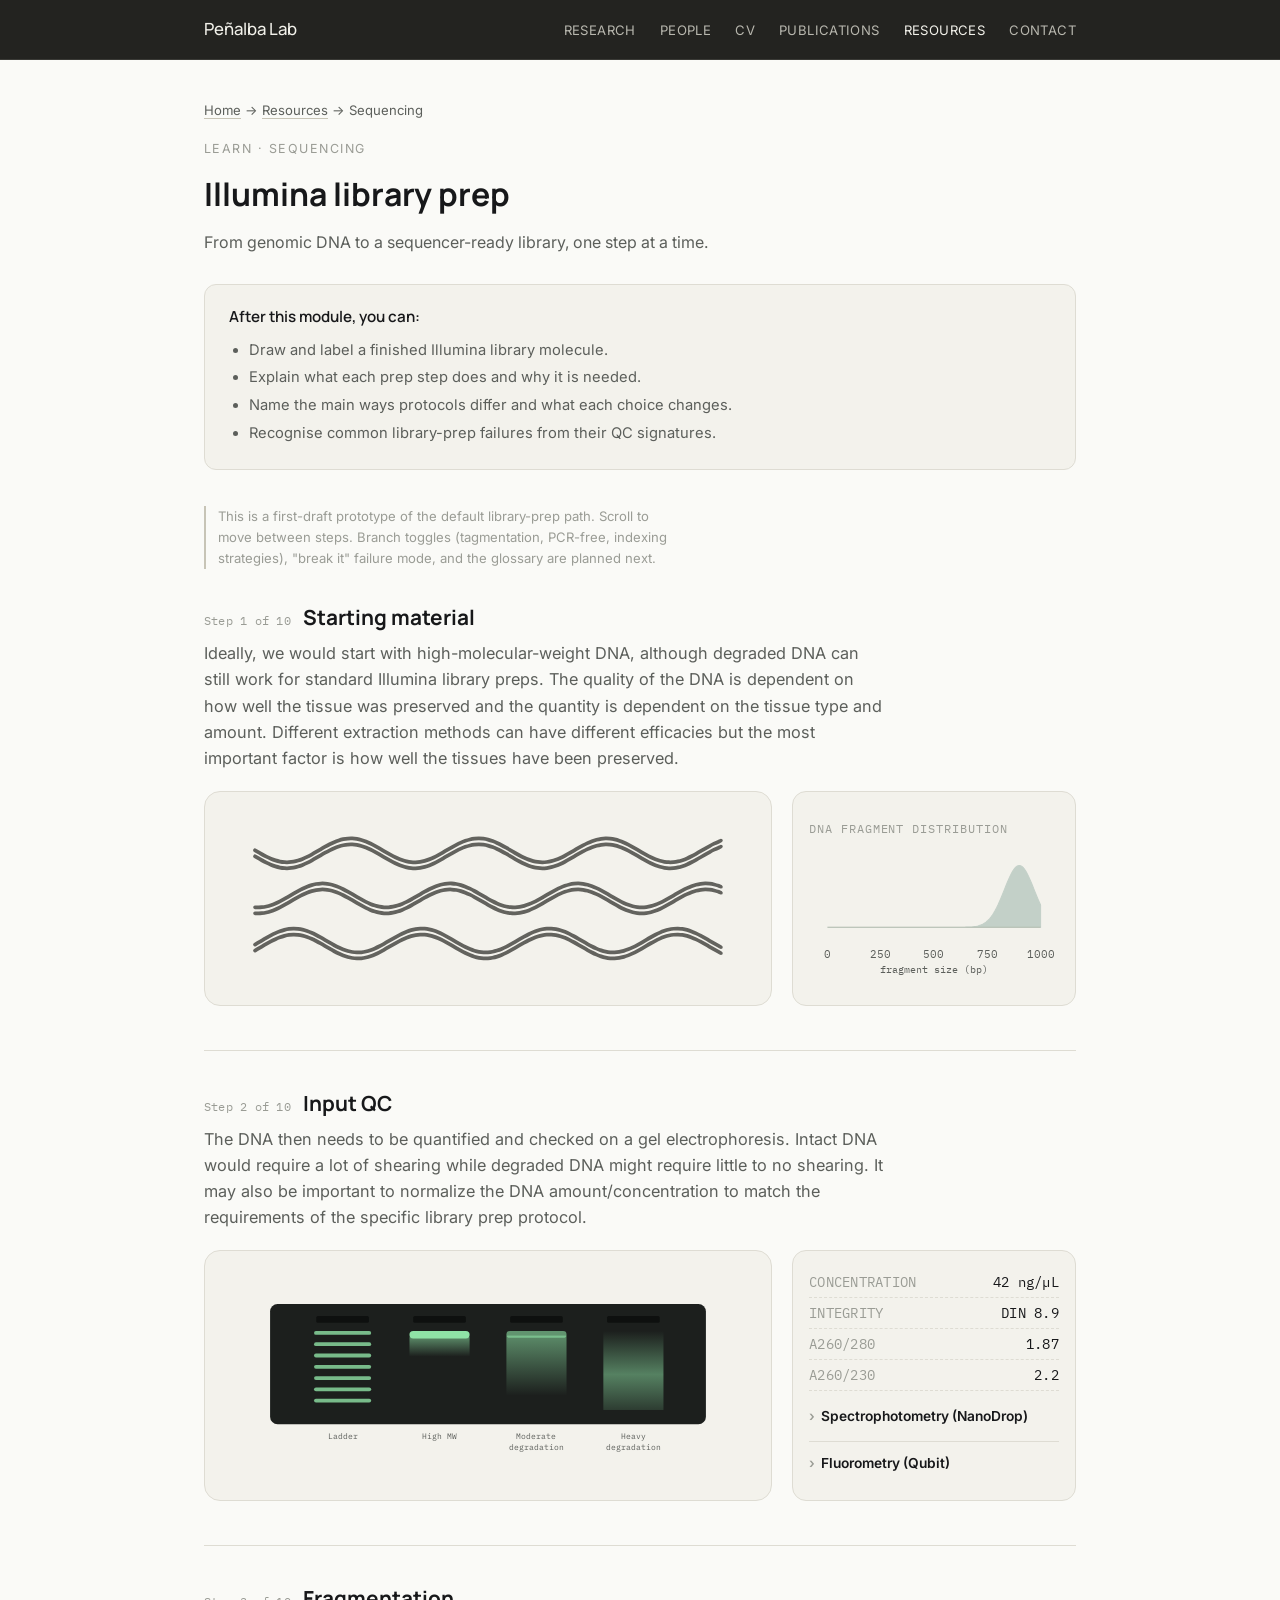
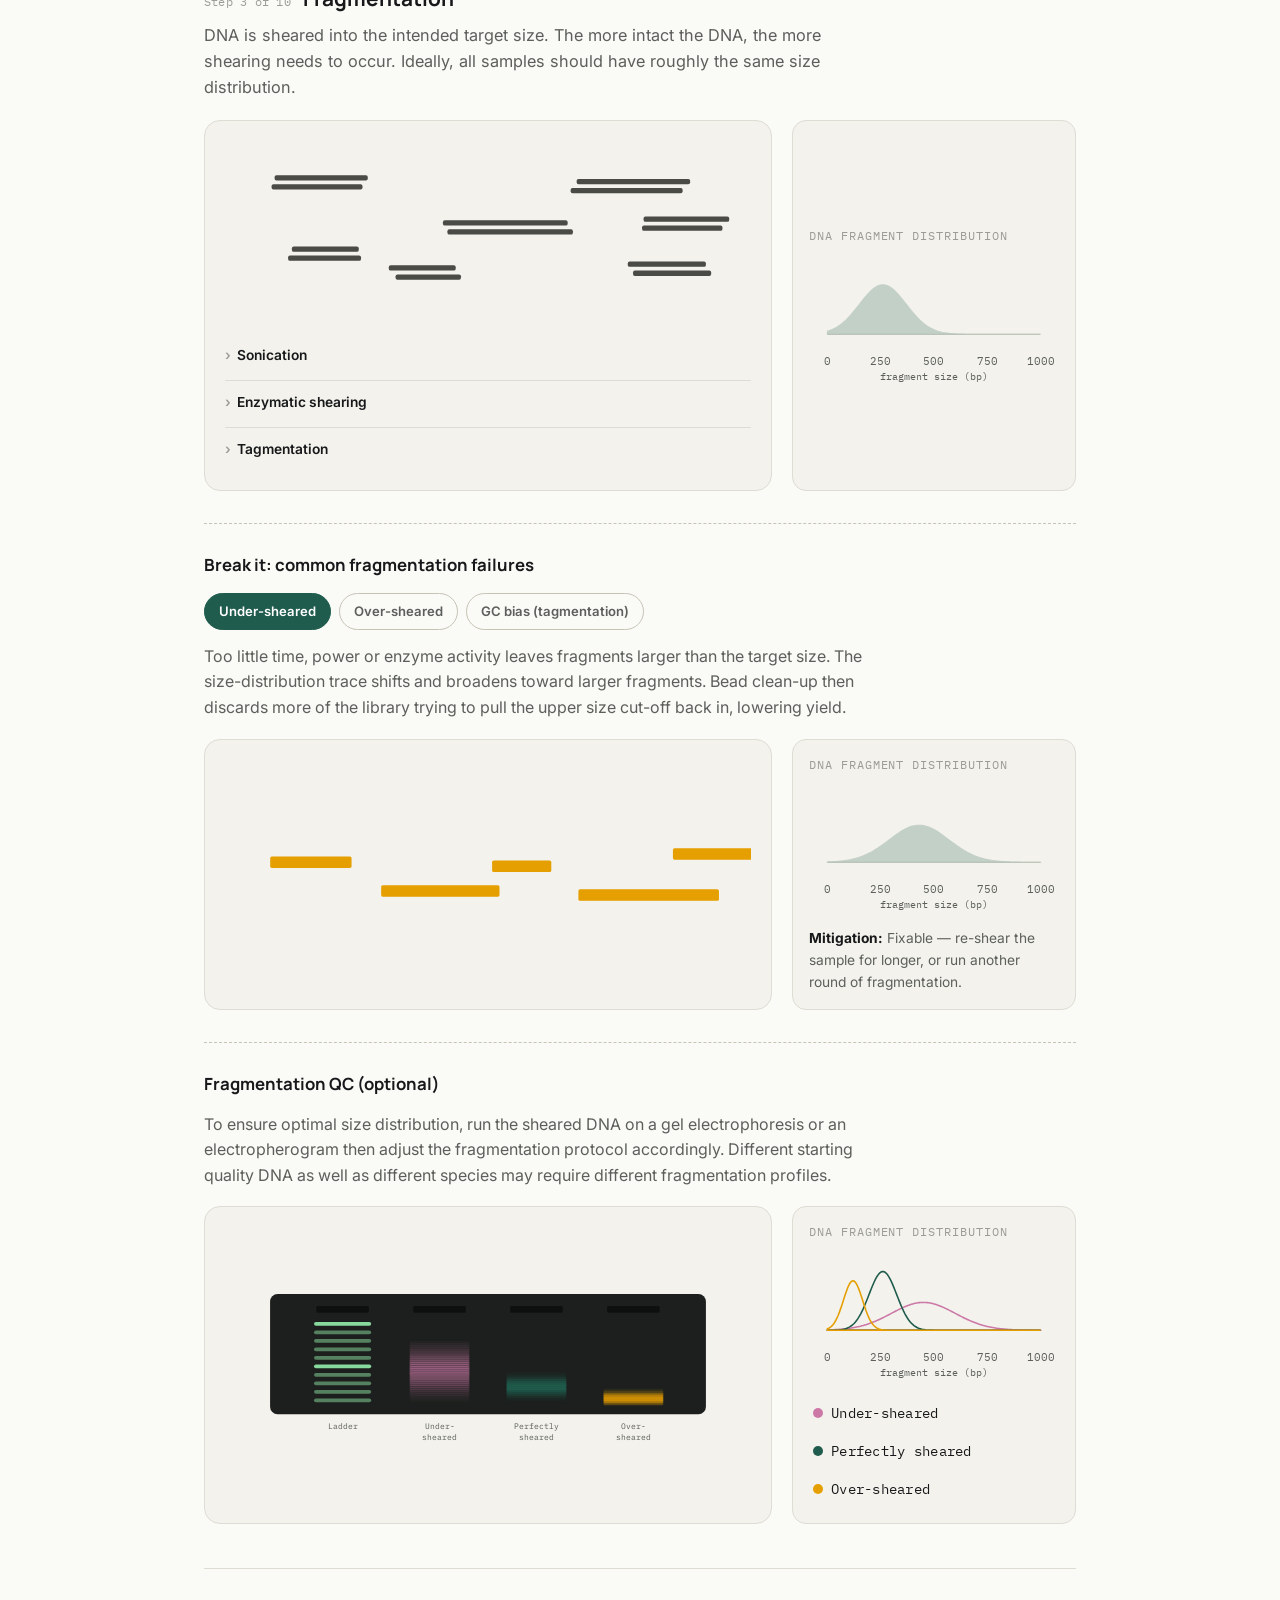
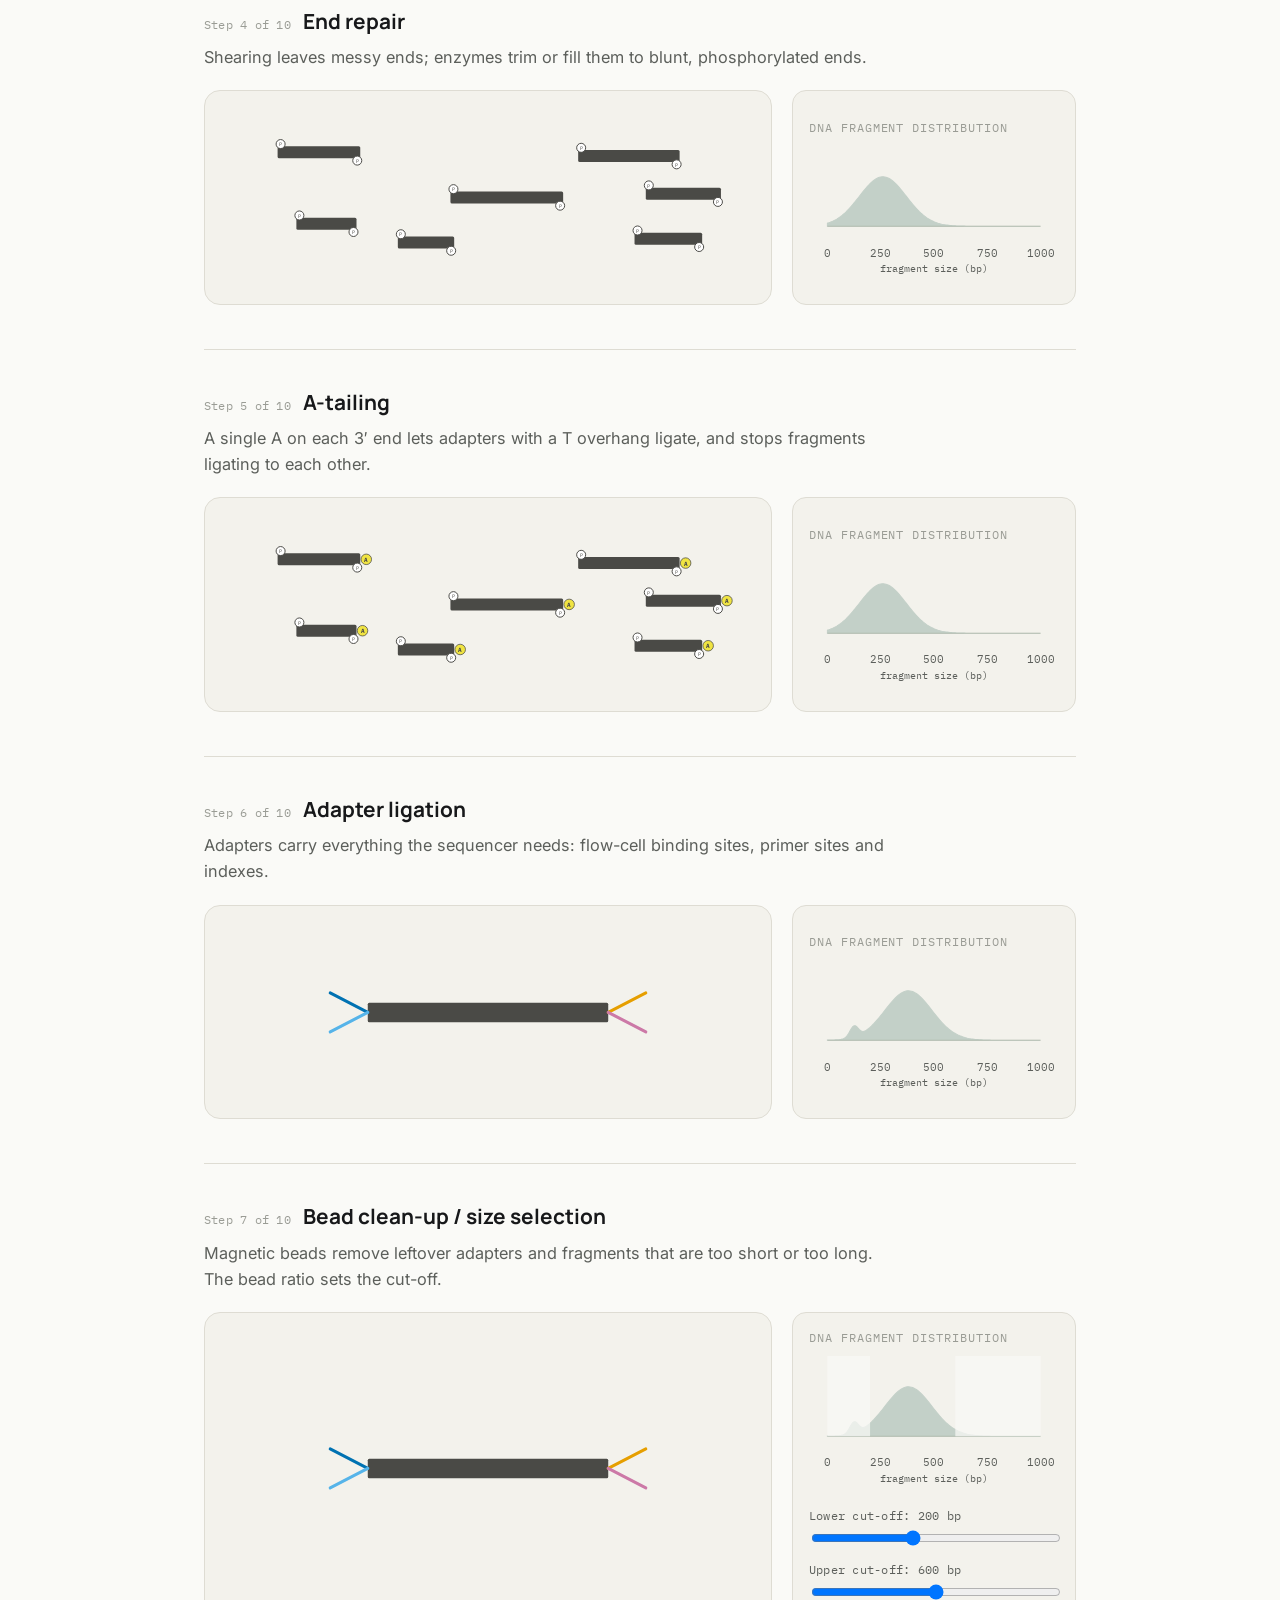
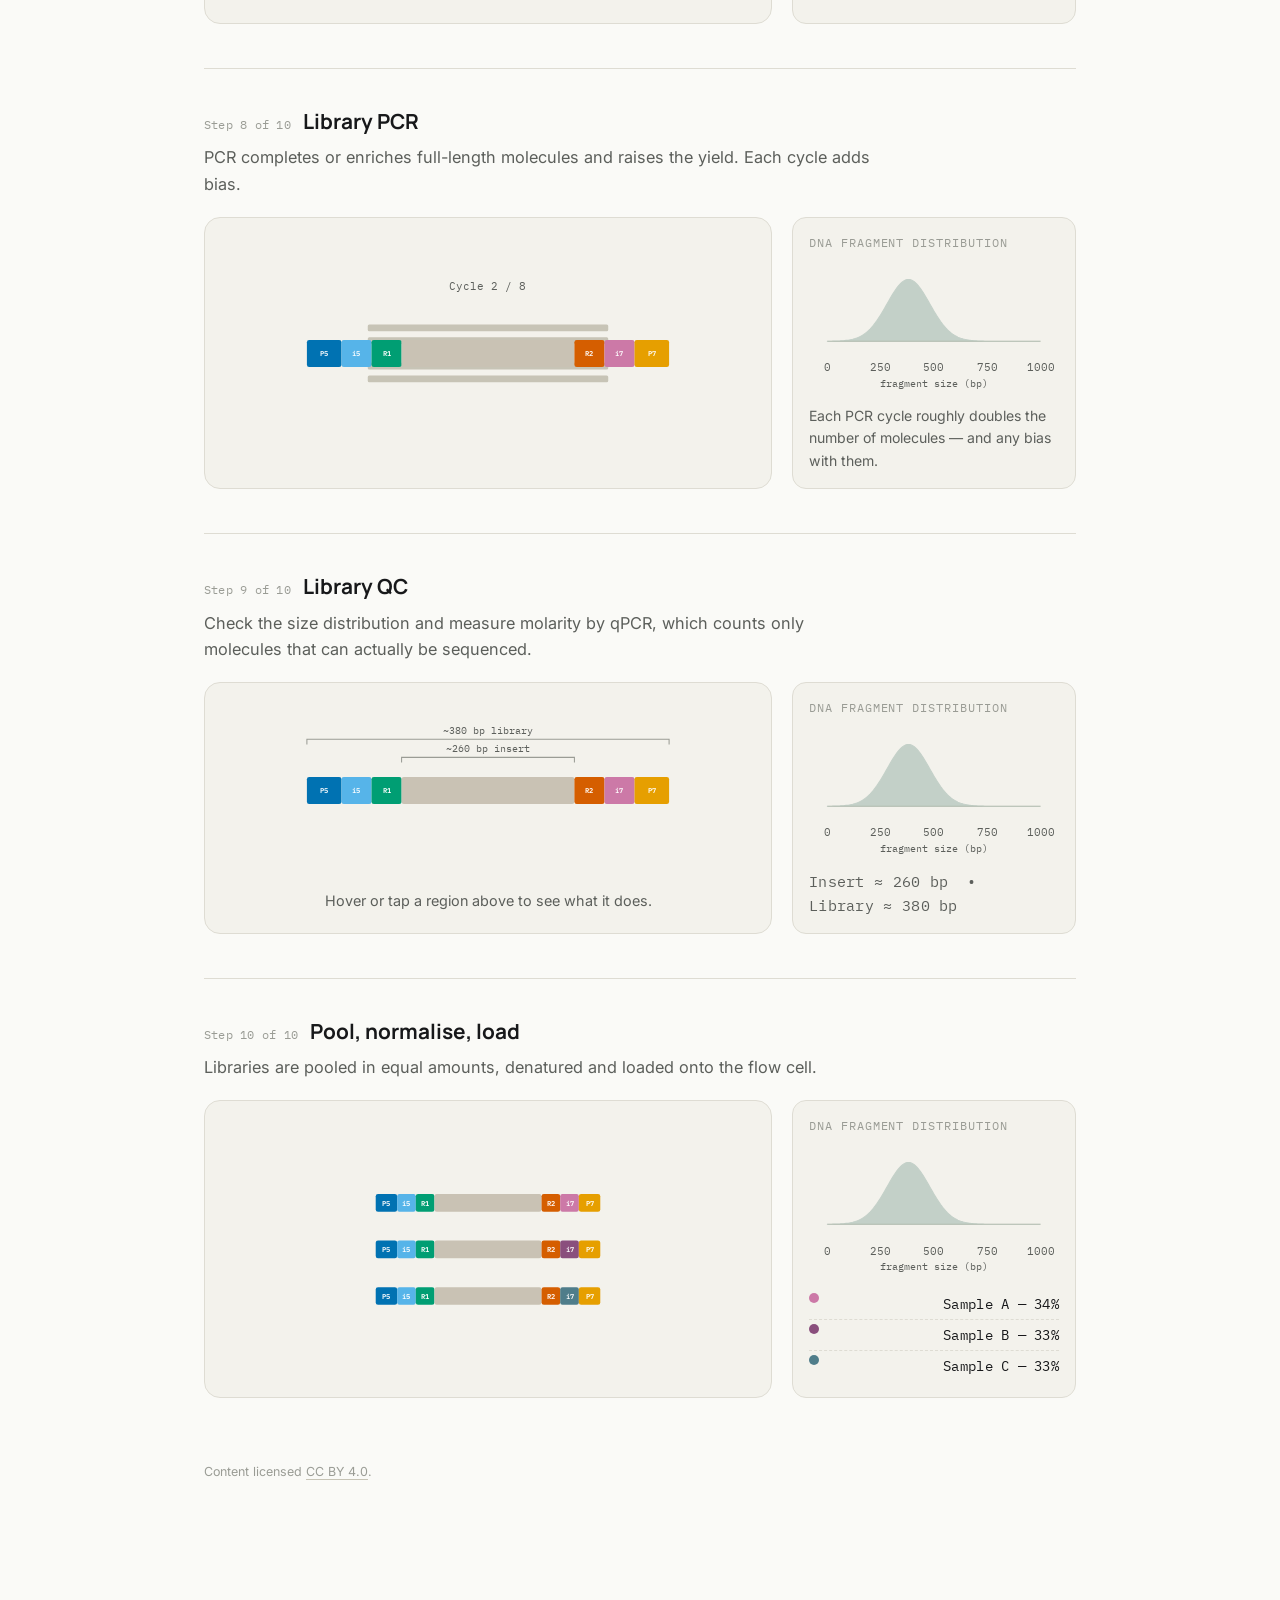
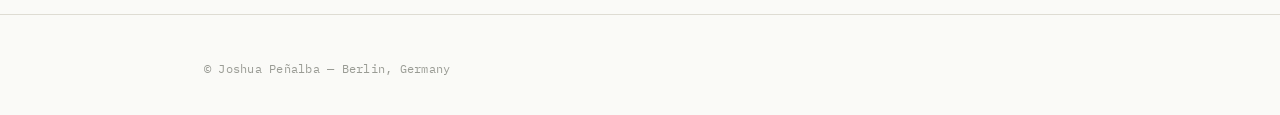
==== learn/illumina-library-prep/index.html @ fa7ef3dd "Consolidate Fragmentation QC into the Fragmentation step, after "break it" Removes the standalone "F" ====
<!DOCTYPE html>
<html lang="en">
<head>
<meta charset="UTF-8">
<meta name="viewport" content="width=device-width, initial-scale=1.0">
<title>Illumina library prep — Learn — Dr. Joshua Peñalba</title>
<link rel="preconnect" href="https://fonts.googleapis.com">
<link rel="preconnect" href="https://fonts.gstatic.com" crossorigin>
<link href="https://fonts.googleapis.com/css2?family=Manrope:wght@400;500;600;700&family=Inter:wght@400;500;600&family=IBM+Plex+Mono:wght@400;500&display=swap" rel="stylesheet">
<link rel="stylesheet" href="../shared/palette.css">
<style>
  :root{
    --bg: #FAFAF7;
    --bg-raised: #F3F2EC;
    --ink: #17181A;
    --ink-soft: #5C5F5B;
    --ink-faint: #9A9C95;
    --accent: #1F5C4D;
    --accent-2: #3D4E8C;
    --line: #DEDCD3;
    --line-strong: #C7C4B6;
    --max: 920px;
    --dark-bg: #232320;
    --dark-line: #3A3A36;
    --dark-ink-soft: #B8B7AE;
  }
  *{ box-sizing: border-box; }
  html{ scroll-behavior: smooth; }
  body{
    margin:0; background: var(--bg); color: var(--ink);
    font-family: 'Inter', -apple-system, sans-serif;
    font-size: 16px; line-height: 1.6; -webkit-font-smoothing: antialiased;
  }
  a{ color: inherit; }
  .mono{ font-family: 'IBM Plex Mono', monospace; letter-spacing: 0.02em; }
  .wrap{ max-width: var(--max); margin: 0 auto; padding: 0 24px; }

  /* ---------- nav (same compact dark header as cv.html / publications.html) ---------- */
  header{
    background: var(--dark-bg); color: #F2F1EA;
    border-bottom: 1px solid var(--dark-line);
    position: sticky; top:0; z-index:50;
  }
  .nav-row{ display:flex; align-items:center; justify-content: space-between; padding: 16px 24px; max-width: var(--max); margin: 0 auto; }
  .nav-mark{ font-family:'Manrope', sans-serif; font-weight:500; font-size: 1.05rem; color:#F2F1EA; text-decoration:none; }
  nav ul{ list-style:none; display:flex; gap: 24px; margin:0; padding:0; }
  nav a{ text-decoration:none; font-size: 0.82rem; color: var(--dark-ink-soft); letter-spacing: 0.03em; text-transform: uppercase; position:relative; }
  nav a.current{ color:#F2F1EA; }
  nav a::after{
    content:''; position:absolute; left:0; right:0; bottom:-4px; height:2px;
    background: linear-gradient(90deg, var(--accent), var(--accent-2));
    transform: scaleX(0); transform-origin: left; transition: transform .25s ease;
  }
  nav a:hover::after, nav a:focus-visible::after{ transform: scaleX(1); }
  .menu-btn{ display:none; background:none; border:1px solid var(--dark-line); border-radius:6px; padding:8px 10px; cursor:pointer; }
  @media (max-width: 640px){
    .nav-row{ position: relative; }
    .menu-btn{ display:block; }
    nav.site-nav{
      display:none; position: absolute; top: 100%; left: 0; right: 0; z-index: 5;
      background: var(--dark-bg); border-bottom: 1px solid var(--dark-line);
    }
    nav.site-nav.open{ display:block; }
    nav.site-nav ul{ flex-direction: column; gap:0; padding: 8px 24px 16px; }
    nav.site-nav li{ padding: 10px 0; border-top: 1px solid var(--dark-line); }
    nav.site-nav li:first-child{ border-top:none; }
  }

  main{ padding: 40px 0 80px; }
  .eyebrow{ font-size: 0.78rem; color: var(--ink-faint); text-transform: uppercase; letter-spacing: 0.12em; margin: 0 0 10px; }
  .crumb{ font-size: 0.82rem; color: var(--ink-soft); margin: 0 0 18px; }
  .crumb a{ text-decoration:none; border-bottom:1px solid var(--line-strong); }
  .crumb a:hover{ color: var(--accent); border-color: var(--accent); }
  h1{ font-family:'Manrope', sans-serif; font-size: 2rem; font-weight:700; margin: 0 0 10px; }
  .module-subtitle{ color: var(--ink-soft); max-width: 60ch; margin: 0 0 28px; }

  .objectives{ background: var(--bg-raised); border: 1px solid var(--line); border-radius: 12px; padding: 20px 24px; margin-bottom: 36px; }
  .objectives h2{ font-family:'Manrope', sans-serif; font-size: 0.95rem; font-weight:600; margin: 0 0 10px; }
  .objectives ul{ margin: 0; padding-left: 20px; }
  .objectives li{ margin-bottom: 4px; font-size: 0.92rem; color: var(--ink-soft); }

  .scope-note{ font-size: 0.82rem; color: var(--ink-faint); border-left: 2px solid var(--line-strong); padding-left: 12px; margin: 0 0 32px; max-width: 60ch; }

  /* ---------- steps: one big section per step, scroll to move between them ---------- */
  #stepsContainer{ display:flex; flex-direction:column; }
  .step{
    padding: 36px 0 44px; border-top: 1px solid var(--line);
    opacity: 0; transform: translateY(18px);
  }
  .step:first-child{ border-top:none; padding-top:0; }
  .step.is-visible{ opacity: 1; transform: none; }
  @media (prefers-reduced-motion: reduce){ .step{ opacity:1; transform:none; } }

  .step-head{ display:flex; align-items:baseline; gap: 12px; margin-bottom: 6px; flex-wrap:wrap; }
  .step-eyebrow{ font-size: 0.74rem; color: var(--ink-faint); }
  .step-head h2{ font-family:'Manrope', sans-serif; font-size: 1.3rem; font-weight:700; margin:0; }
  .step-caption{ color: var(--ink-soft); max-width: 68ch; margin: 0 0 20px; font-size: 1.02rem; }

  .step-visual{ display:grid; grid-template-columns: 2fr 1fr; gap: 20px; align-items:stretch; }
  @media (max-width: 760px){ .step-visual{ grid-template-columns: 1fr; } }

  .stage-card{
    background: var(--bg-raised); border: 1px solid var(--line); border-radius: 16px;
    padding: 20px; overflow: hidden; display:flex; flex-direction:column; justify-content:center;
  }
  .step-stage{ width: 100%; height: auto; display:block; }
  .region-info{ min-height: 1.5em; font-size: 0.9rem; color: var(--ink-soft); margin: 12px 2px 0; text-align:center; }
  .stage-methods{ width:100%; margin-top: 16px; }
  .dna-region-hit{ cursor: pointer; }
  .dna-region-hit:focus-visible{ outline: 2px solid var(--accent); outline-offset: 2px; }

  .data-panel{
    background: var(--bg-raised); border: 1px solid var(--line); border-radius: 14px;
    padding: 16px; display:flex; flex-direction:column; gap: 14px; justify-content:center;
  }
  .data-panel-title{ font-size: 0.74rem; color: var(--ink-faint); text-transform: uppercase; letter-spacing: 0.08em; margin: 0 0 -6px; }
  .step-trace{ width:100%; height:auto; display:block; }
  .step-widgets:empty{ display:none; }
  .qc-row, .pool-row{ display:flex; justify-content: space-between; padding: 4px 0; border-bottom: 1px dashed var(--line); font-size: 0.86rem; }
  .qc-row:last-child, .pool-row:last-child{ border-bottom:none; }
  .qc-key{ color: var(--ink-faint); }
  .pool-swatch{ display:inline-block; width:10px; height:10px; border-radius:50%; margin-right:8px; vertical-align:middle; }
  .fragqc-legend{ display:flex; flex-direction:column; gap:2px; }
  .fragqc-legend-row{
    display:flex; align-items:center; gap:0; padding:7px 4px; margin:0; width:100%;
    background:none; border:none; border-radius:6px; cursor:pointer; text-align:left;
    font: inherit; font-size: 0.86rem; color: var(--ink);
  }
  .fragqc-legend-row:hover, .fragqc-legend-row:focus-visible{ background: var(--bg); color: var(--accent); }
  .fragqc-legend-row:focus-visible{ outline: 2px solid var(--accent); outline-offset: -2px; }
  .bead-label{ display:block; font-size: 0.78rem; color: var(--ink-soft); margin: 6px 0 2px; }
  .bead-widget input[type="range"]{ width: 100%; }
  .size-marker-widget{ font-size: 0.92rem; color: var(--ink-soft); align-self:center; }
  .pcr-widget{ font-size: 0.88rem; color: var(--ink-soft); align-self:center; }

  .method-accordion{ display:flex; flex-direction:column; gap: 4px; margin-top: 4px; }
  .method-item{ border-top: 1px solid var(--line); }
  .method-item:first-child{ border-top:none; }
  .method-toggle{
    width:100%; display:flex; align-items:center; gap: 6px; text-align:left;
    background:none; border:none; padding: 10px 0; margin:0; cursor:pointer;
    font: inherit; font-size: 0.86rem; color: var(--ink); font-weight:600;
  }
  .method-toggle:hover{ color: var(--accent); }
  .method-chevron{ display:inline-block; transition: transform .2s ease; color: var(--ink-faint); }
  .method-toggle.is-open .method-chevron{ transform: rotate(90deg); color: var(--accent); }
  .method-panel{ padding: 0 0 14px; }
  .method-illus{ width:100%; max-width: 200px; height:auto; display:block; margin: 2px auto 8px; }
  .method-summary{ font-size: 0.86rem; font-weight:600; margin: 0 0 6px; }
  .method-detail{ font-size: 0.84rem; color: var(--ink-soft); margin:0; }

  /* ---------- "Break it" mode ---------- */
  .breakit-block{
    margin-top: 32px; padding-top: 28px; border-top: 1px dashed var(--line-strong);
  }
  .breakit-head h3{ font-family:'Manrope', sans-serif; font-size: 1.05rem; font-weight:700; margin: 0 0 14px; }
  .breakit-tabs{ display:flex; gap: 8px; flex-wrap:wrap; margin-bottom: 14px; }
  .breakit-tab{
    font: inherit; font-size: 0.82rem; font-weight:600; color: var(--ink-soft);
    background: var(--bg); border: 1px solid var(--line-strong); border-radius: 999px;
    padding: 7px 14px; cursor:pointer;
  }
  .breakit-tab:hover{ border-color: var(--accent); color: var(--accent); }
  .breakit-tab.is-active{ background: var(--accent); border-color: var(--accent); color: #fff; }
  .breakit-text{ color: var(--ink-soft); max-width: 68ch; margin: 0 0 18px; }
  .breakit-visual, .fragqc-visual{ display:grid; grid-template-columns: 2fr 1fr; gap: 20px; align-items:stretch; }
  @media (max-width: 760px){ .breakit-visual, .fragqc-visual{ grid-template-columns: 1fr; } }
  .fragqc-stage{ width:100%; height:auto; display:block; }
  .breakit-stage{ width:100%; height:auto; display:block; }
  .breakit-mitigation{ font-size: 0.86rem; color: var(--ink-soft); margin: 0; }
  .breakit-mitigation strong{ color: var(--ink); }

  .licence-note{ margin-top: 20px; font-size: 0.78rem; color: var(--ink-faint); }
  .licence-note a{ border-bottom: 1px solid var(--line-strong); text-decoration:none; }

  .foot-note{ margin-top: 20px; font-size: 0.76rem; color: var(--ink-faint); }
  footer{ border-top: 1px solid var(--line); margin-top: 40px; }
  footer .wrap{ padding: 24px; }

  @media (prefers-reduced-motion: reduce){ *{ transition:none !important; scroll-behavior:auto !important; } }
</style>
</head>
<body>

<header id="siteHeader">
  <div class="nav-row">
    <a class="nav-mark" href="../../index.html">Peñalba Lab</a>
    <nav class="site-nav" id="siteNav">
      <ul>
        <li><a href="../../index.html#research">Research</a></li>
        <li><a href="../../index.html#people">People</a></li>
        <li><a href="../../cv.html">CV</a></li>
        <li><a href="../../publications.html">Publications</a></li>
        <li><a href="../index.html" class="current">Resources</a></li>
        <li><a href="../../index.html#site-footer">Contact</a></li>
      </ul>
    </nav>
    <button class="menu-btn" aria-label="Toggle menu" aria-expanded="false" id="menuBtn">
      <svg width="18" height="18" viewBox="0 0 18 18" fill="none"><path d="M2 4.5H16M2 9H16M2 13.5H16" stroke="#F2F1EA" stroke-width="1.4" stroke-linecap="round"/></svg>
    </button>
  </div>
</header>

<main>
  <div class="wrap">
    <p class="crumb"><a href="../../index.html">Home</a> → <a href="../index.html">Resources</a> → Sequencing</p>
    <p class="eyebrow">Learn · Sequencing</p>
    <h1 id="moduleTitle">Loading…</h1>
    <p class="module-subtitle" id="moduleSubtitle"></p>

    <div class="objectives">
      <h2>After this module, you can:</h2>
      <ul id="objectivesList"></ul>
    </div>

    <p class="scope-note">This is a first-draft prototype of the default library-prep path. Scroll to move between steps. Branch toggles (tagmentation, PCR-free, indexing strategies), "break it" failure mode, and the glossary are planned next.</p>

    <div id="stepsContainer"></div>

    <p class="licence-note">Content licensed <a href="https://creativecommons.org/licenses/by/4.0/" target="_blank" rel="noopener">CC BY 4.0</a>.</p>
  </div>
</main>

<footer>
  <div class="wrap">
    <p class="foot-note mono">© Joshua Peñalba — Berlin, Germany</p>
  </div>
</footer>

<script src="../vendor/gsap-3.12.5.min.js"></script>
<script src="../shared/dna.js"></script>
<script src="module.js"></script>
<script>
  const btn = document.getElementById('menuBtn');
  const nav = document.getElementById('siteNav');
  btn.addEventListener('click', () => {
    const open = nav.classList.toggle('open');
    btn.setAttribute('aria-expanded', open);
  });
</script>
</body>
</html>
---- learn/shared/palette.css ----
/*
  Shared colour palette for Learn modules.
  Region and base colours are fixed across every module (per spec §5) so the
  library molecule stays recognisable when it reappears later (cluster
  generation, sequencing by synthesis, demultiplexing).

  Colours are drawn from the Okabe–Ito colour-blind-safe set. Region colours
  are also identified with a one-letter badge in the SVG (not colour alone).
*/
:root{
  /* adapter / primer-site regions, left -> right along the library molecule */
  --reg-p5:     #0072B2;
  --reg-i5:     #56B4E9;
  --reg-read1:  #009E73;
  --reg-insert: #C9C2B4;
  --reg-read2:  #D55E00;
  --reg-i7:     #CC79A7;
  --reg-p7:     #E69F00;

  /* base colours (future modules) */
  --base-a: #009E73;
  --base-c: #0072B2;
  --base-g: #E69F00;
  --base-t: #D55E00;

  /* structural / state colours, independent of the above */
  --mol-backbone: #4A4A46;
  --mol-damaged:  #D55E00;
  --mol-removed:  #C7C4B6;
  --mol-highlight:#F0E442;

  /* gel electrophoresis (future modules can reuse this) */
  --gel-bg:   #1C1F1D;
  --gel-well: #0E100F;
  --gel-band: #8FE3A6;
  --gel-band-dim: #4F7D5C;
}
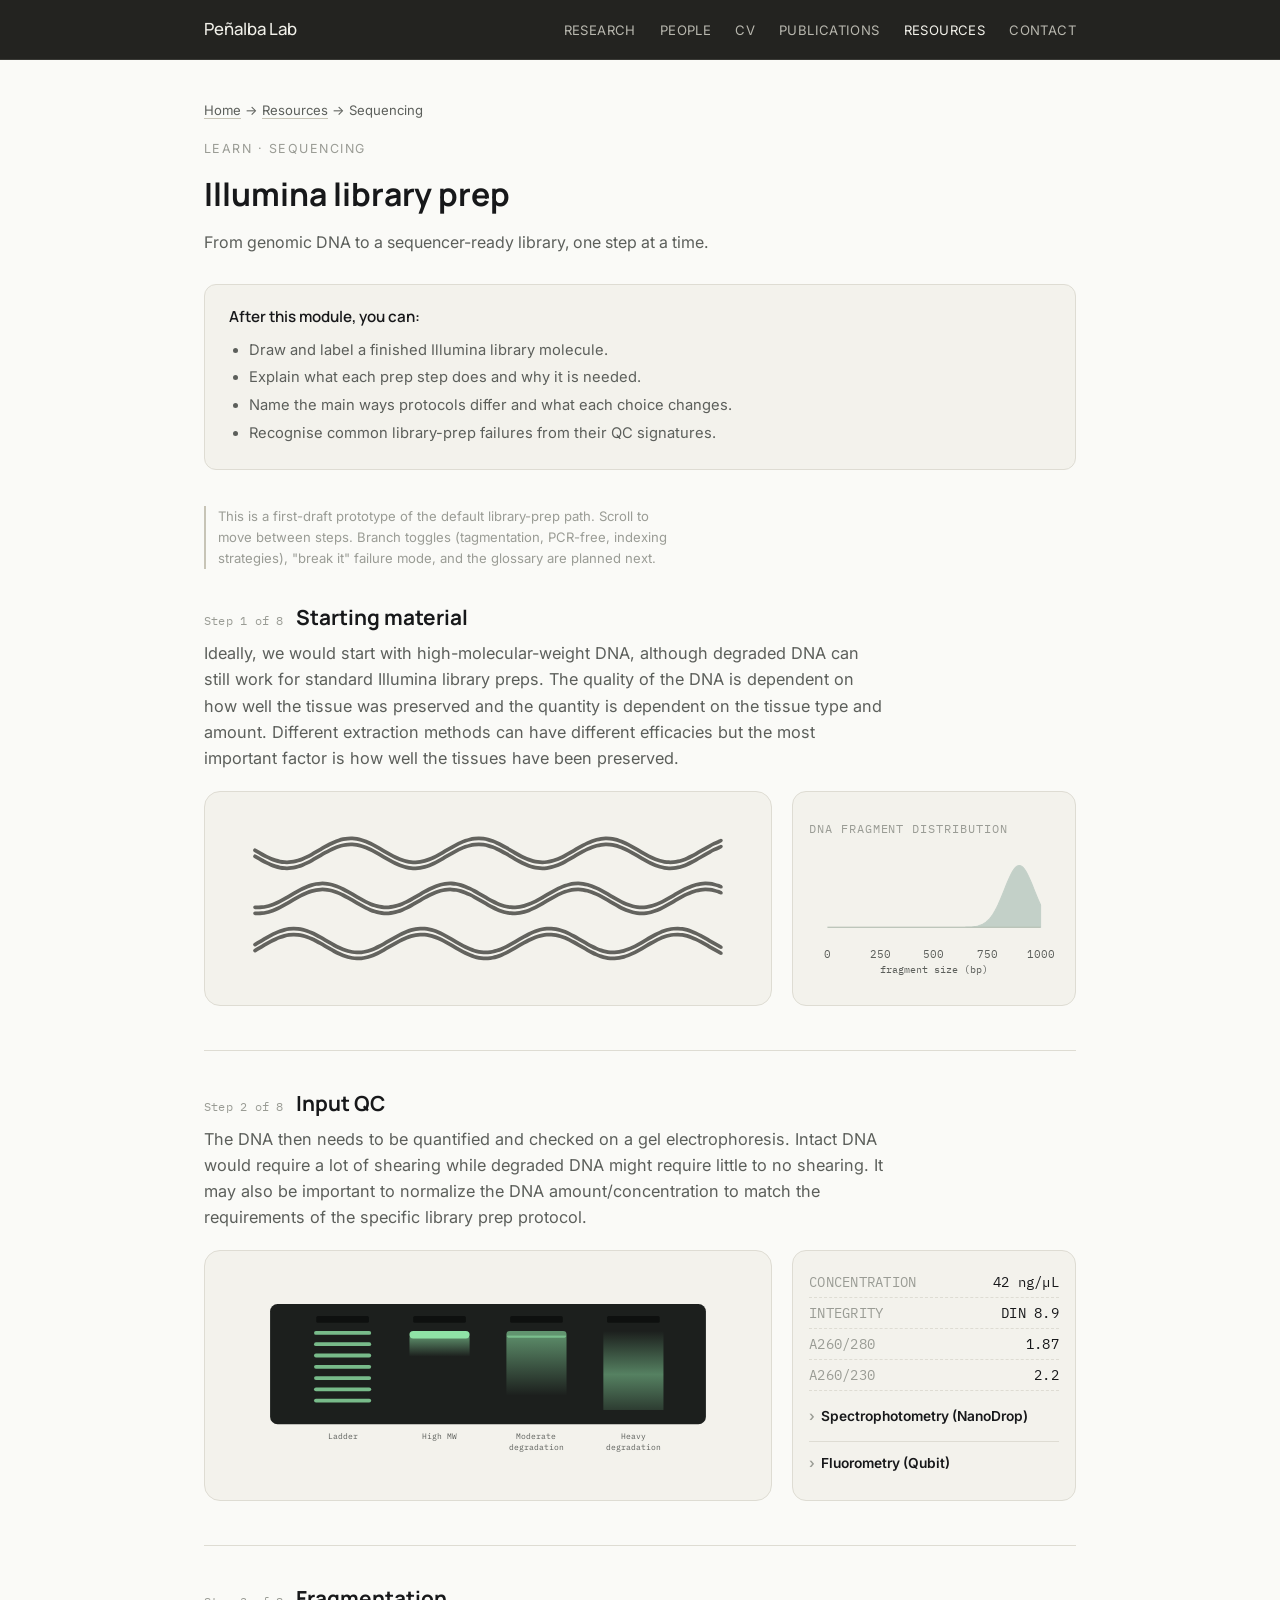
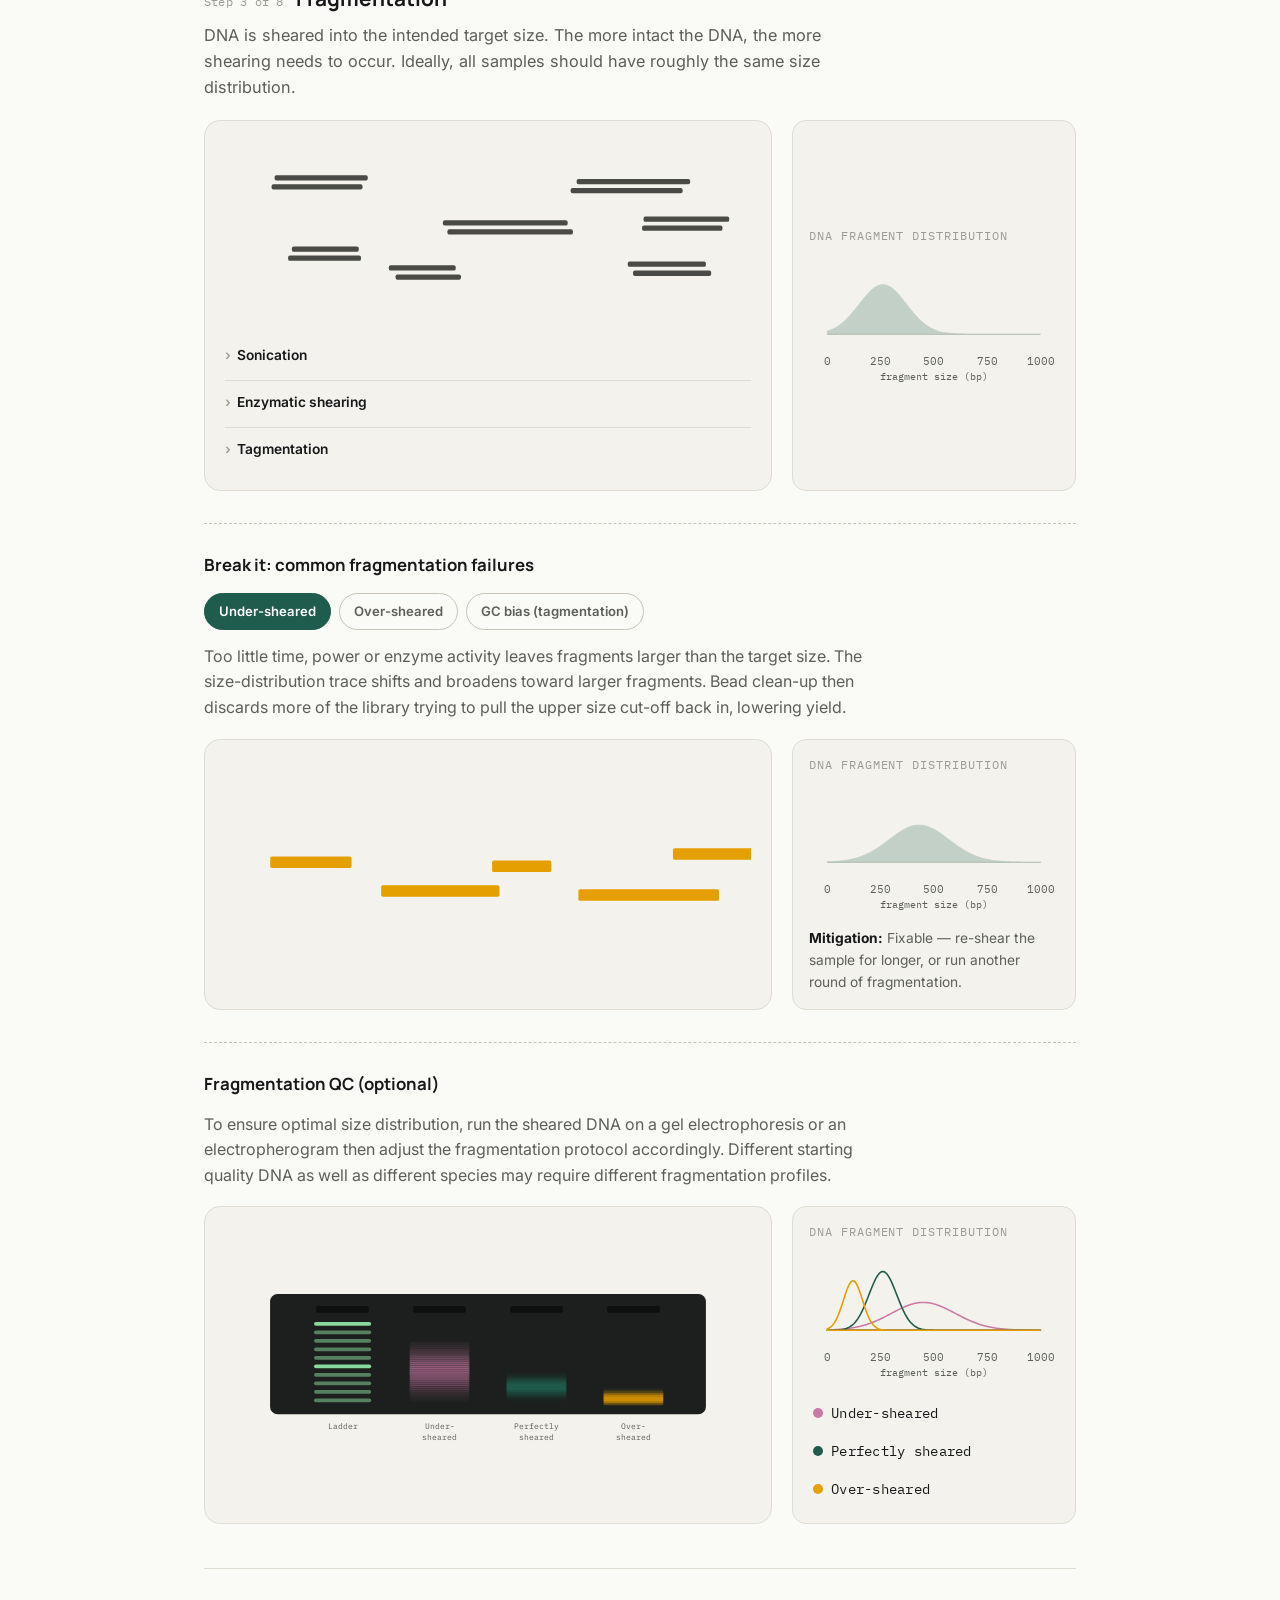
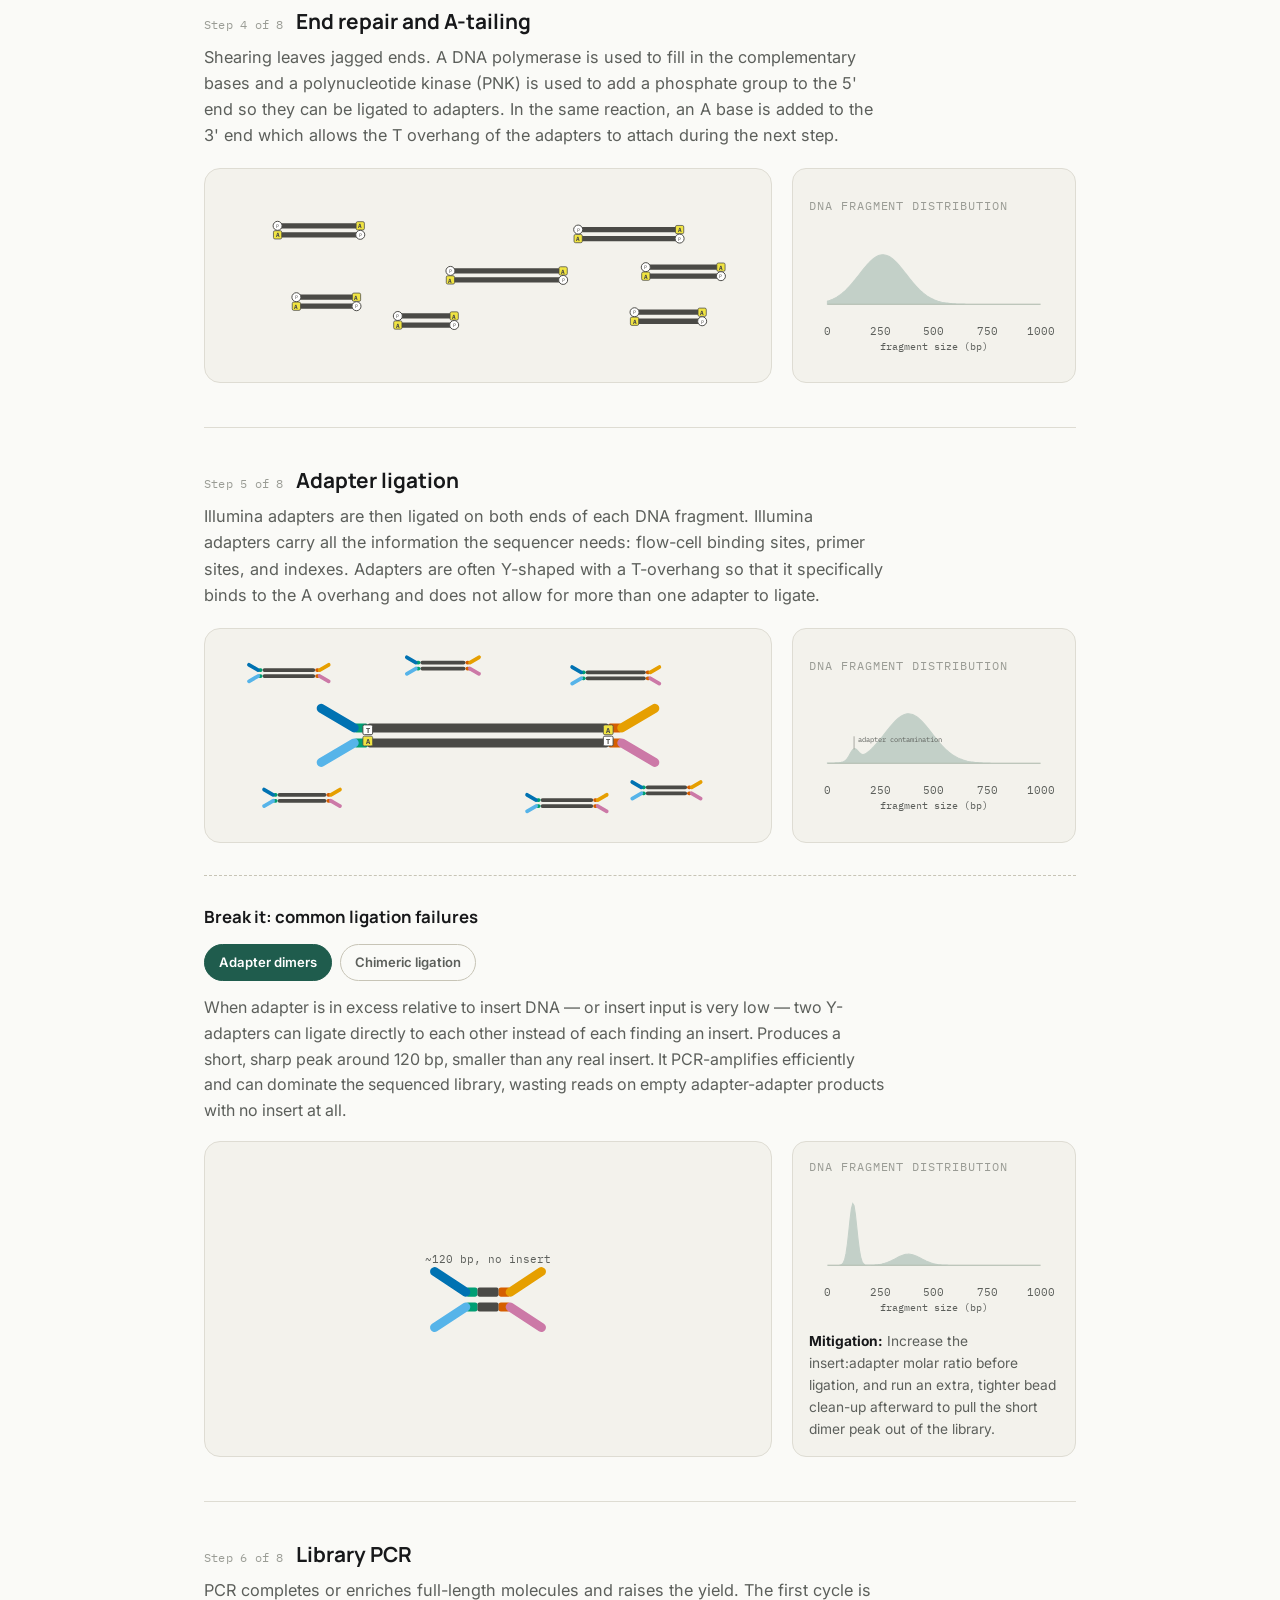
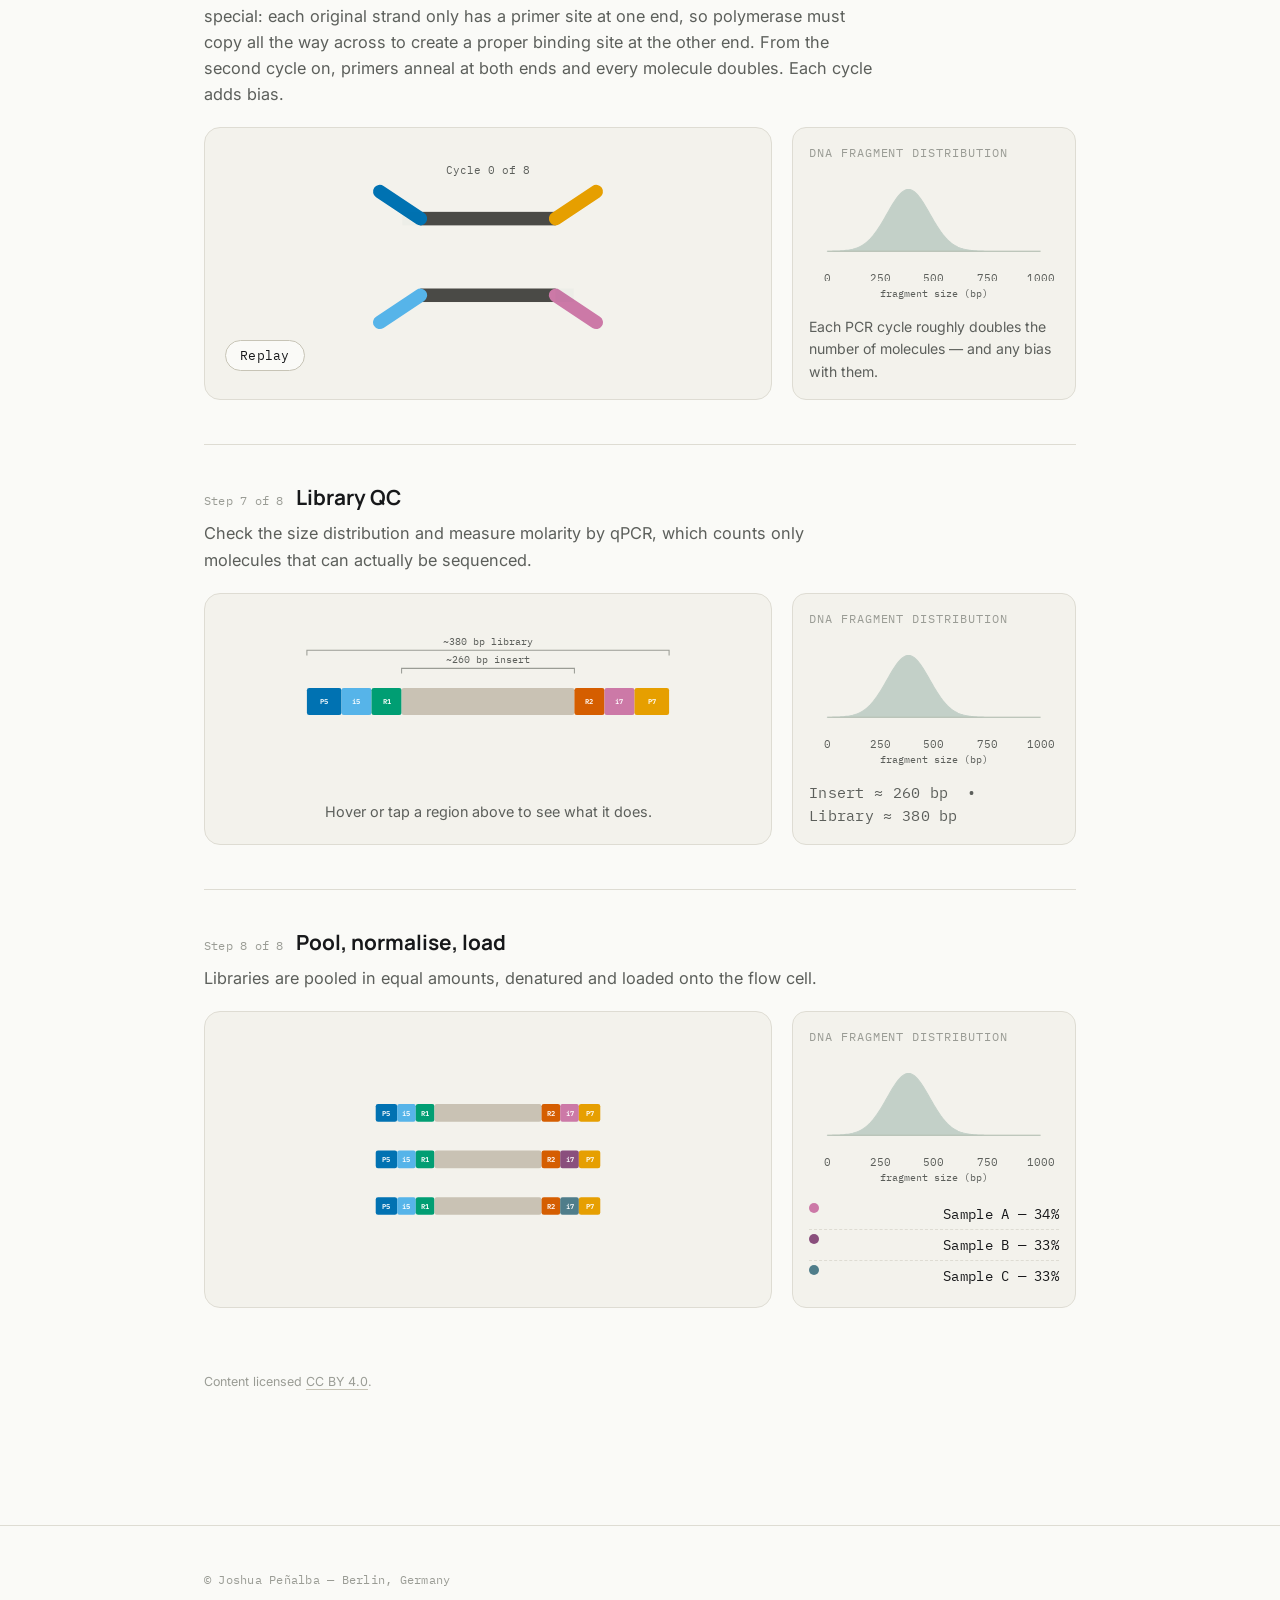
==== commit 992f008b: "Remove Bead clean-up step; replace PCR step with replayable animation Steps shift up naturally since" ====
--- a/learn/illumina-library-prep/index.html
+++ b/learn/illumina-library-prep/index.html
@@ -128,10 +128,14 @@
   }
   .fragqc-legend-row:hover, .fragqc-legend-row:focus-visible{ background: var(--bg); color: var(--accent); }
   .fragqc-legend-row:focus-visible{ outline: 2px solid var(--accent); outline-offset: -2px; }
-  .bead-label{ display:block; font-size: 0.78rem; color: var(--ink-soft); margin: 6px 0 2px; }
-  .bead-widget input[type="range"]{ width: 100%; }
   .size-marker-widget{ font-size: 0.92rem; color: var(--ink-soft); align-self:center; }
   .pcr-widget{ font-size: 0.88rem; color: var(--ink-soft); align-self:center; }
+  .pcr-replay-btn{
+    margin-top: 10px; align-self: flex-start; padding: 6px 14px; border-radius: 999px;
+    border: 1px solid var(--line-strong); background: var(--bg); color: var(--ink);
+    font-size: 0.82rem; cursor: pointer;
+  }
+  .pcr-replay-btn:hover, .pcr-replay-btn:focus-visible{ background: var(--accent); color: #fff; border-color: var(--accent); }
 
   .method-accordion{ display:flex; flex-direction:column; gap: 4px; margin-top: 4px; }
   .method-item{ border-top: 1px solid var(--line); }
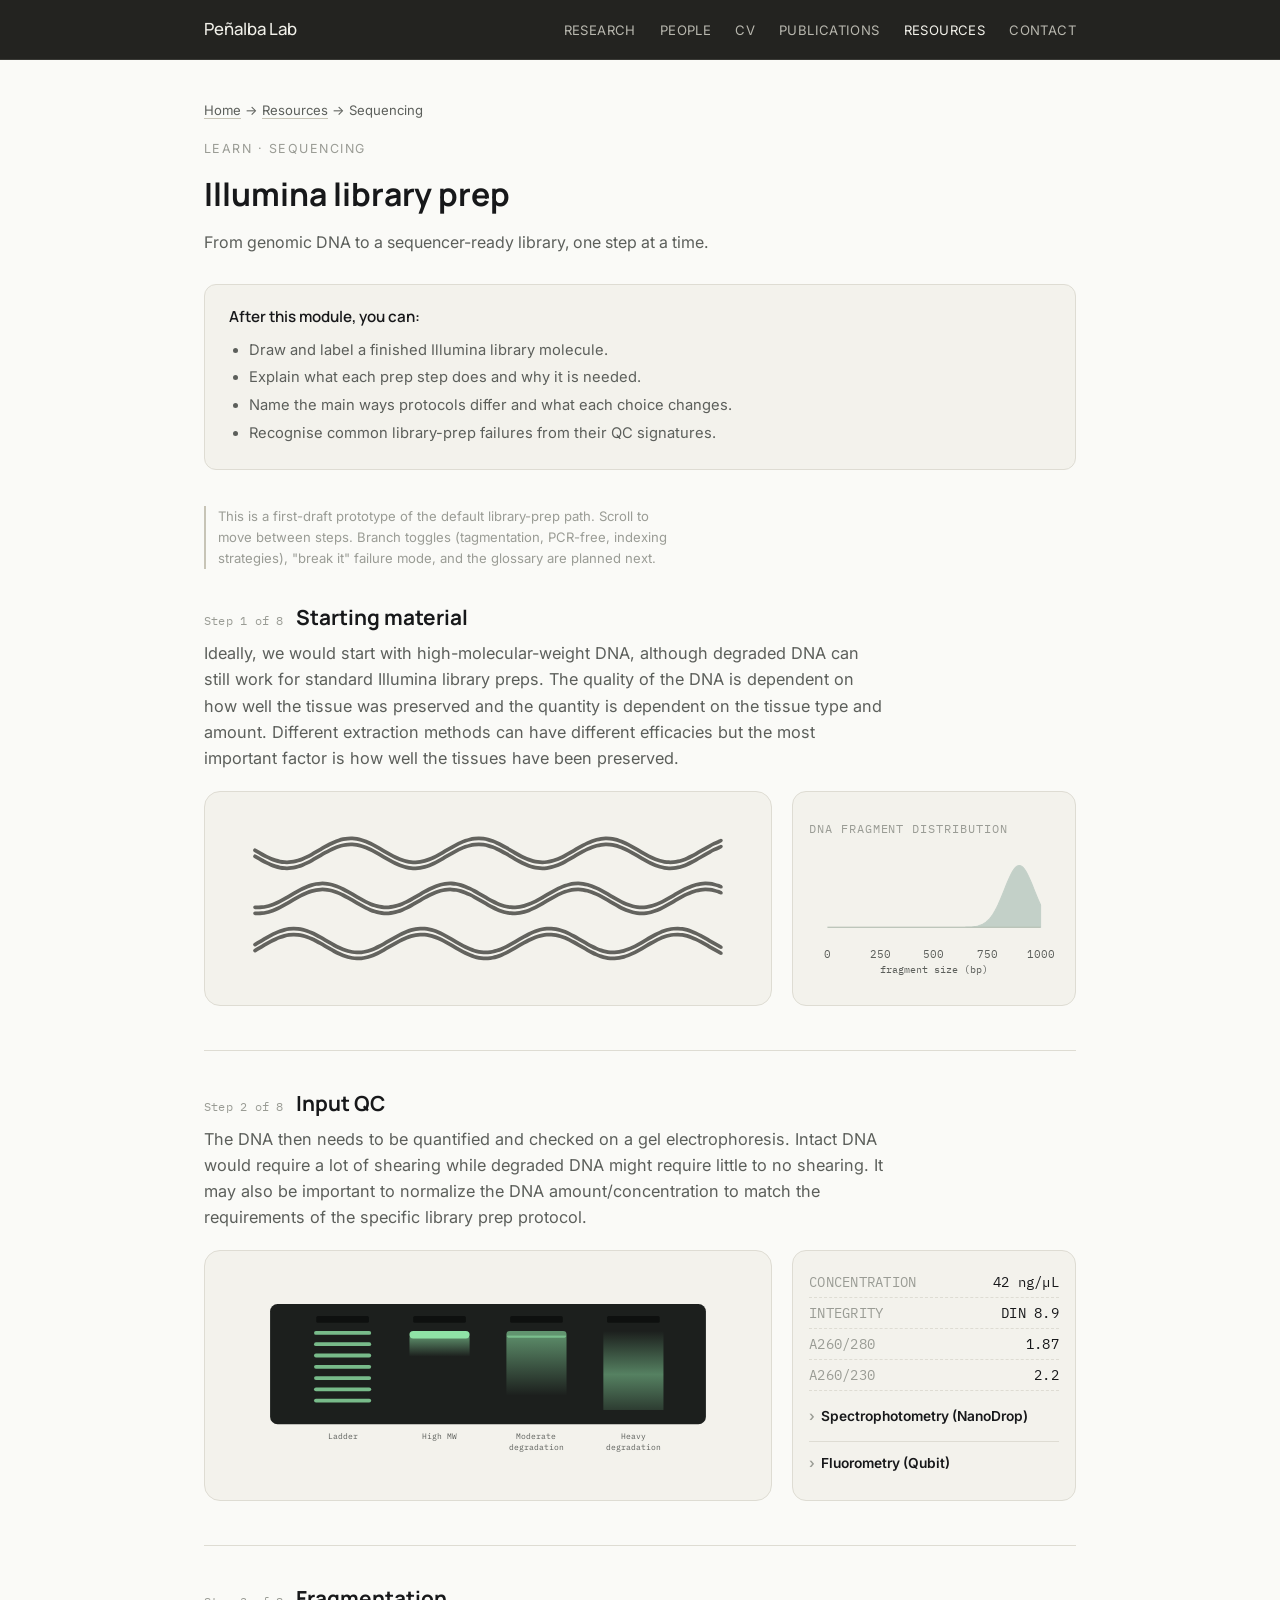
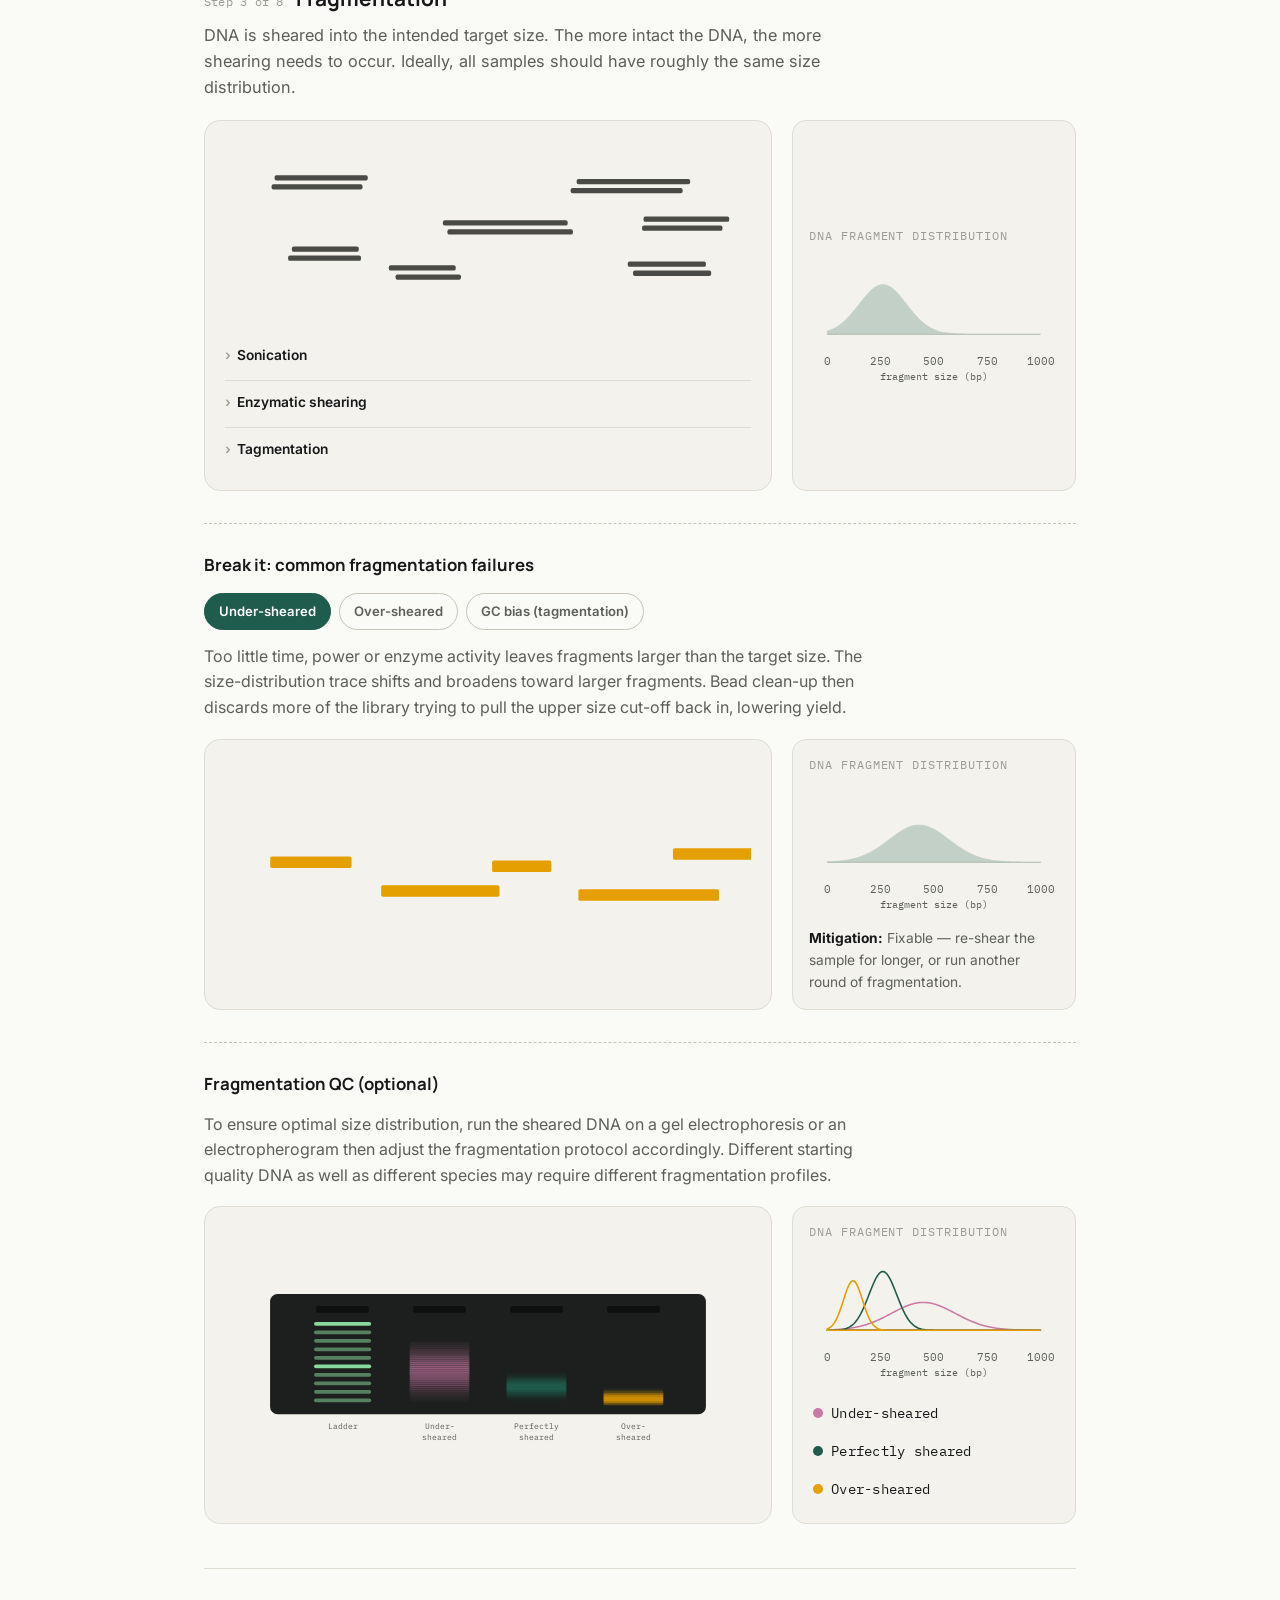
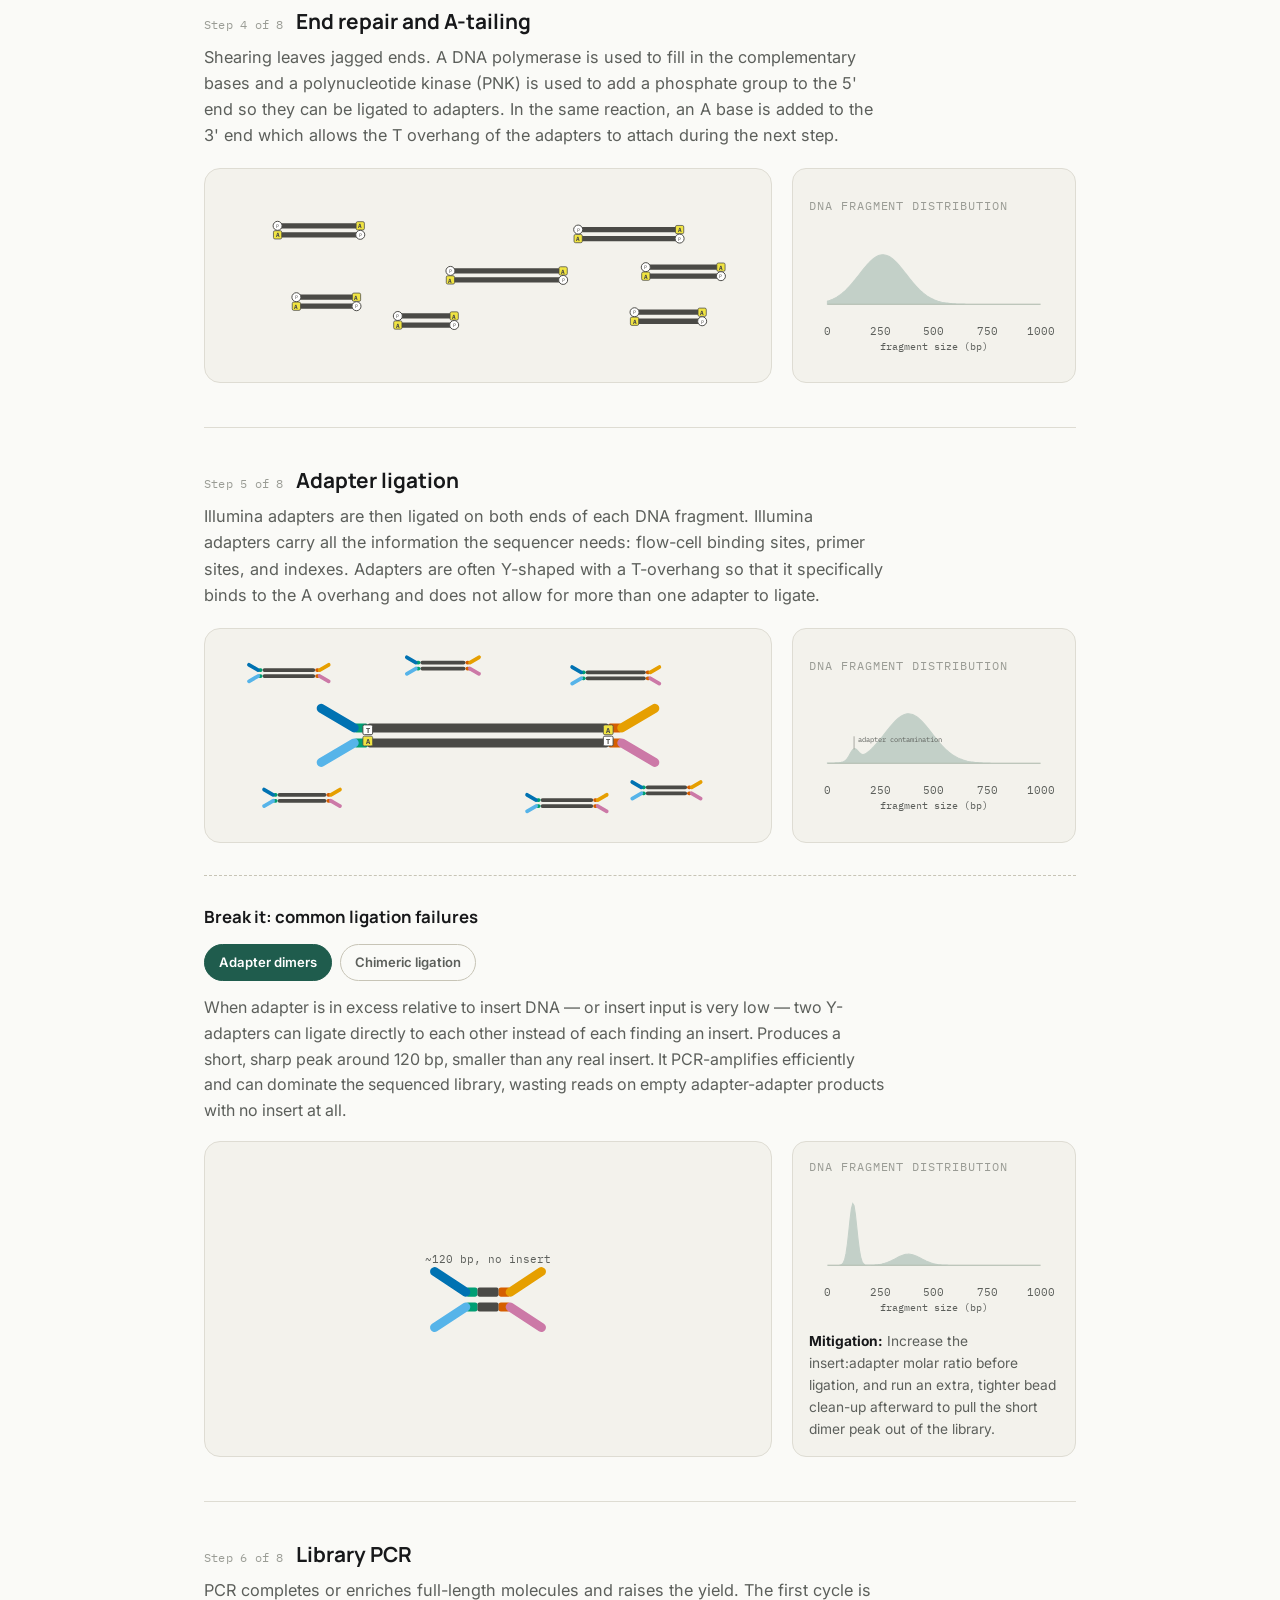
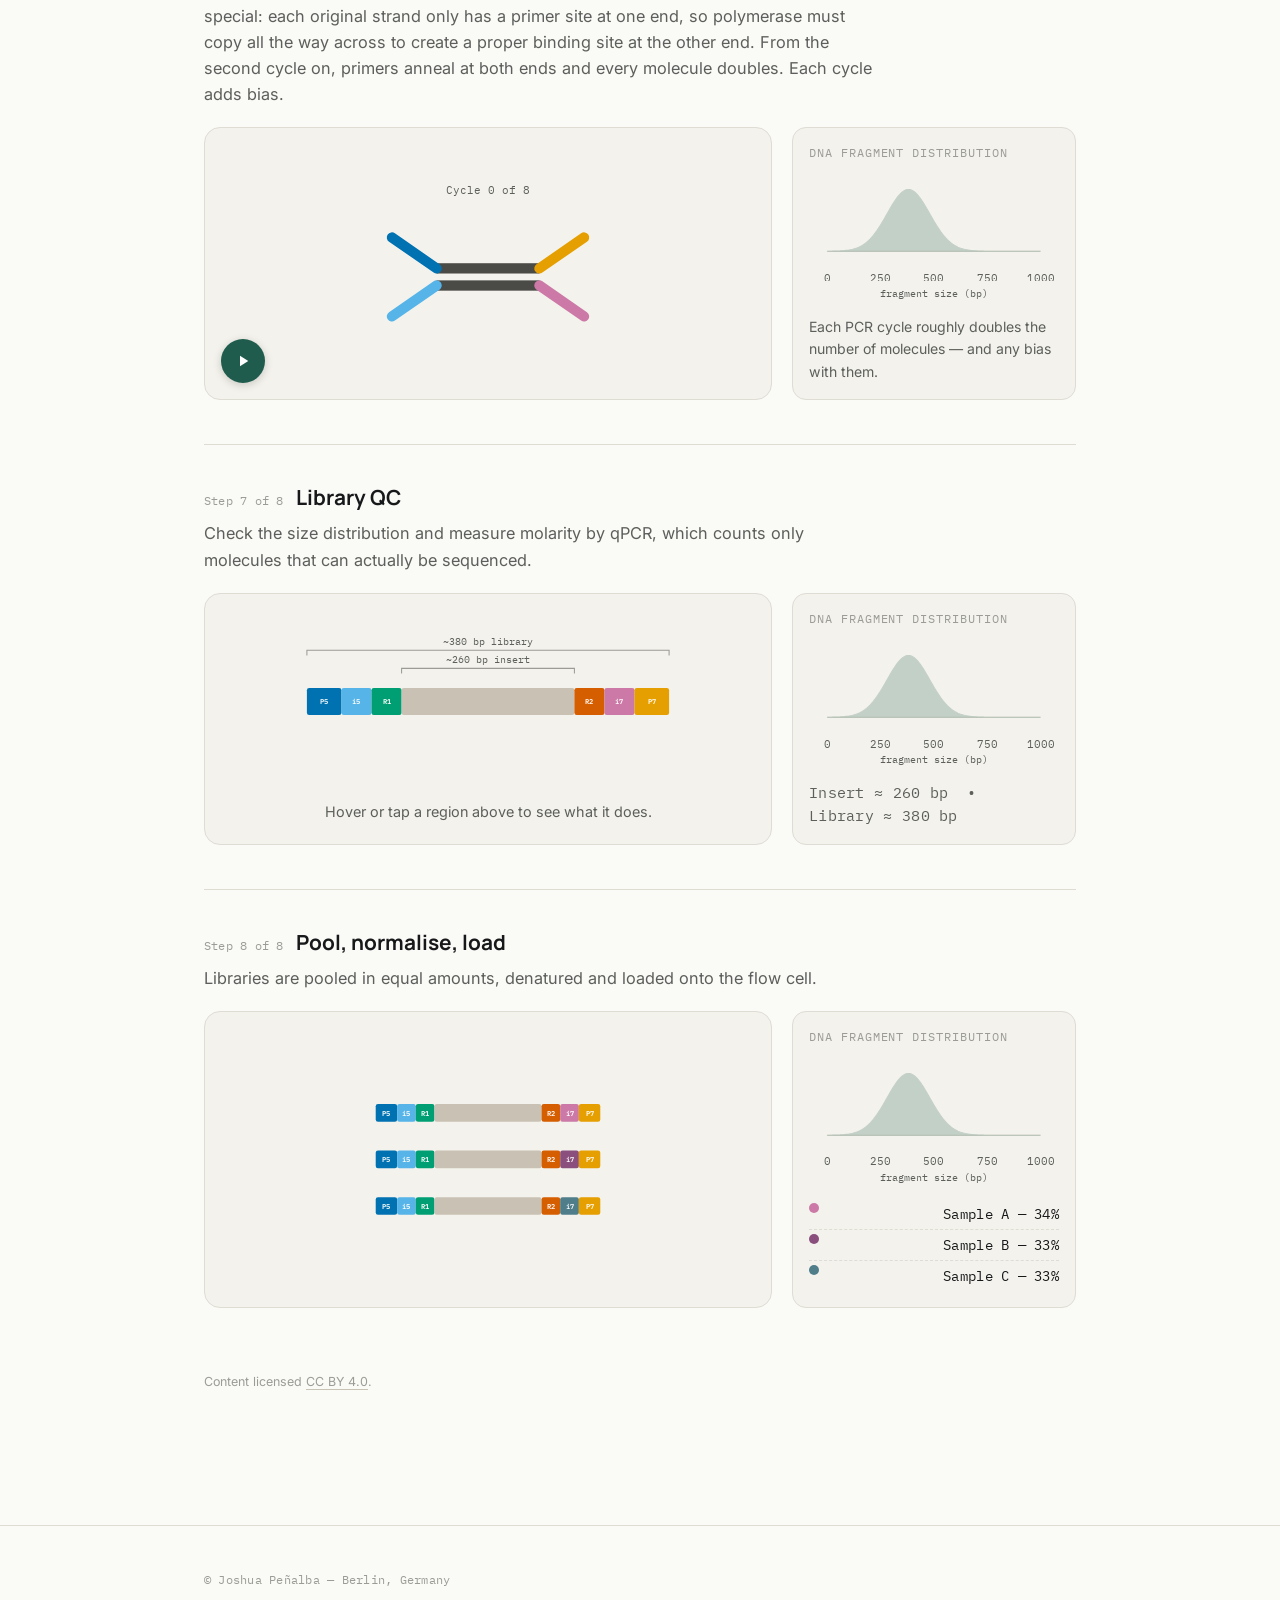
==== commit f4c76825: "Polish PCR animation: manual play, colourful ends, fix camera reset - Replace auto-play-on-scroll wi" ====
--- a/learn/illumina-library-prep/index.html
+++ b/learn/illumina-library-prep/index.html
@@ -100,6 +100,7 @@
   @media (max-width: 760px){ .step-visual{ grid-template-columns: 1fr; } }
 
   .stage-card{
+    position: relative;
     background: var(--bg-raised); border: 1px solid var(--line); border-radius: 16px;
     padding: 20px; overflow: hidden; display:flex; flex-direction:column; justify-content:center;
   }
@@ -130,12 +131,15 @@
   .fragqc-legend-row:focus-visible{ outline: 2px solid var(--accent); outline-offset: -2px; }
   .size-marker-widget{ font-size: 0.92rem; color: var(--ink-soft); align-self:center; }
   .pcr-widget{ font-size: 0.88rem; color: var(--ink-soft); align-self:center; }
-  .pcr-replay-btn{
-    margin-top: 10px; align-self: flex-start; padding: 6px 14px; border-radius: 999px;
-    border: 1px solid var(--line-strong); background: var(--bg); color: var(--ink);
-    font-size: 0.82rem; cursor: pointer;
-  }
-  .pcr-replay-btn:hover, .pcr-replay-btn:focus-visible{ background: var(--accent); color: #fff; border-color: var(--accent); }
+  .pcr-play-btn{
+    position: absolute; left: 16px; bottom: 16px; z-index: 2;
+    width: 44px; height: 44px; border-radius: 50%; padding: 0;
+    border: none; background: var(--accent); color: #fff; cursor: pointer;
+    display: flex; align-items: center; justify-content: center;
+    box-shadow: 0 2px 8px rgba(0,0,0,0.18);
+  }
+  .pcr-play-btn:hover, .pcr-play-btn:focus-visible{ filter: brightness(1.12); outline: none; }
+  .pcr-play-btn svg{ width: 18px; height: 18px; display: block; }
 
   .method-accordion{ display:flex; flex-direction:column; gap: 4px; margin-top: 4px; }
   .method-item{ border-top: 1px solid var(--line); }
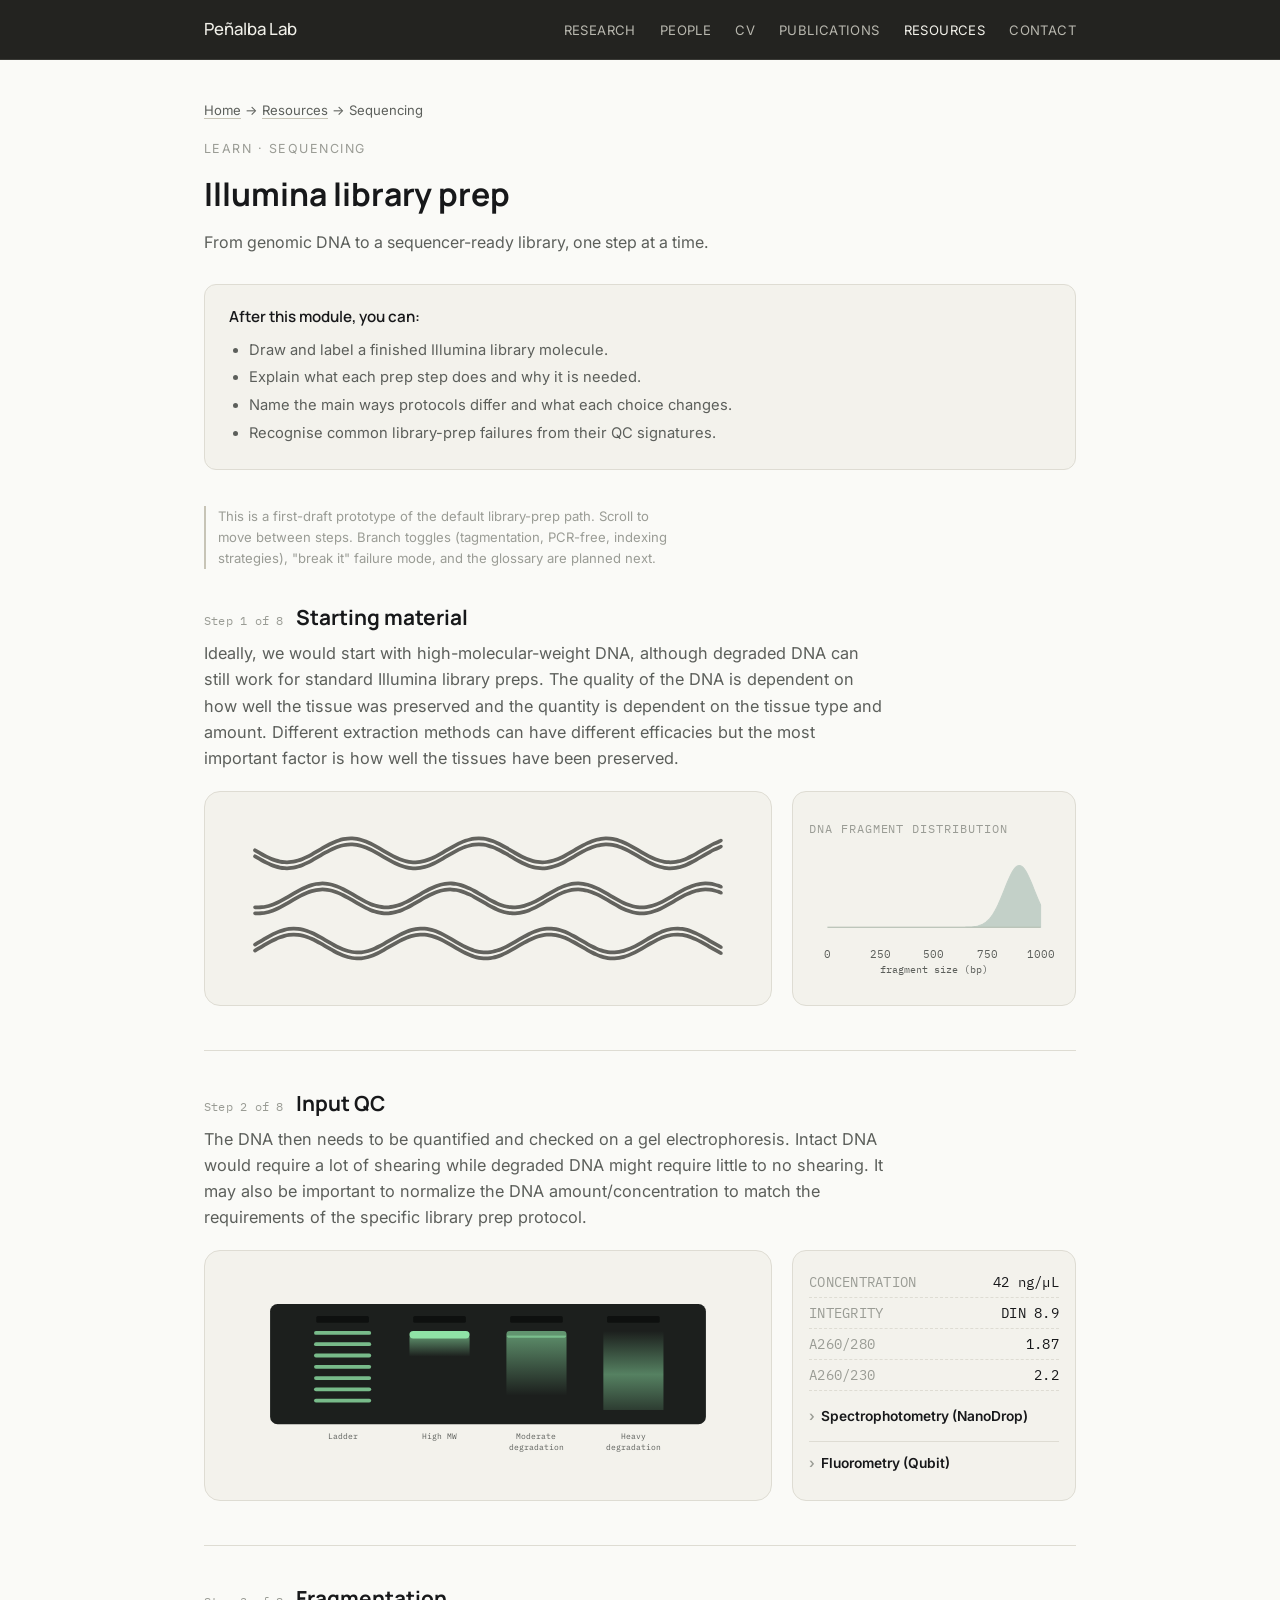
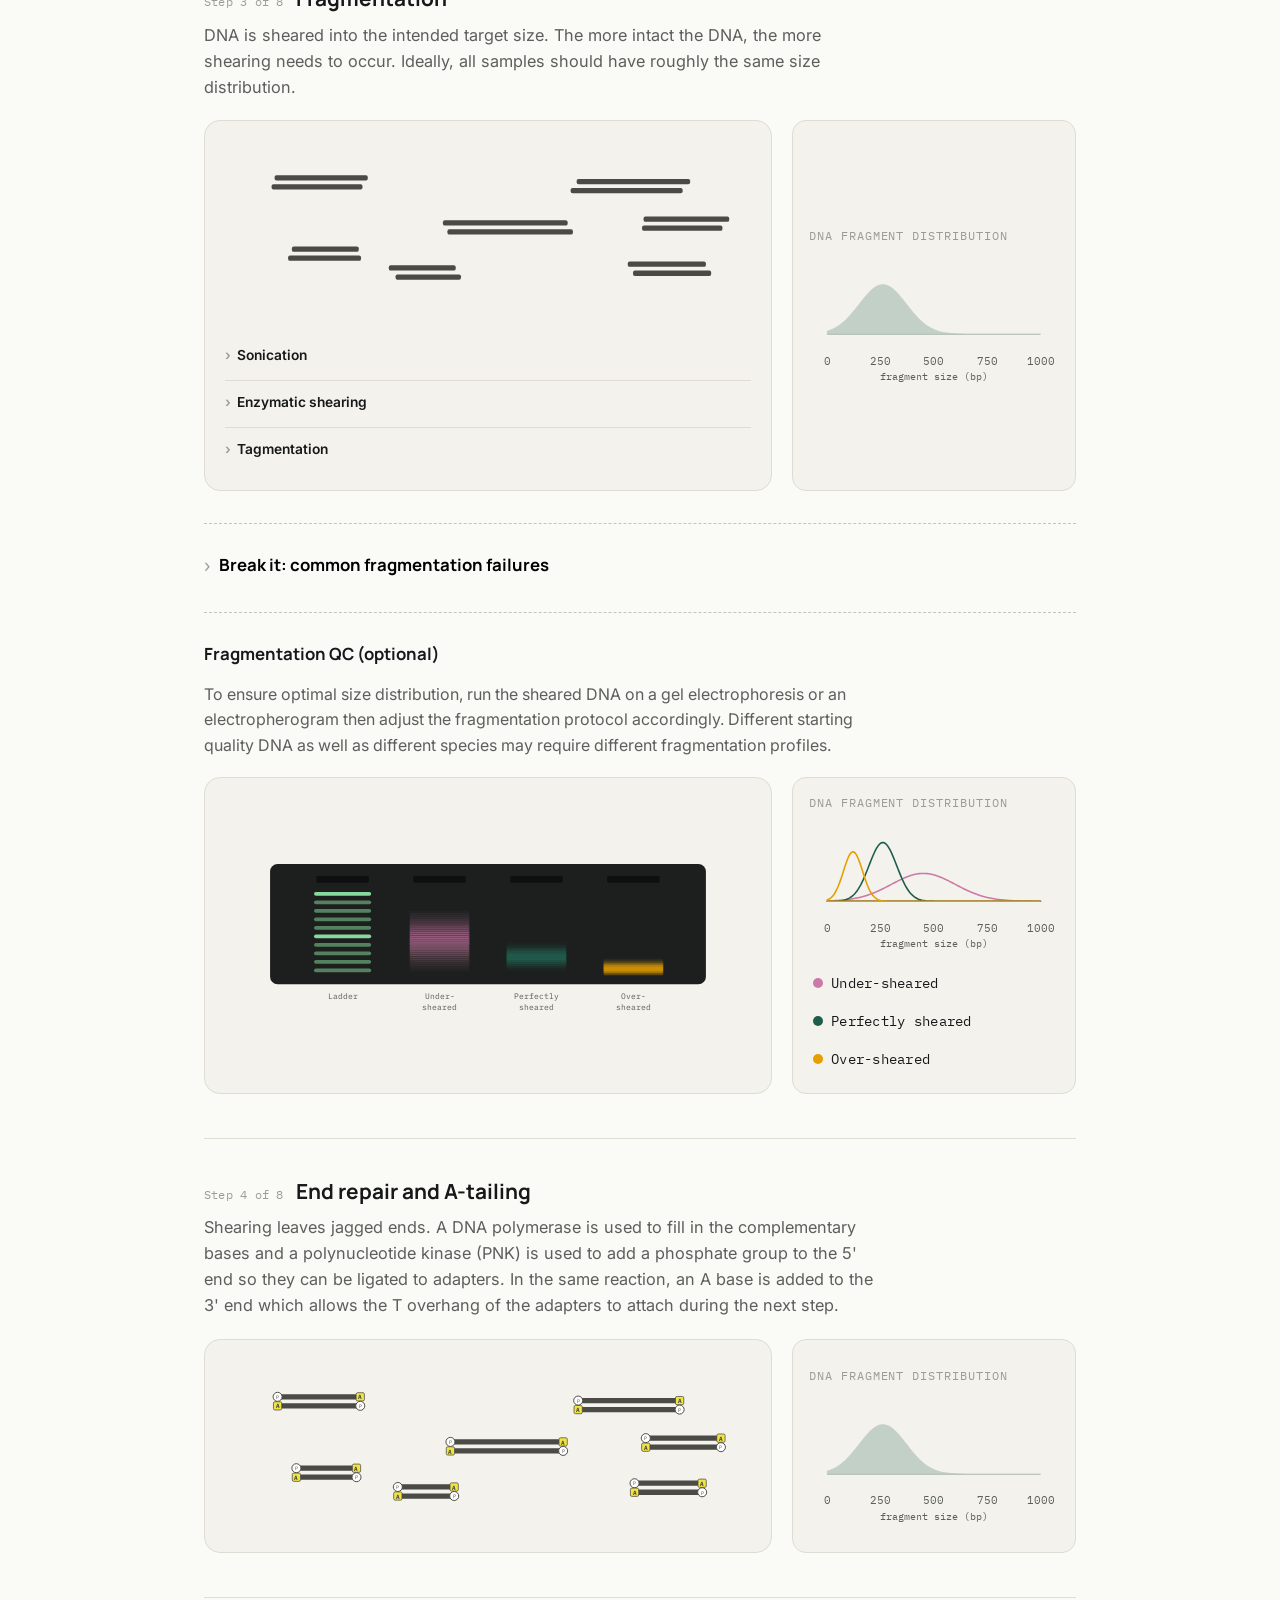
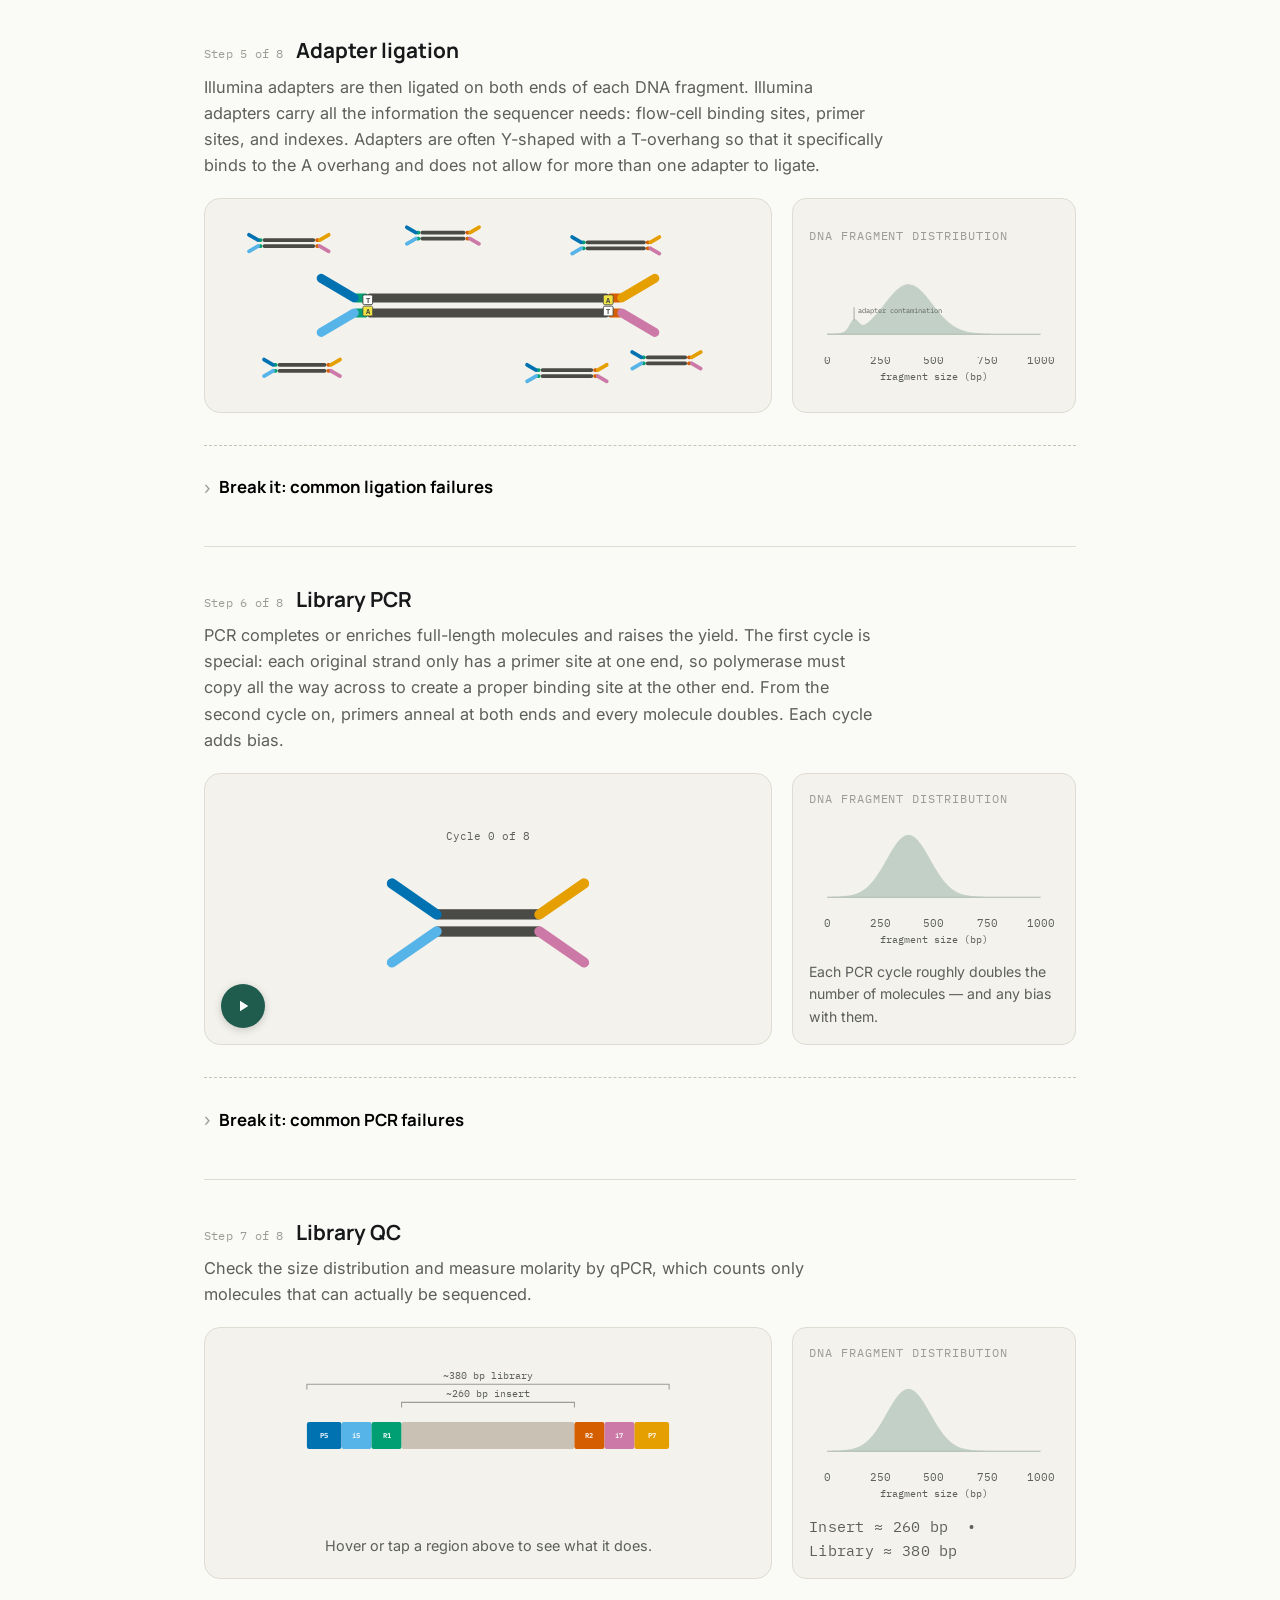
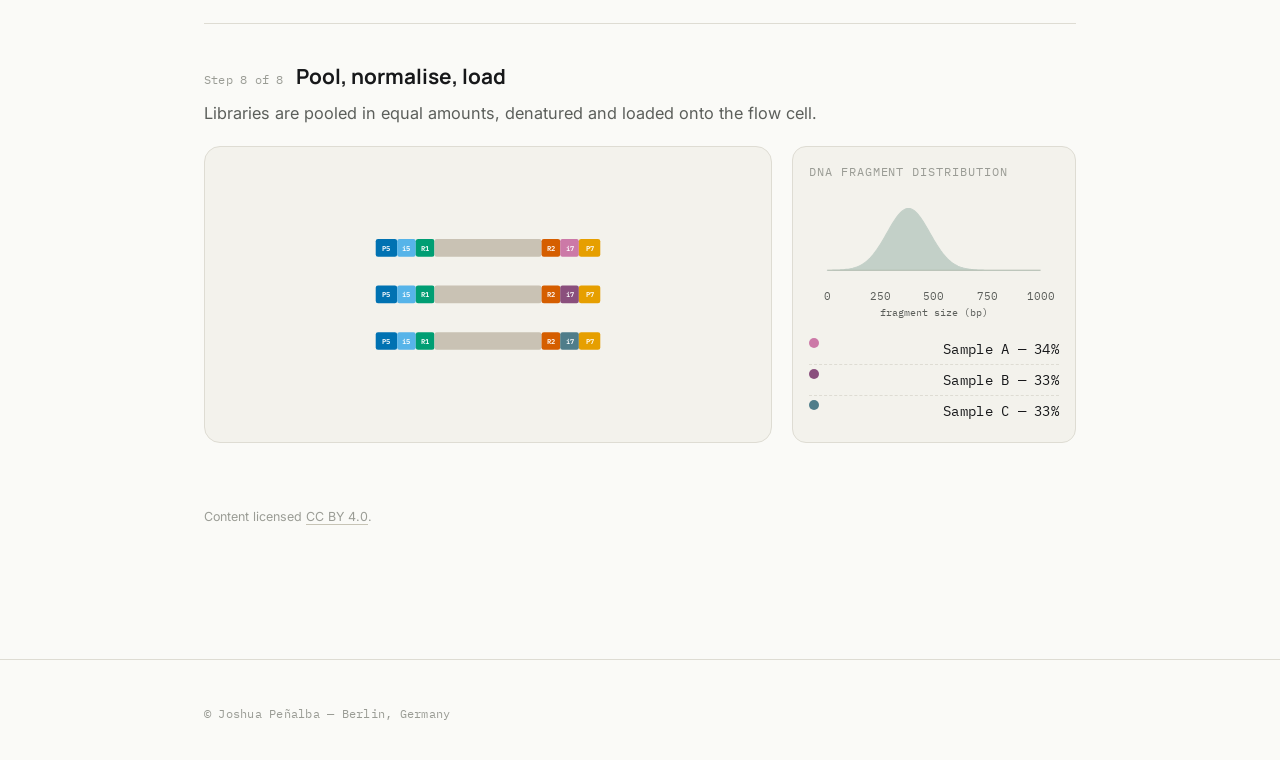
==== commit 549cb13c: "Fix PCR primer position, add PCR break-it, collapse all break-its - Primers now anneal near the tip " ====
--- a/learn/illumina-library-prep/index.html
+++ b/learn/illumina-library-prep/index.html
@@ -161,7 +161,16 @@
   .breakit-block{
     margin-top: 32px; padding-top: 28px; border-top: 1px dashed var(--line-strong);
   }
-  .breakit-head h3{ font-family:'Manrope', sans-serif; font-size: 1.05rem; font-weight:700; margin: 0 0 14px; }
+  .breakit-toggle{
+    width:100%; display:flex; align-items:center; gap: 8px; text-align:left;
+    background:none; border:none; padding:0; margin:0; cursor:pointer; font: inherit;
+  }
+  .breakit-toggle h3, .breakit-head h3{ font-family:'Manrope', sans-serif; font-size: 1.05rem; font-weight:700; margin: 0; }
+  .breakit-head h3{ margin-bottom: 14px; }
+  .breakit-toggle:hover h3{ color: var(--accent); }
+  .breakit-chevron{ display:inline-block; transition: transform .2s ease; color: var(--ink-faint); font-size: 1.1rem; }
+  .breakit-toggle.is-open .breakit-chevron{ transform: rotate(90deg); color: var(--accent); }
+  .breakit-body{ margin-top: 16px; }
   .breakit-tabs{ display:flex; gap: 8px; flex-wrap:wrap; margin-bottom: 14px; }
   .breakit-tab{
     font: inherit; font-size: 0.82rem; font-weight:600; color: var(--ink-soft);
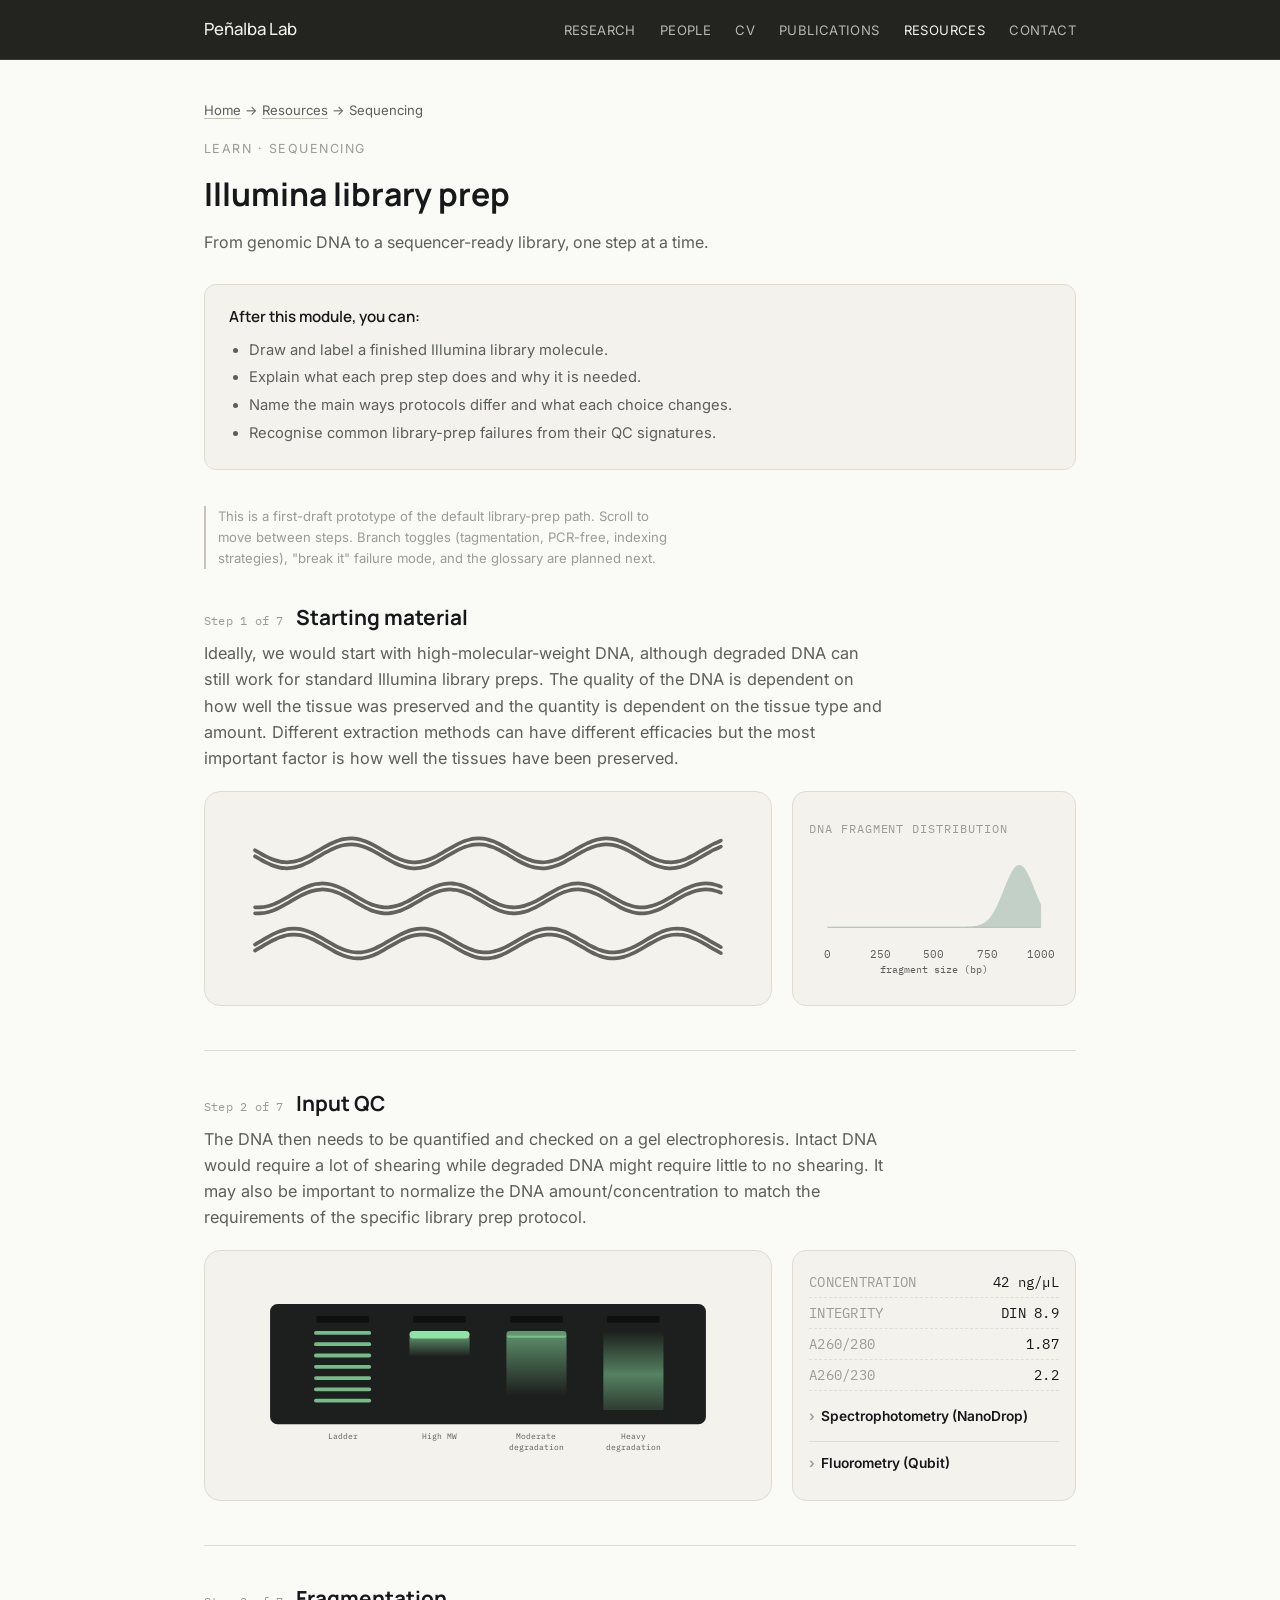
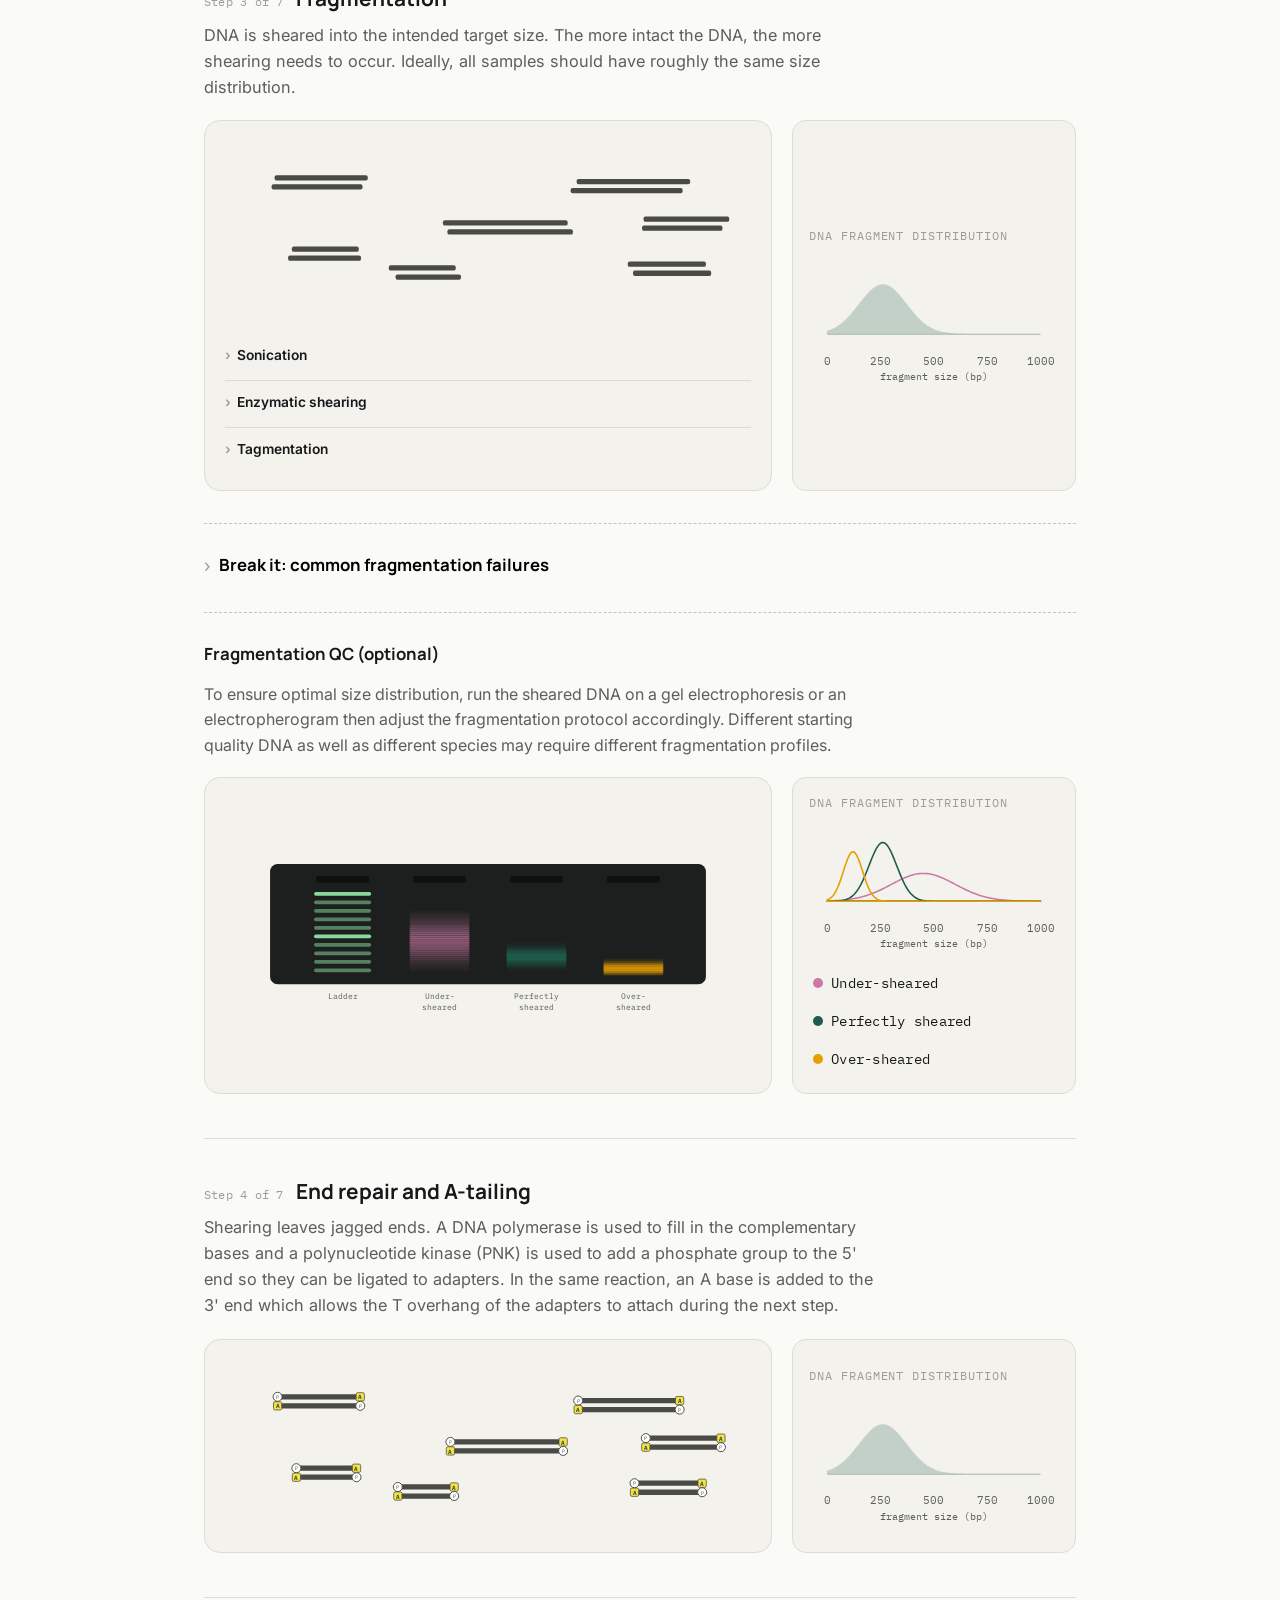
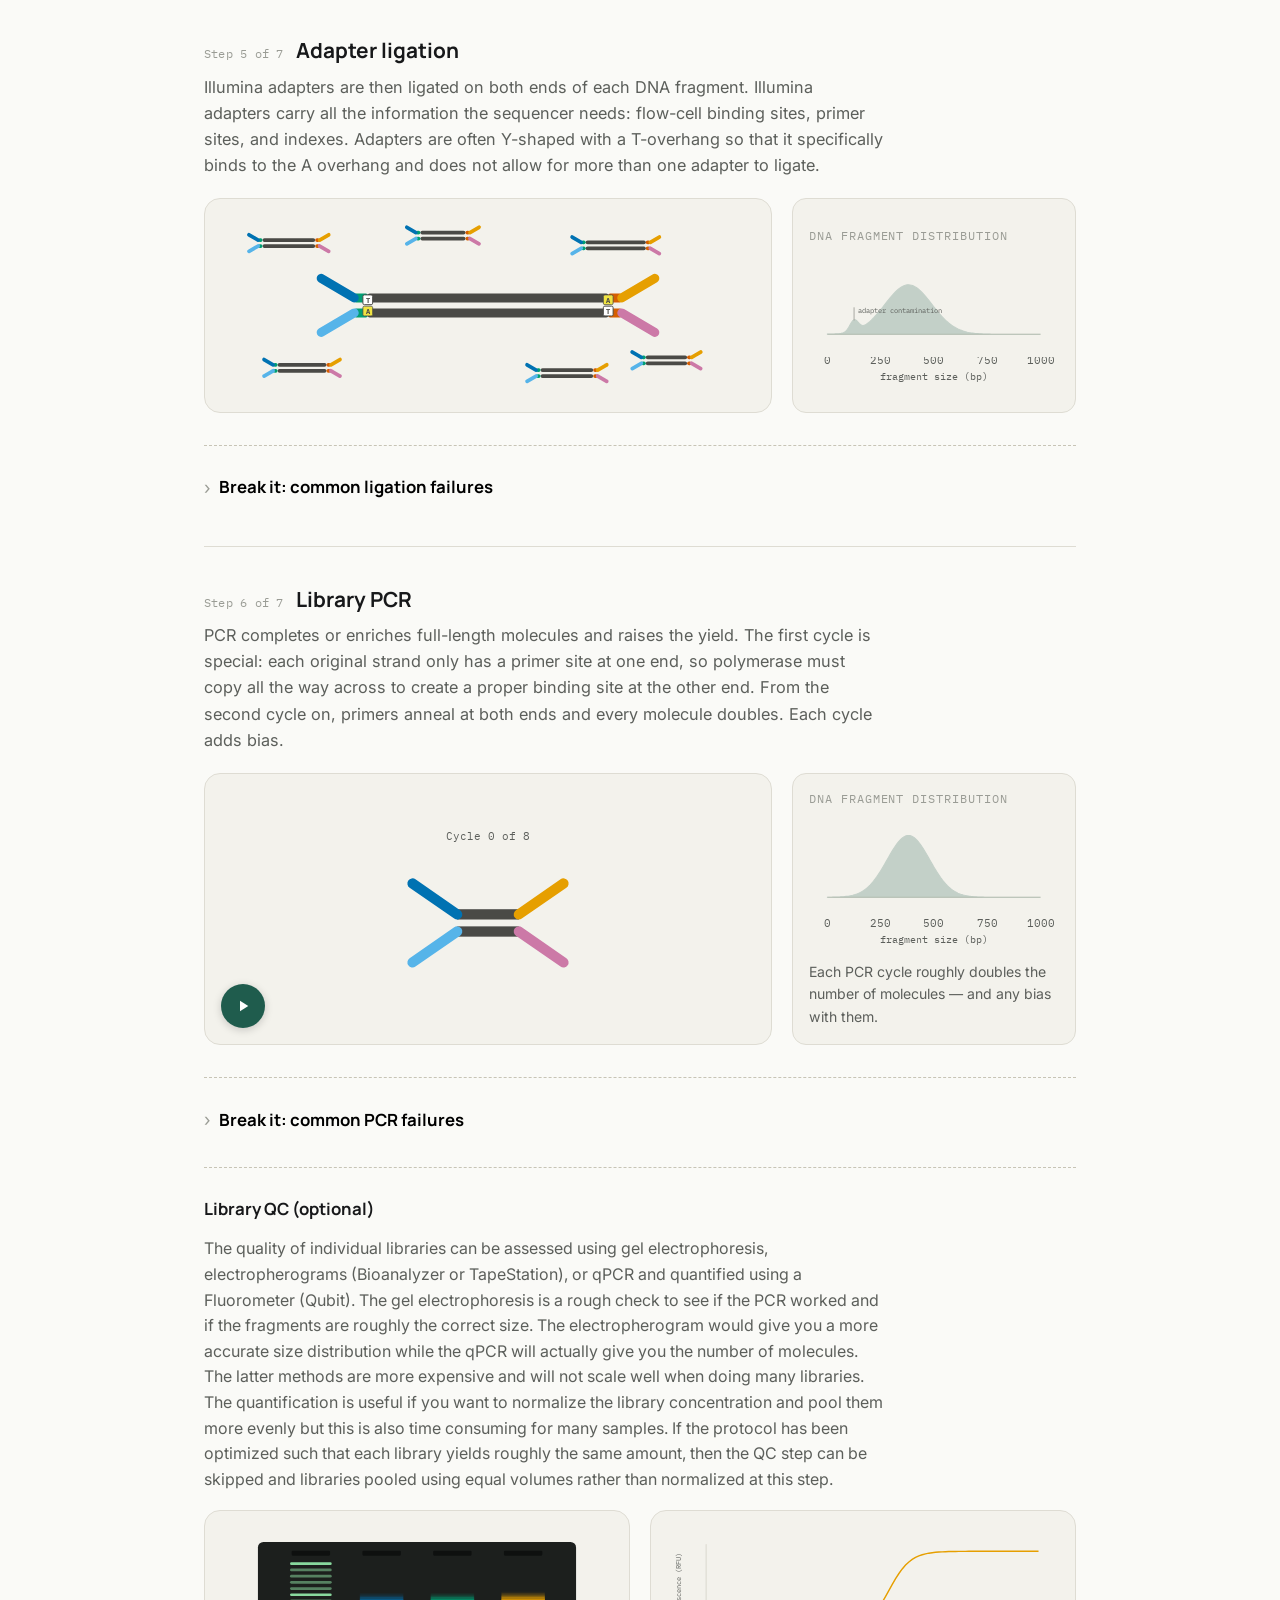
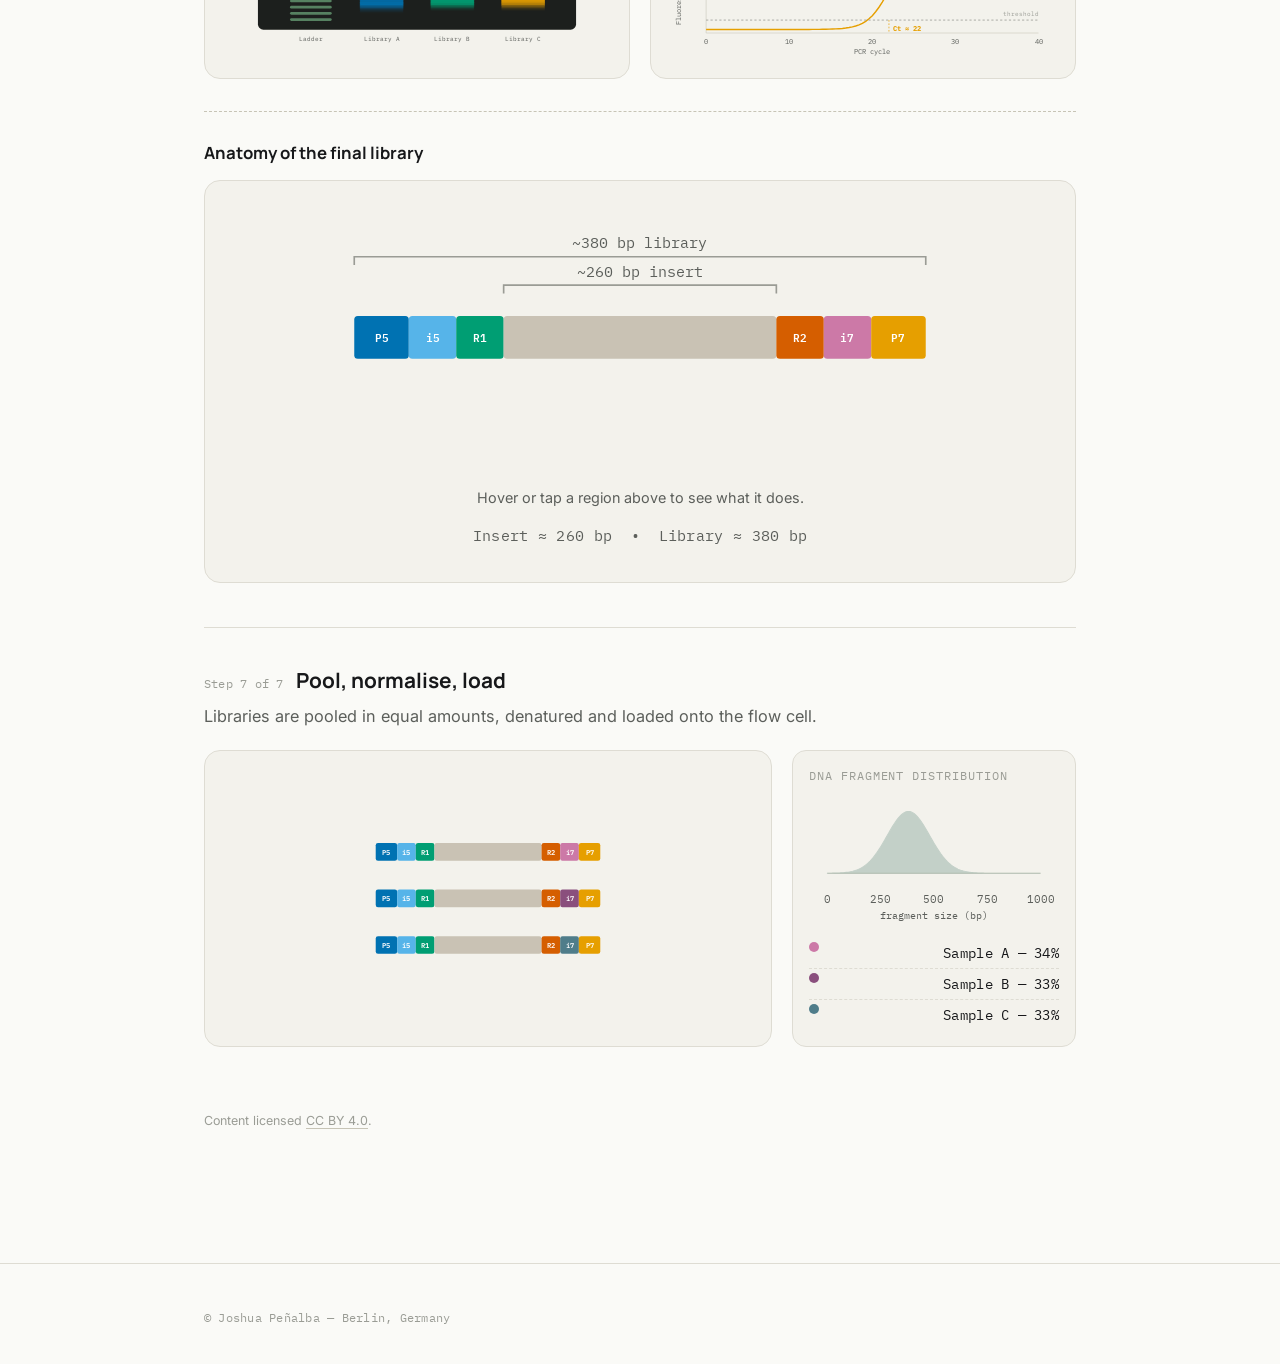
==== commit b74d3148: "Consolidate Library QC into Library PCR; add Library QC (optional) Folds the standalone "Library QC"" ====
--- a/learn/illumina-library-prep/index.html
+++ b/learn/illumina-library-prep/index.html
@@ -181,7 +181,9 @@
   .breakit-tab.is-active{ background: var(--accent); border-color: var(--accent); color: #fff; }
   .breakit-text{ color: var(--ink-soft); max-width: 68ch; margin: 0 0 18px; }
   .breakit-visual, .fragqc-visual{ display:grid; grid-template-columns: 2fr 1fr; gap: 20px; align-items:stretch; }
-  @media (max-width: 760px){ .breakit-visual, .fragqc-visual{ grid-template-columns: 1fr; } }
+  .libqc-visual{ display:grid; grid-template-columns: 1fr 1fr; gap: 20px; align-items:stretch; margin-top: 4px; }
+  @media (max-width: 760px){ .breakit-visual, .fragqc-visual, .libqc-visual{ grid-template-columns: 1fr; } }
+  .final-anatomy-stage-card{ margin-top: 4px; }
   .fragqc-stage{ width:100%; height:auto; display:block; }
   .breakit-stage{ width:100%; height:auto; display:block; }
   .breakit-mitigation{ font-size: 0.86rem; color: var(--ink-soft); margin: 0; }
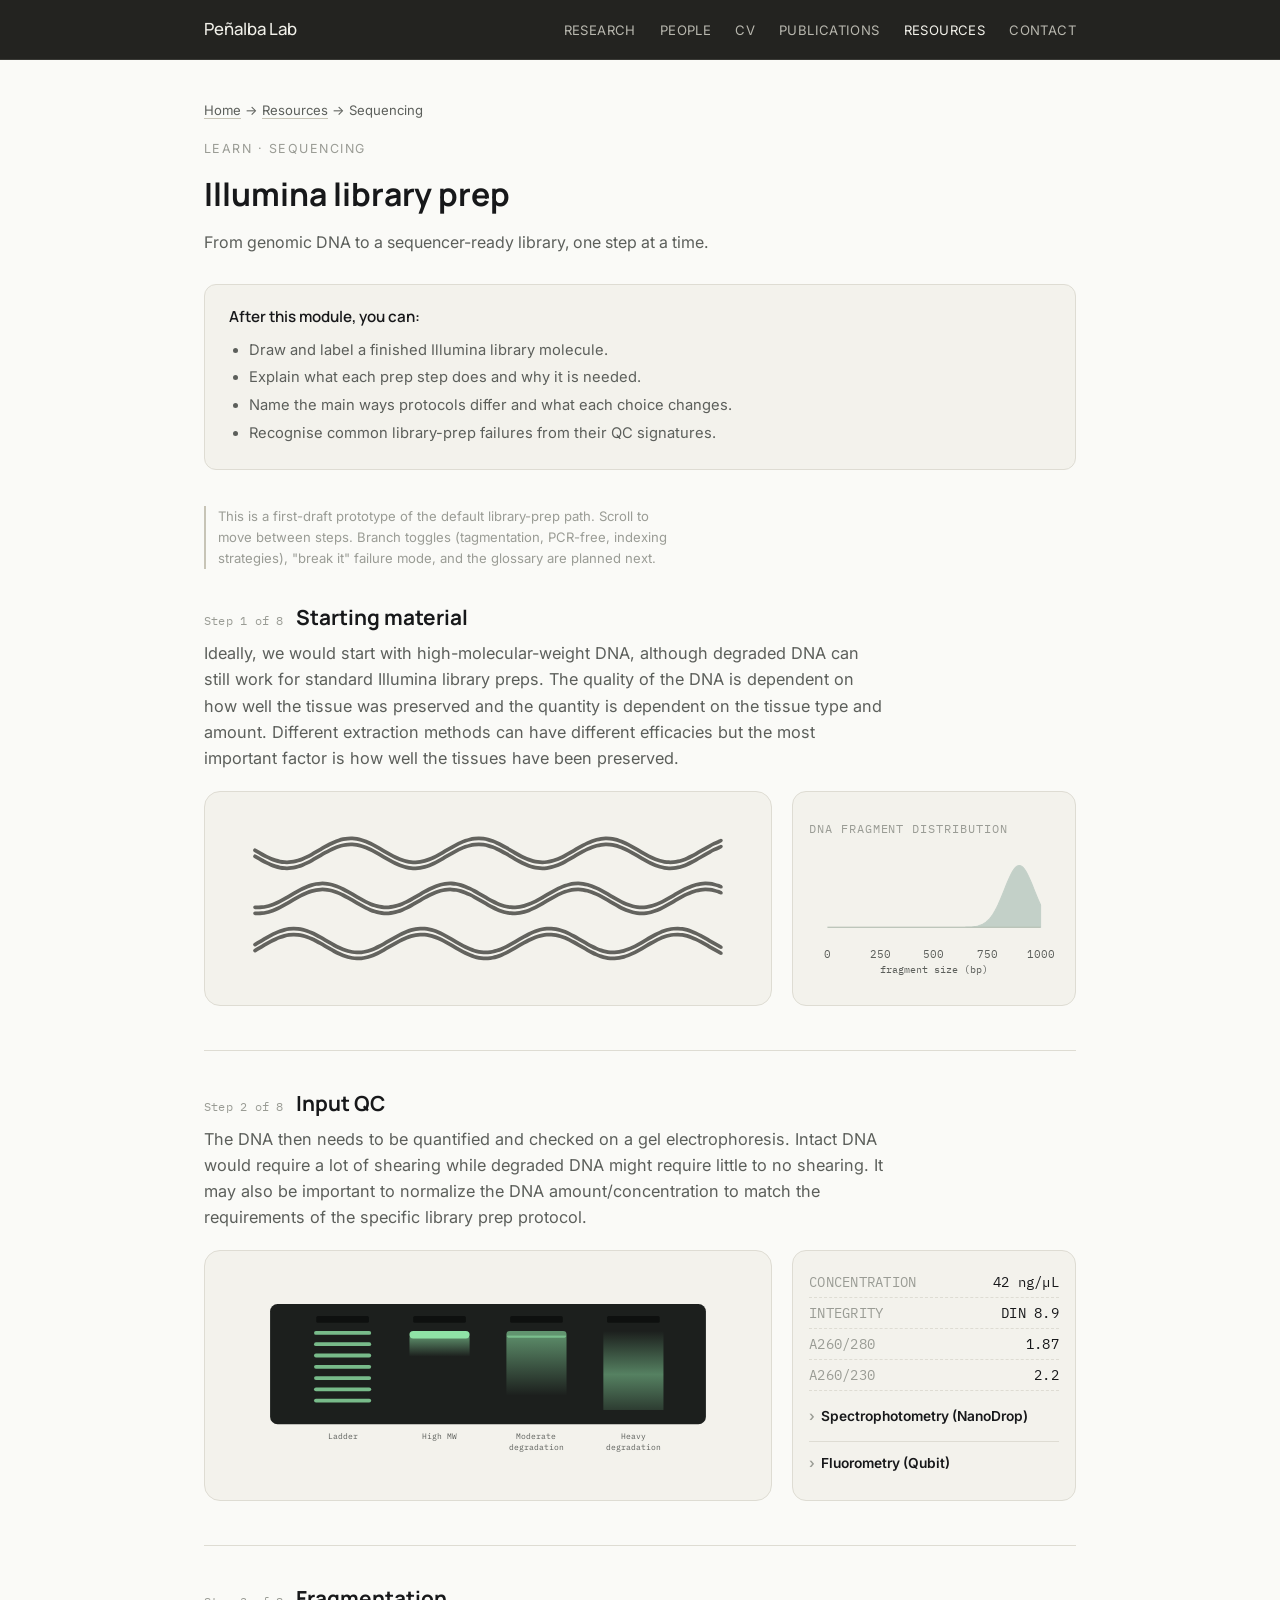
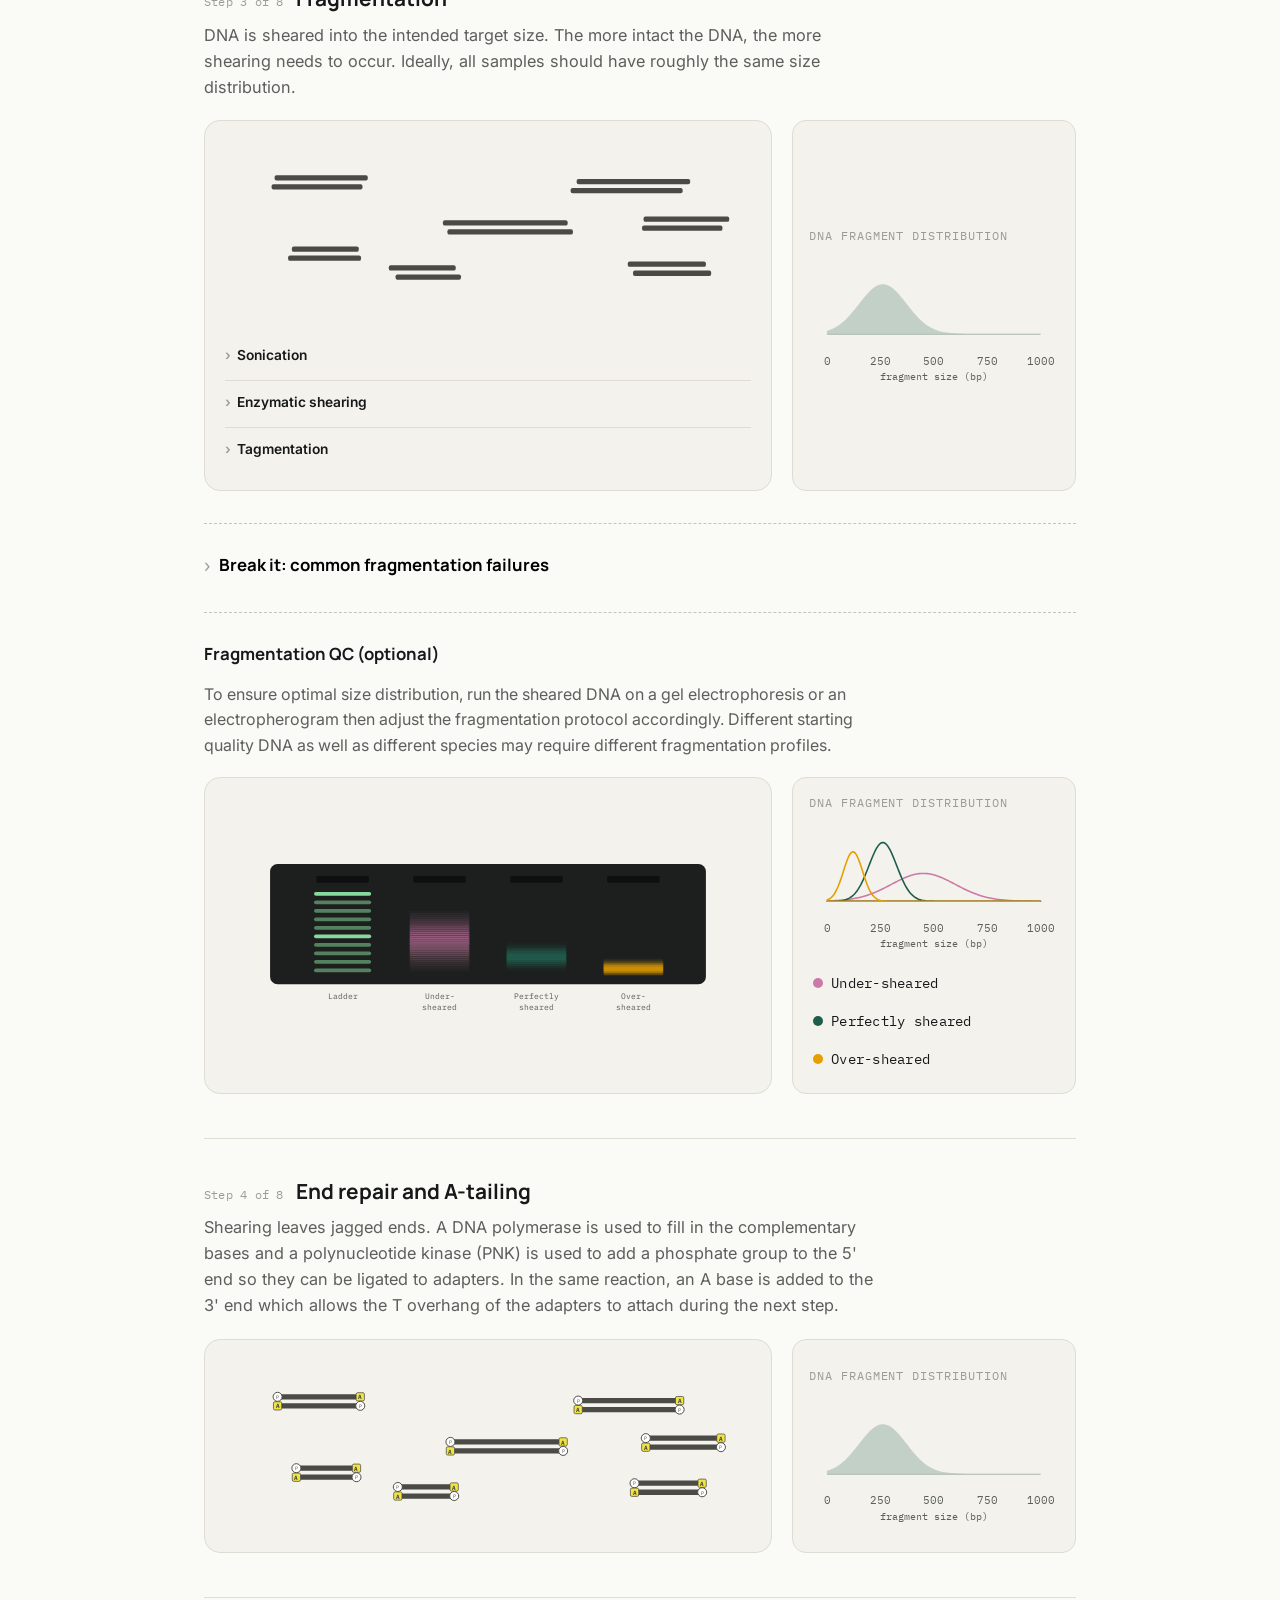
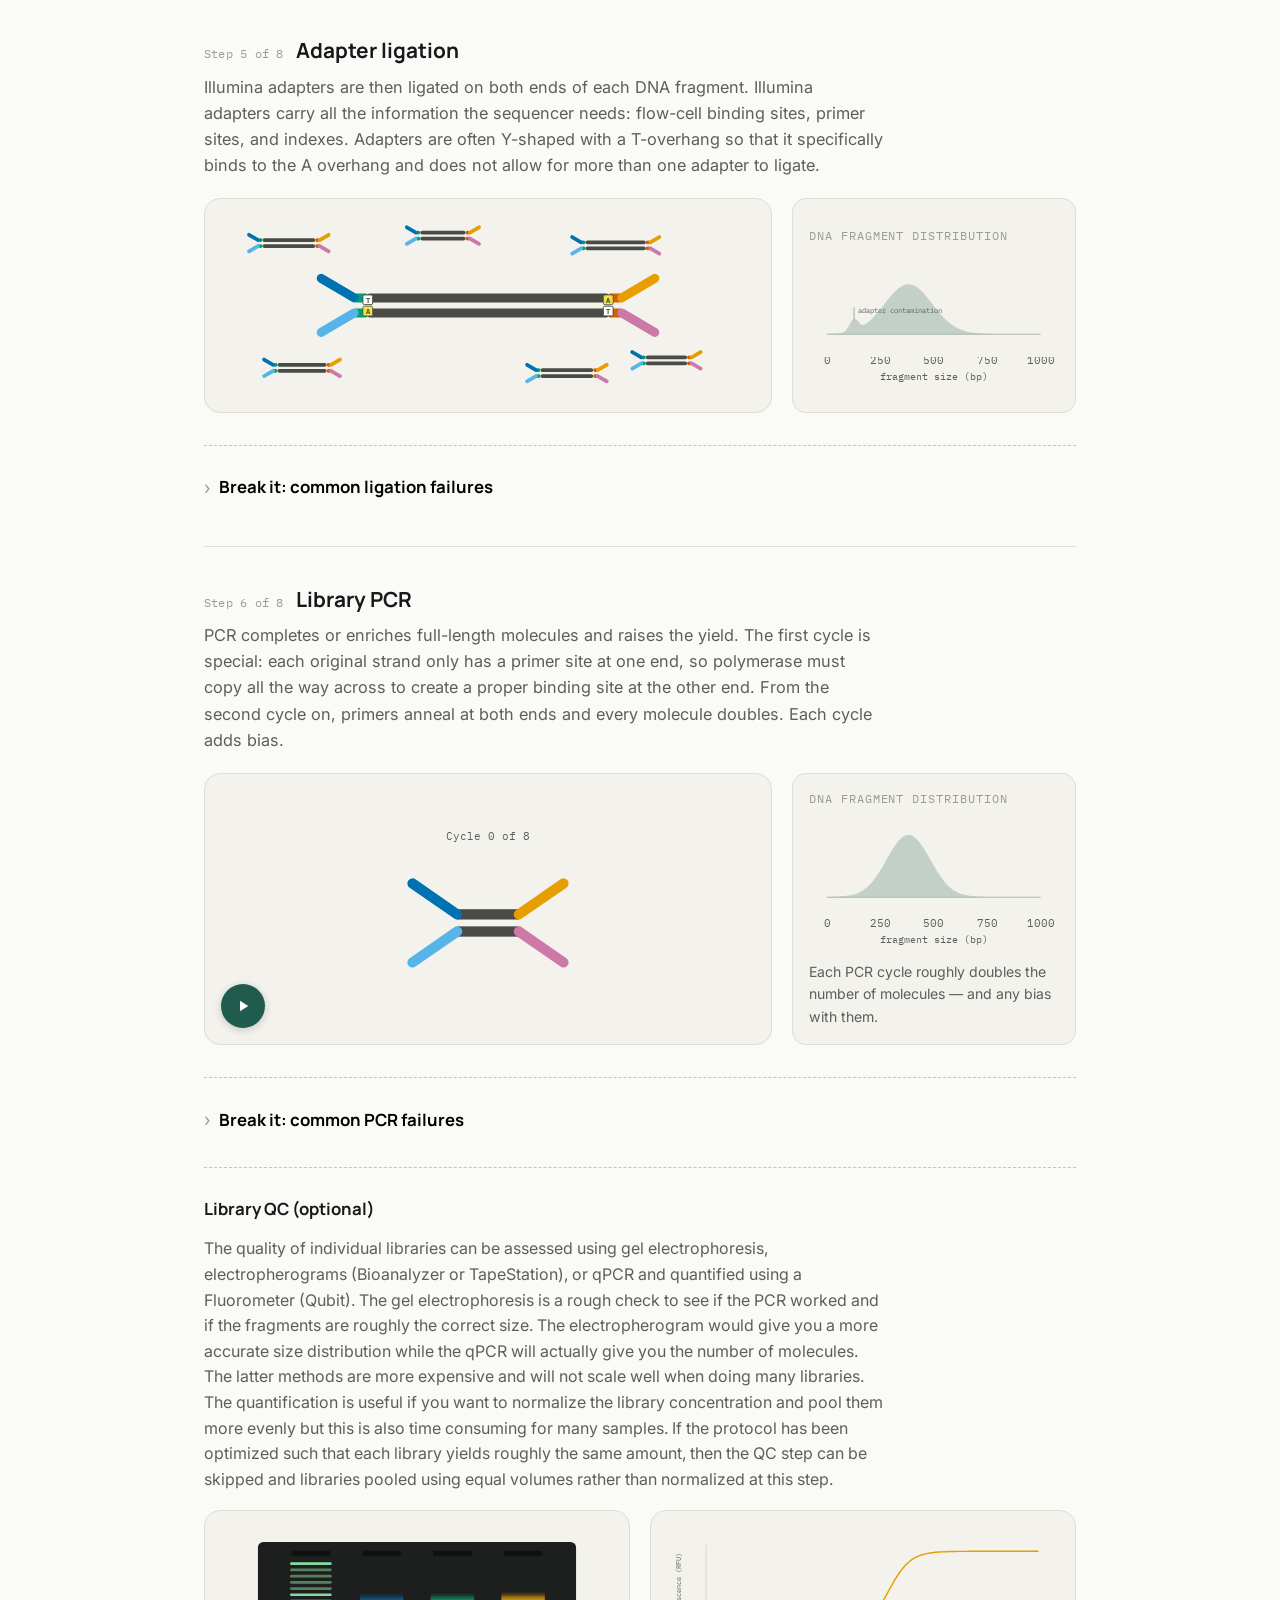
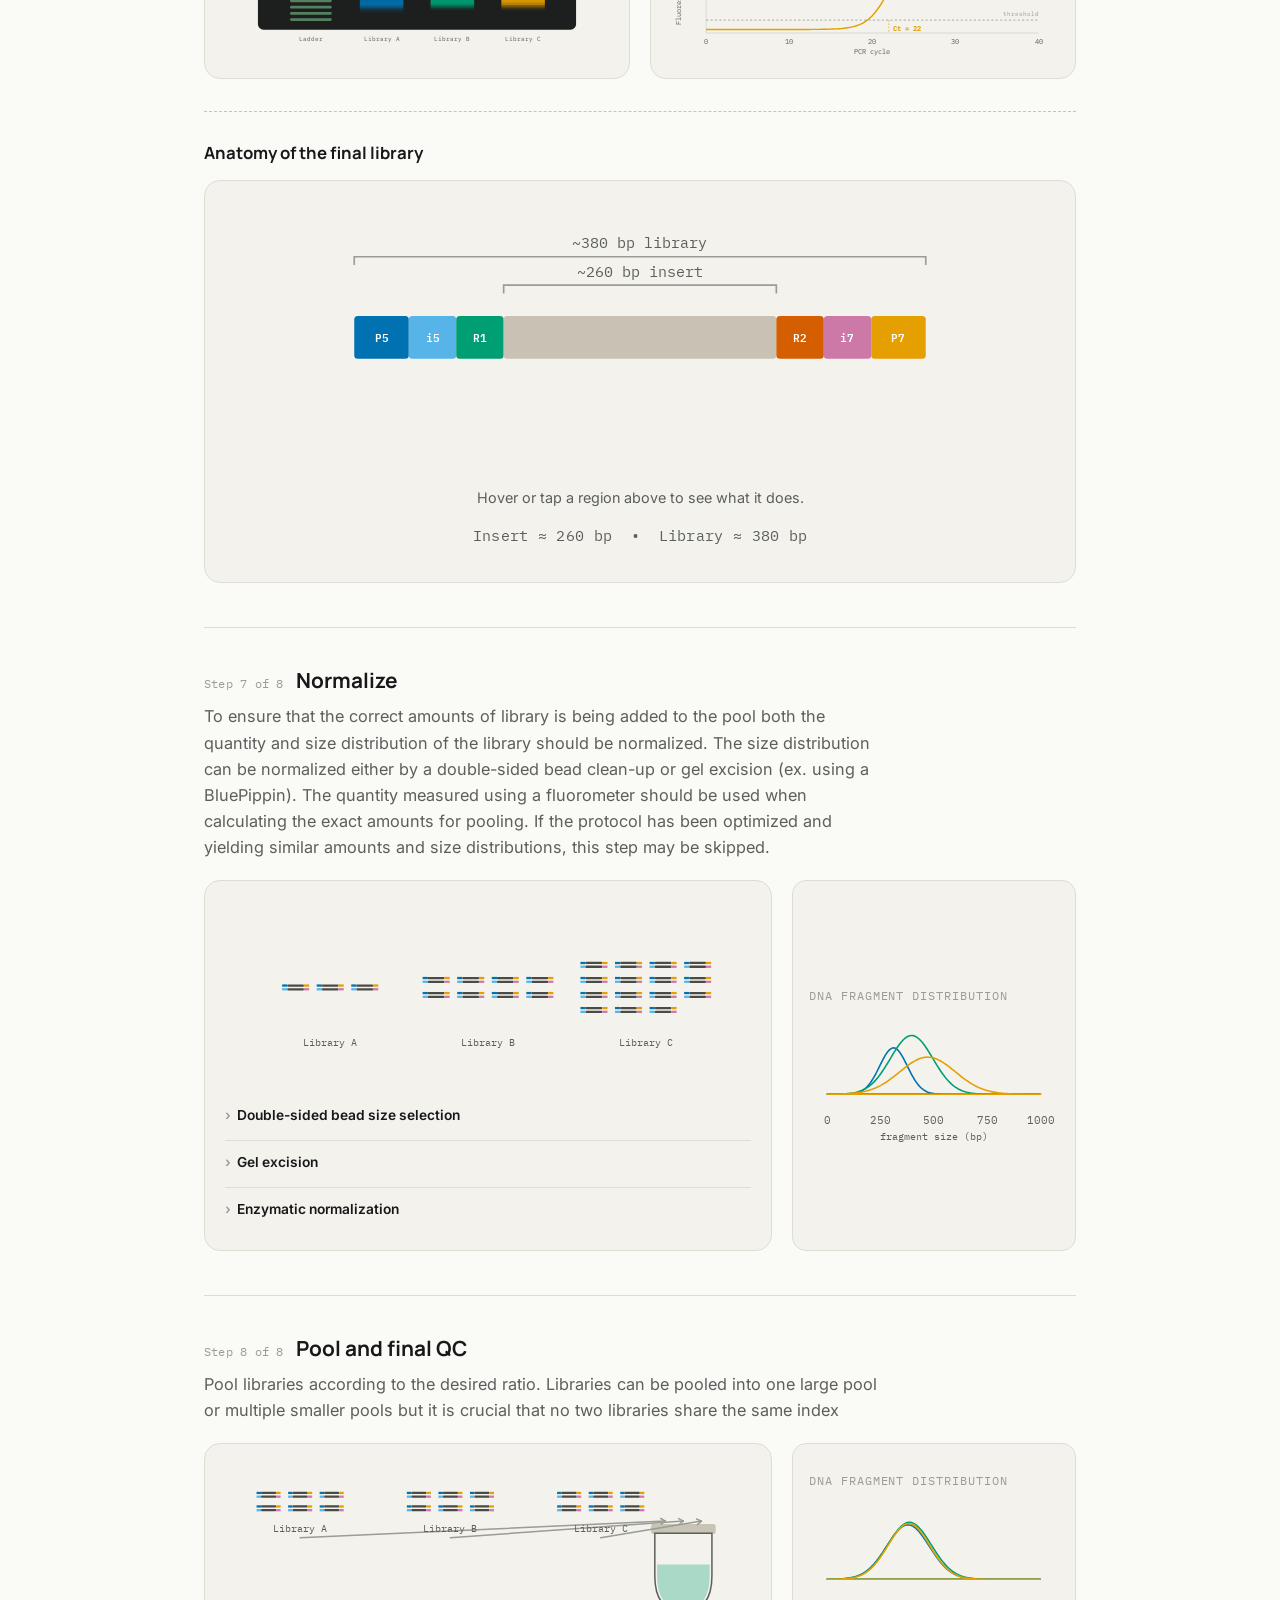
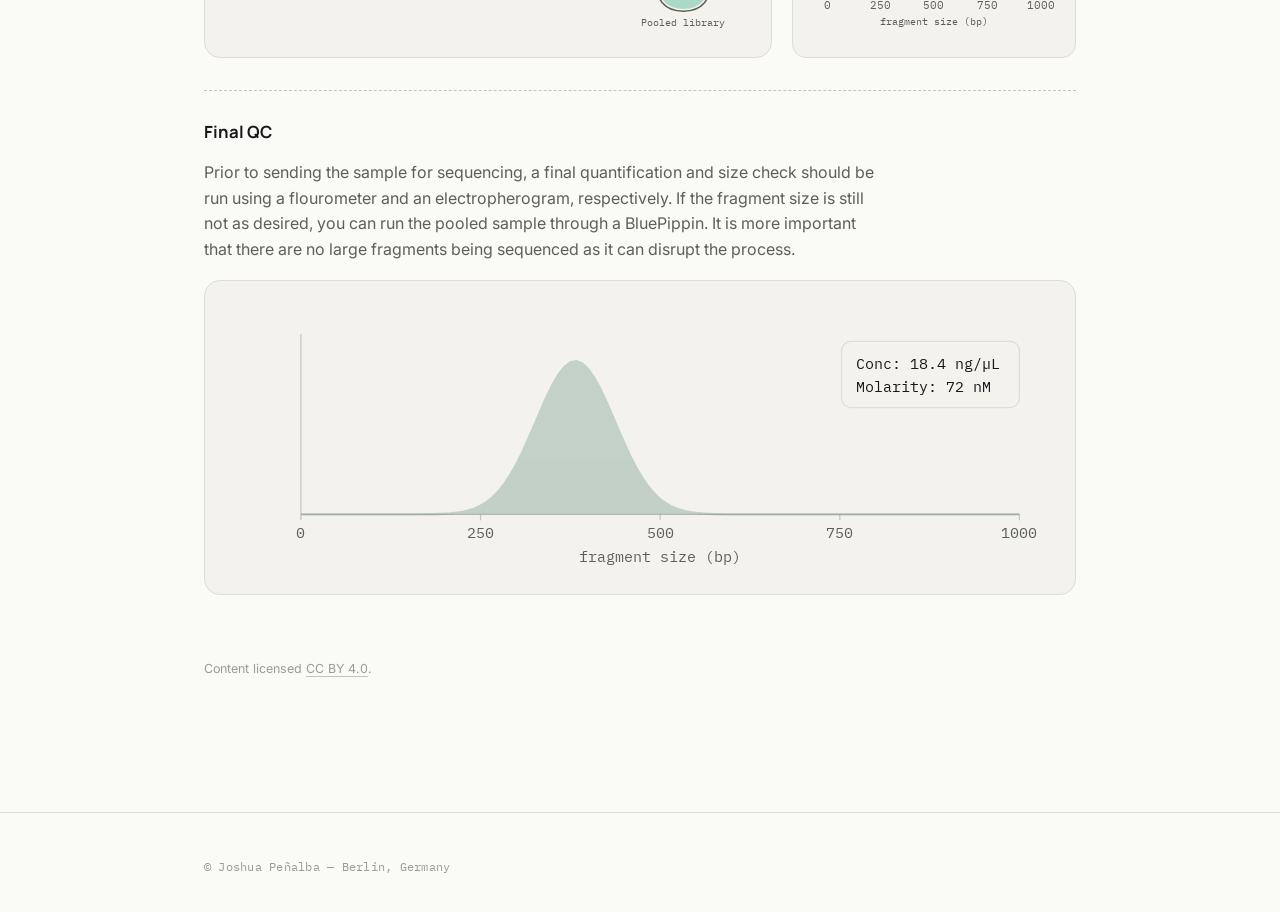
==== commit f78a7e85: "Redesign final step as "Pool and final QC" with a Final QC sub-section Replaces the old "Pool, norma" ====
--- a/learn/illumina-library-prep/index.html
+++ b/learn/illumina-library-prep/index.html
@@ -117,8 +117,8 @@
   .data-panel-title{ font-size: 0.74rem; color: var(--ink-faint); text-transform: uppercase; letter-spacing: 0.08em; margin: 0 0 -6px; }
   .step-trace{ width:100%; height:auto; display:block; }
   .step-widgets:empty{ display:none; }
-  .qc-row, .pool-row{ display:flex; justify-content: space-between; padding: 4px 0; border-bottom: 1px dashed var(--line); font-size: 0.86rem; }
-  .qc-row:last-child, .pool-row:last-child{ border-bottom:none; }
+  .qc-row{ display:flex; justify-content: space-between; padding: 4px 0; border-bottom: 1px dashed var(--line); font-size: 0.86rem; }
+  .qc-row:last-child{ border-bottom:none; }
   .qc-key{ color: var(--ink-faint); }
   .pool-swatch{ display:inline-block; width:10px; height:10px; border-radius:50%; margin-right:8px; vertical-align:middle; }
   .fragqc-legend{ display:flex; flex-direction:column; gap:2px; }
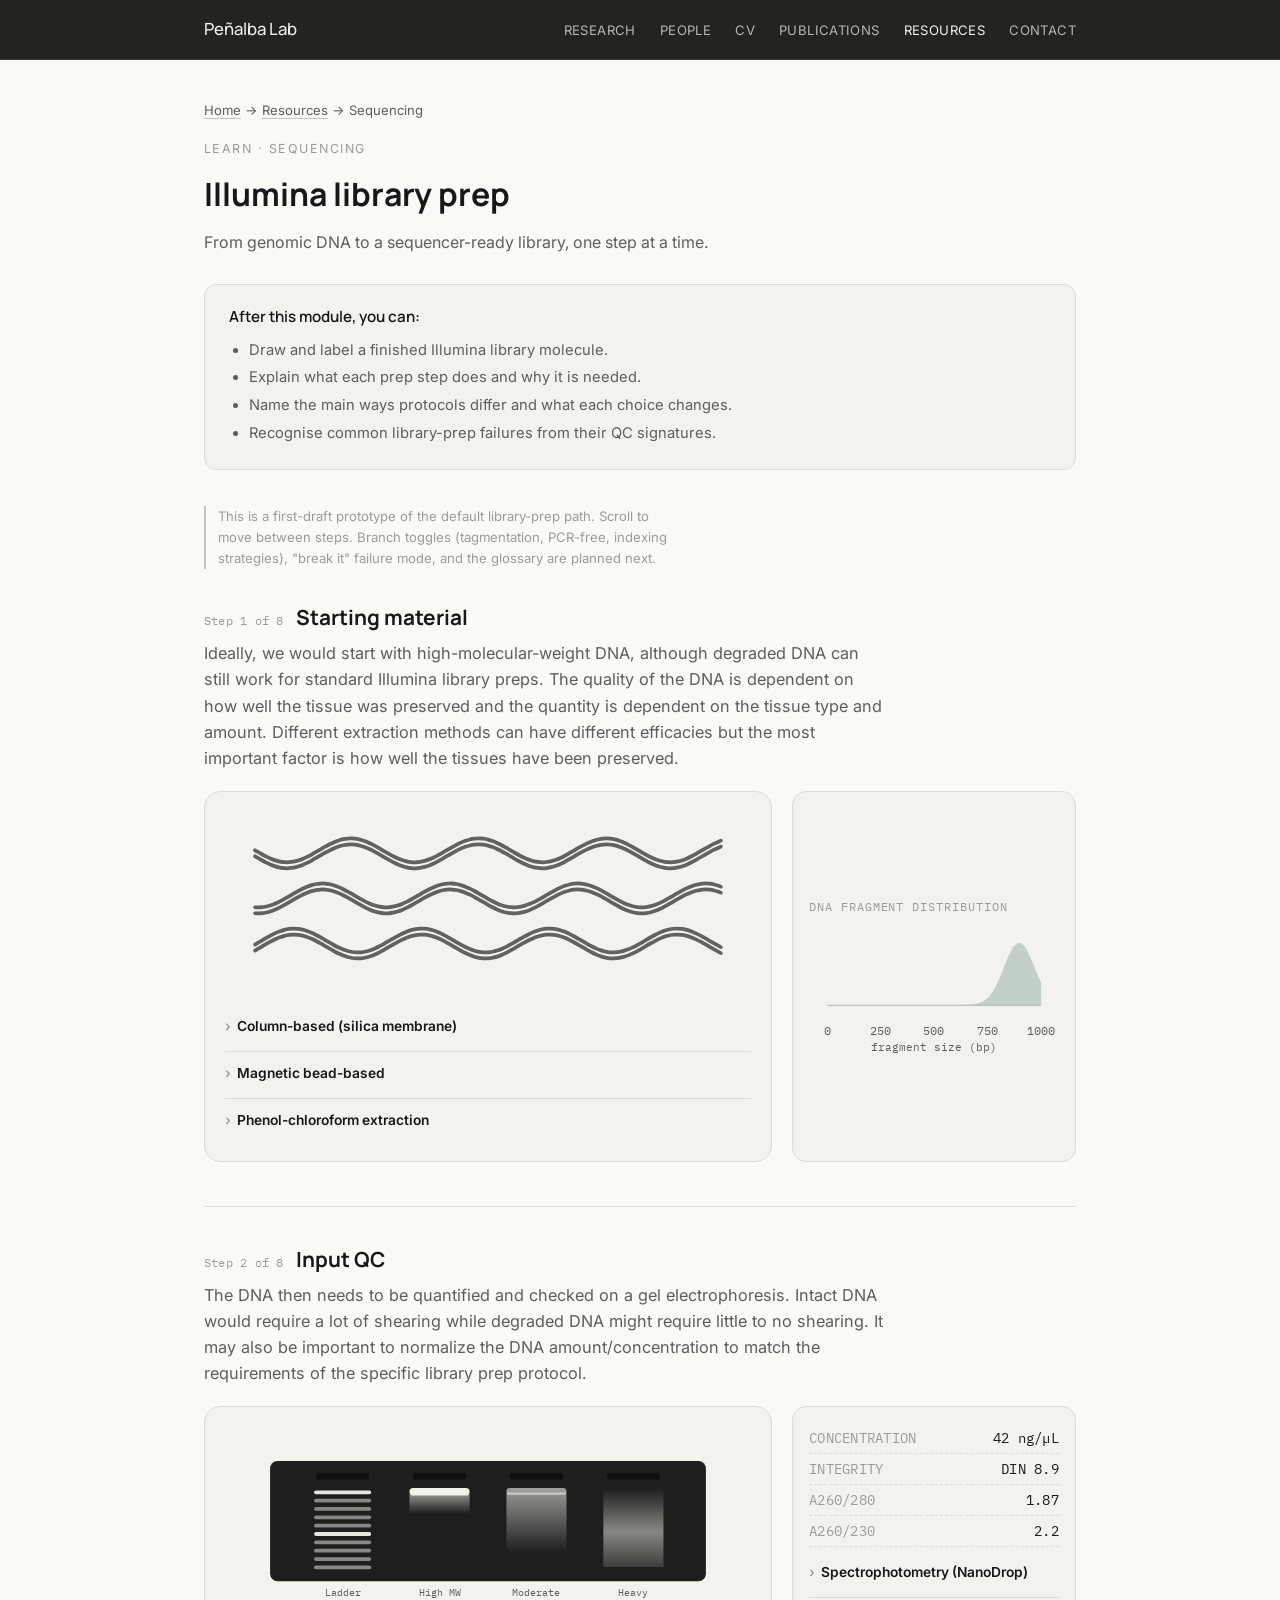
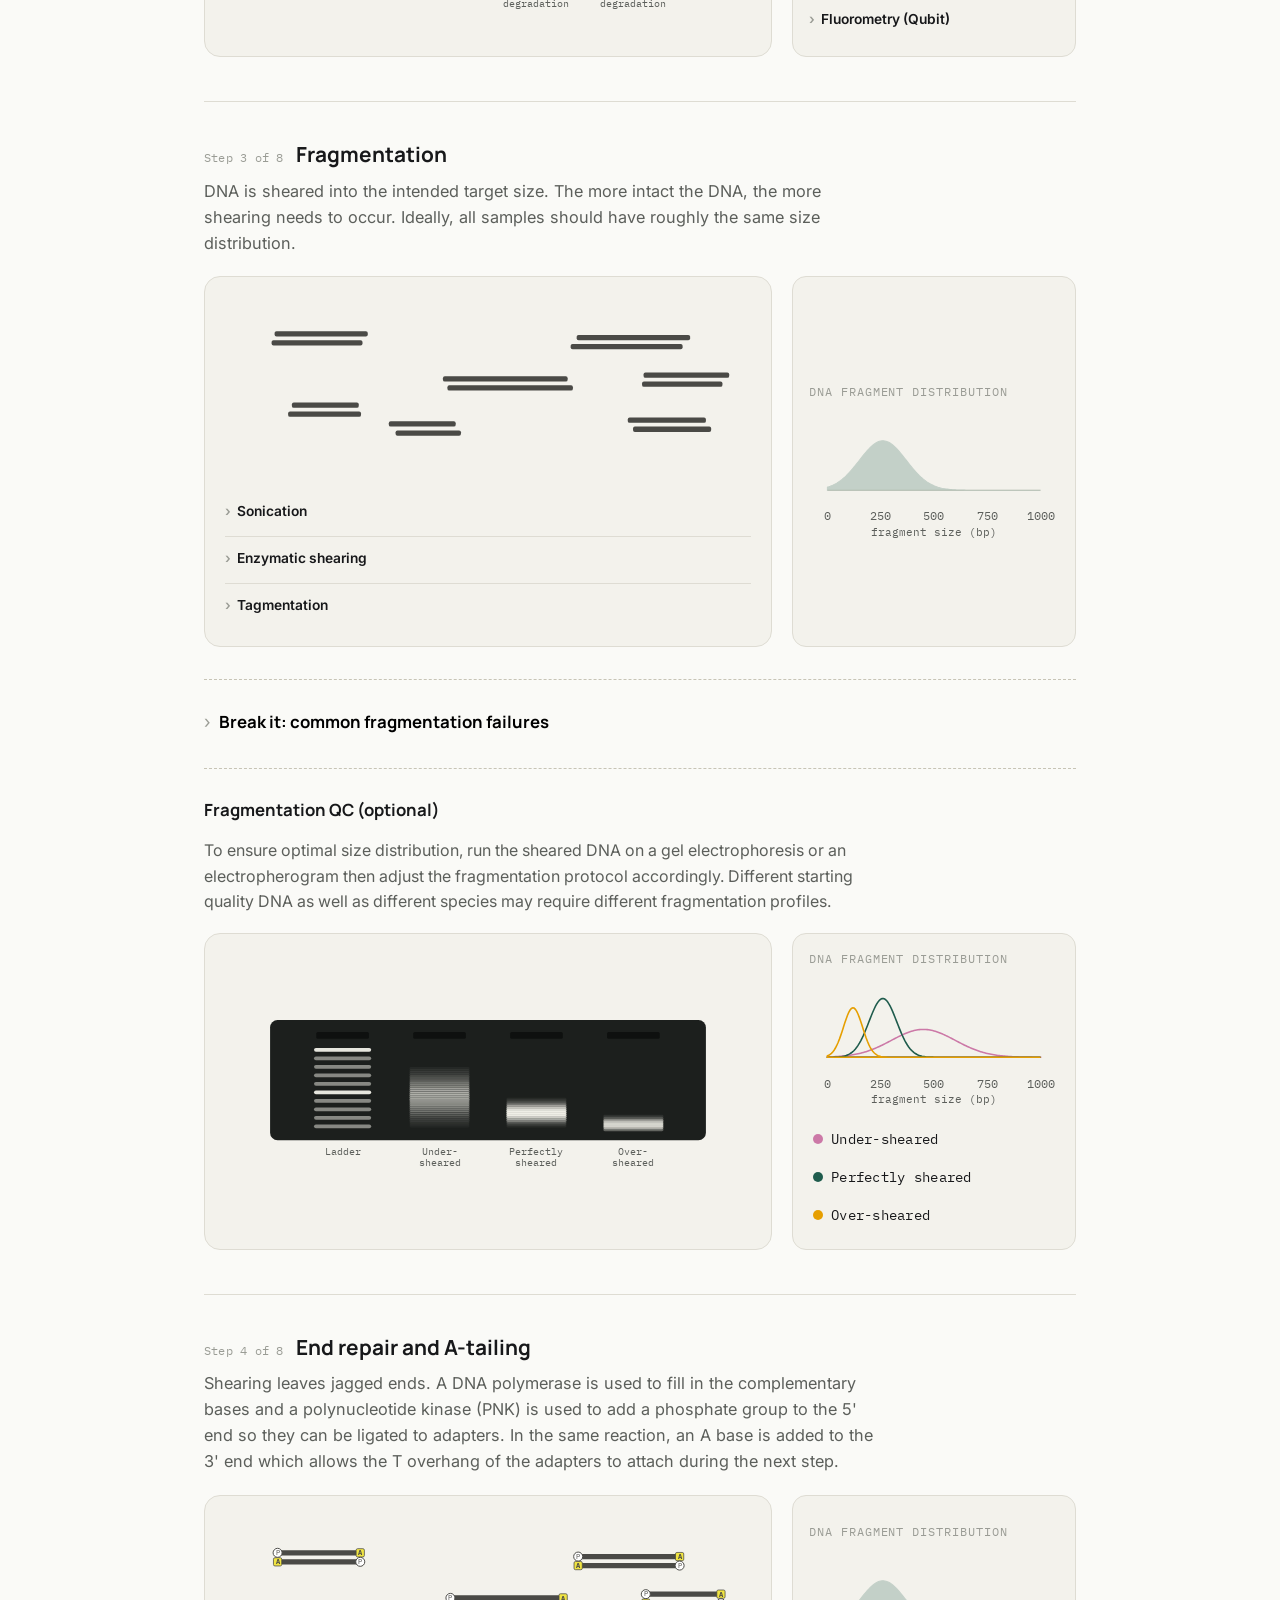
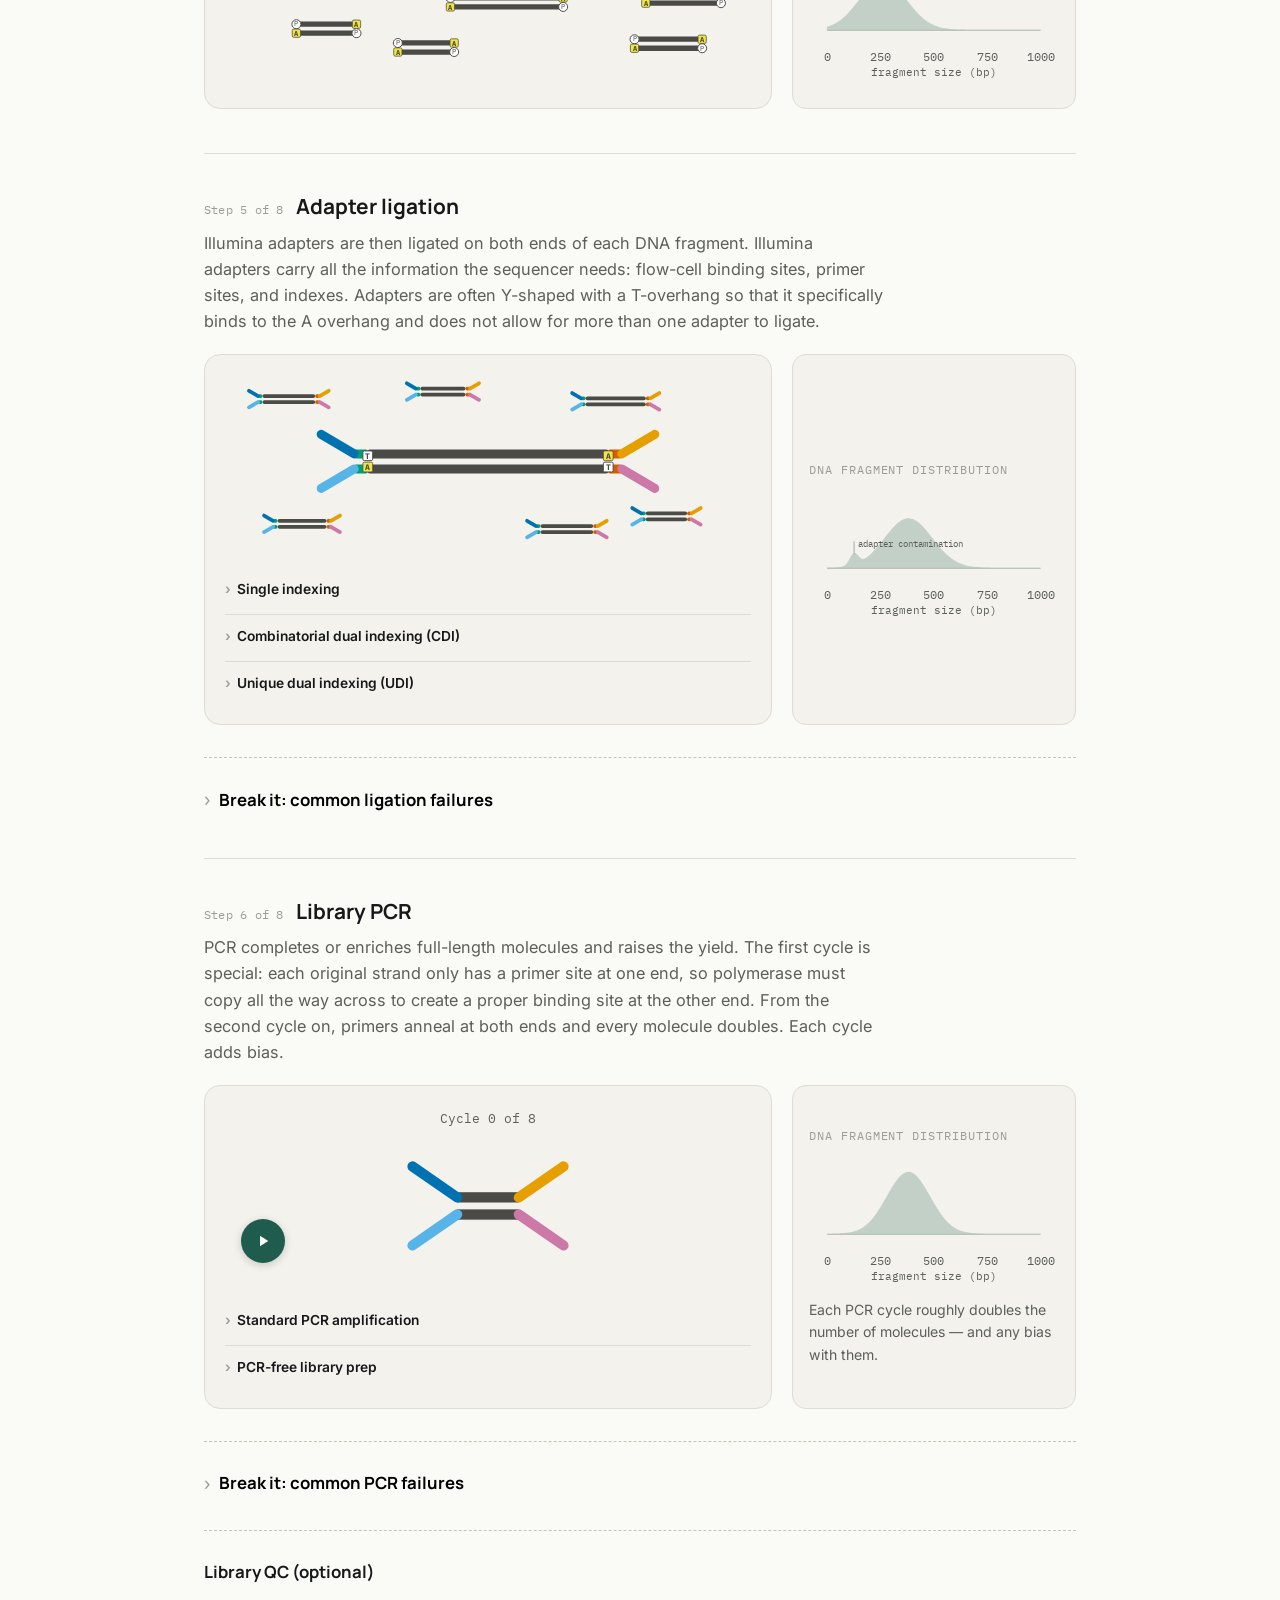
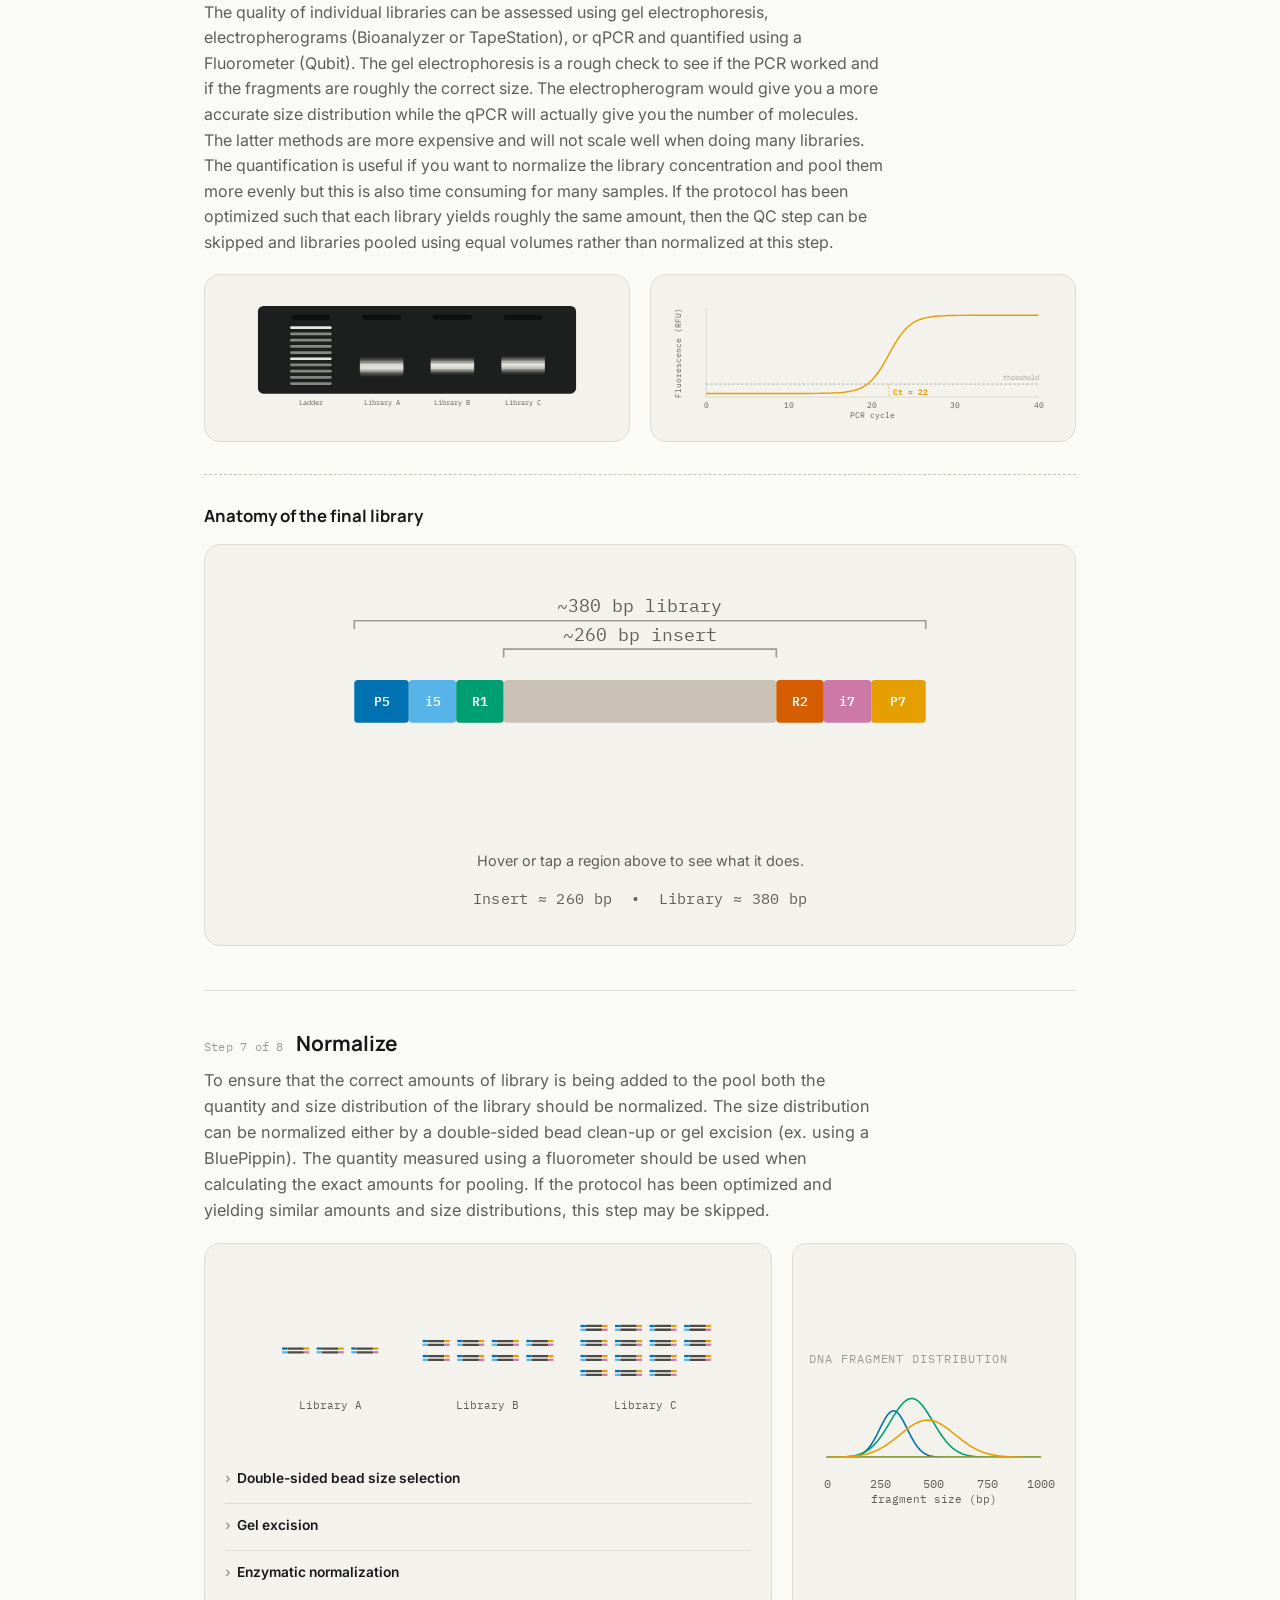
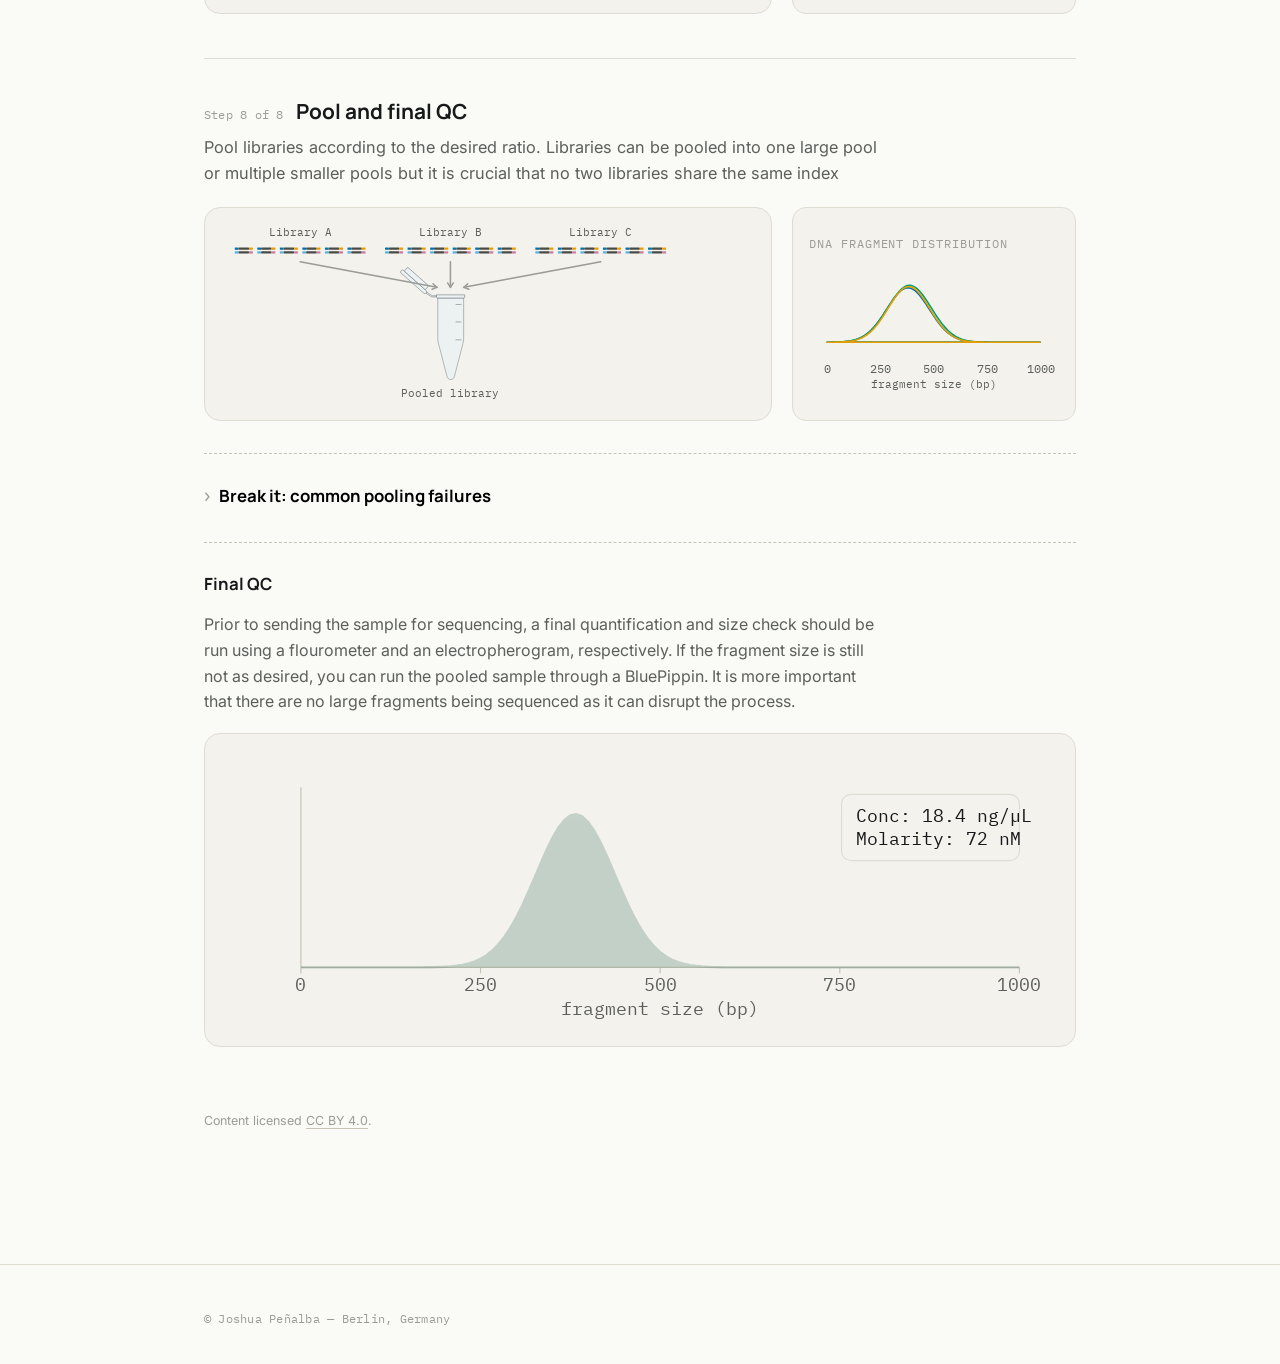
==== commit 570e3377: "Add an amplification-methods accordion to Library PCR Standard PCR amplification vs. PCR-free librar" ====
--- a/learn/illumina-library-prep/index.html
+++ b/learn/illumina-library-prep/index.html
@@ -104,6 +104,10 @@
     background: var(--bg-raised); border: 1px solid var(--line); border-radius: 16px;
     padding: 20px; overflow: hidden; display:flex; flex-direction:column; justify-content:center;
   }
+  /* Positions the PCR play button in a corner of the SVG itself, not of the
+     whole card -- so it stays pinned to the stage even when a methods
+     accordion is appended below the SVG inside the same card. */
+  .stage-svg-wrap{ position: relative; }
   .step-stage{ width: 100%; height: auto; display:block; }
   .region-info{ min-height: 1.5em; font-size: 0.9rem; color: var(--ink-soft); margin: 12px 2px 0; text-align:center; }
   .stage-methods{ width:100%; margin-top: 16px; }
--- a/learn/shared/palette.css
+++ b/learn/shared/palette.css
@@ -29,9 +29,10 @@
   --mol-removed:  #C7C4B6;
   --mol-highlight:#F0E442;
 
-  /* gel electrophoresis (future modules can reuse this) */
+  /* gel electrophoresis (future modules can reuse this) -- bands rendered
+     white/pale, like a real photographed gel, not colour-coded */
   --gel-bg:   #1C1F1D;
   --gel-well: #0E100F;
-  --gel-band: #8FE3A6;
-  --gel-band-dim: #4F7D5C;
+  --gel-band: #F2F1E9;
+  --gel-band-dim: #9B9A90;
 }
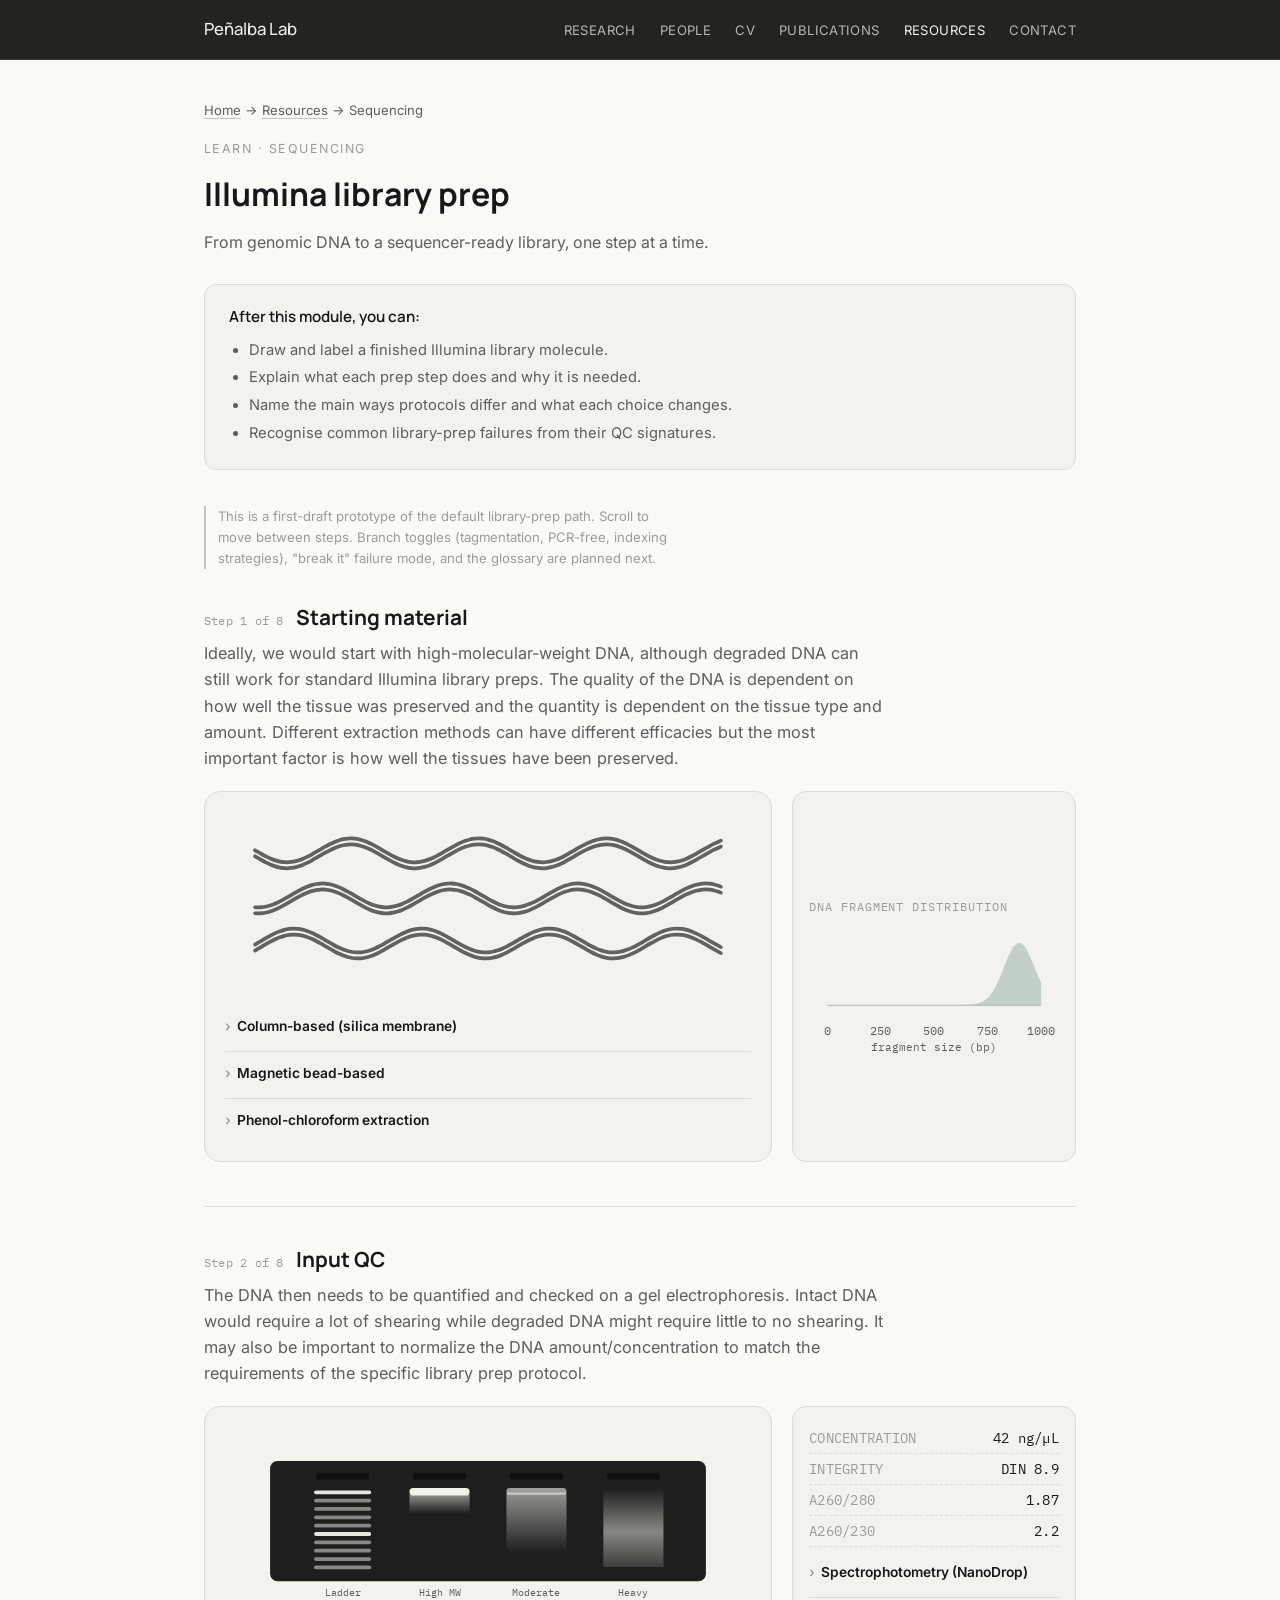
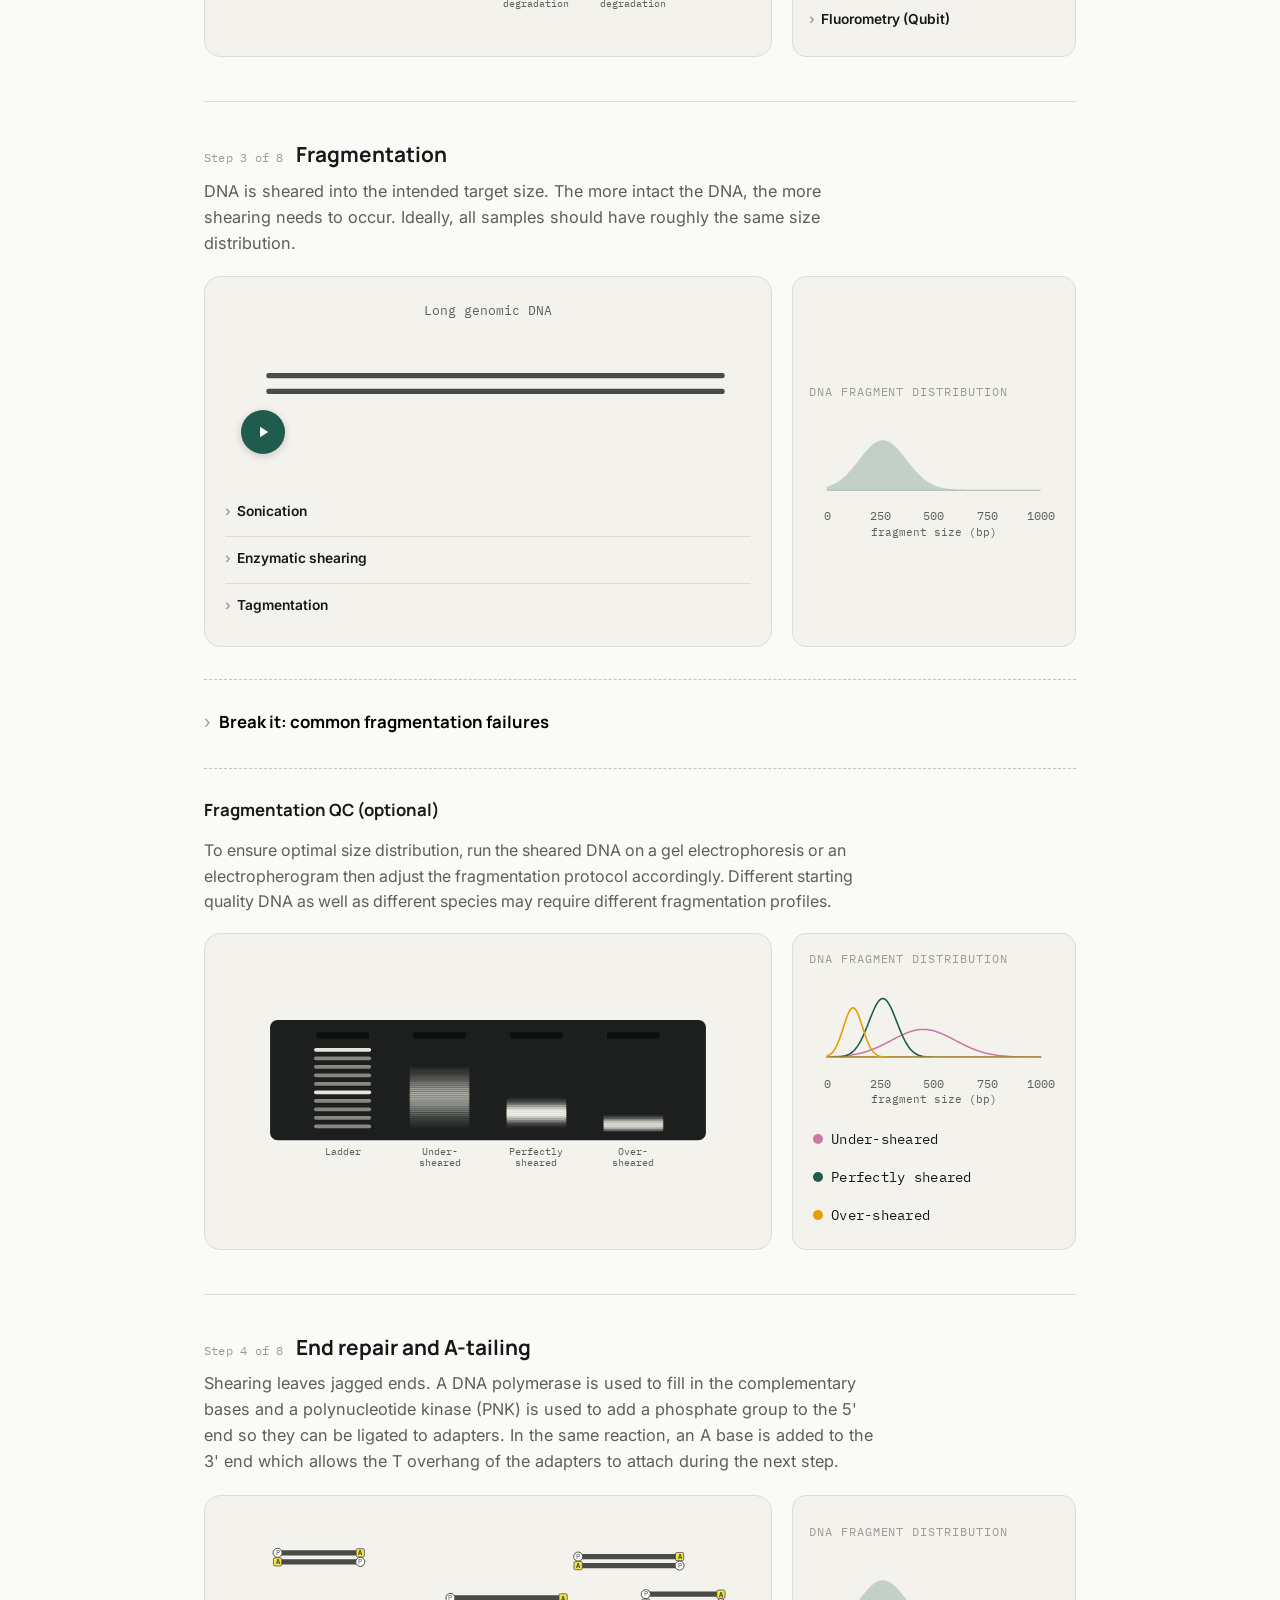
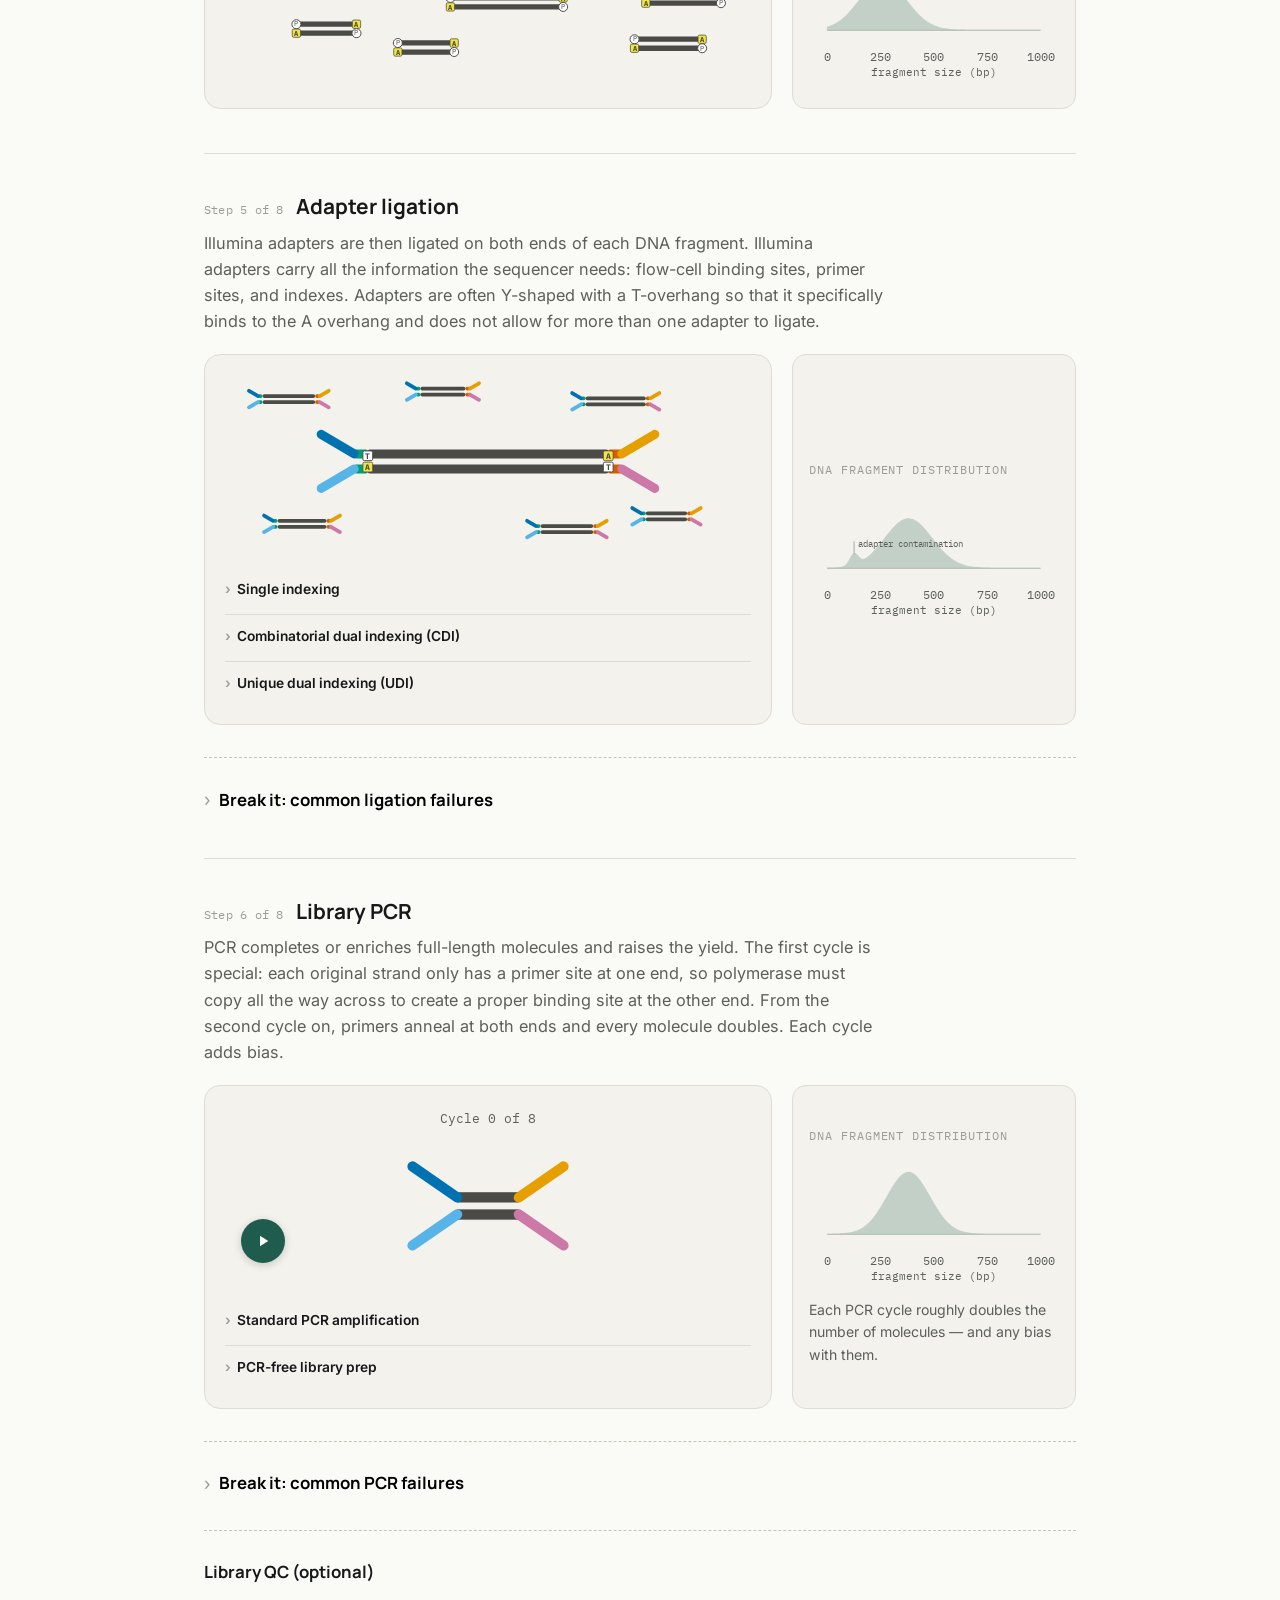
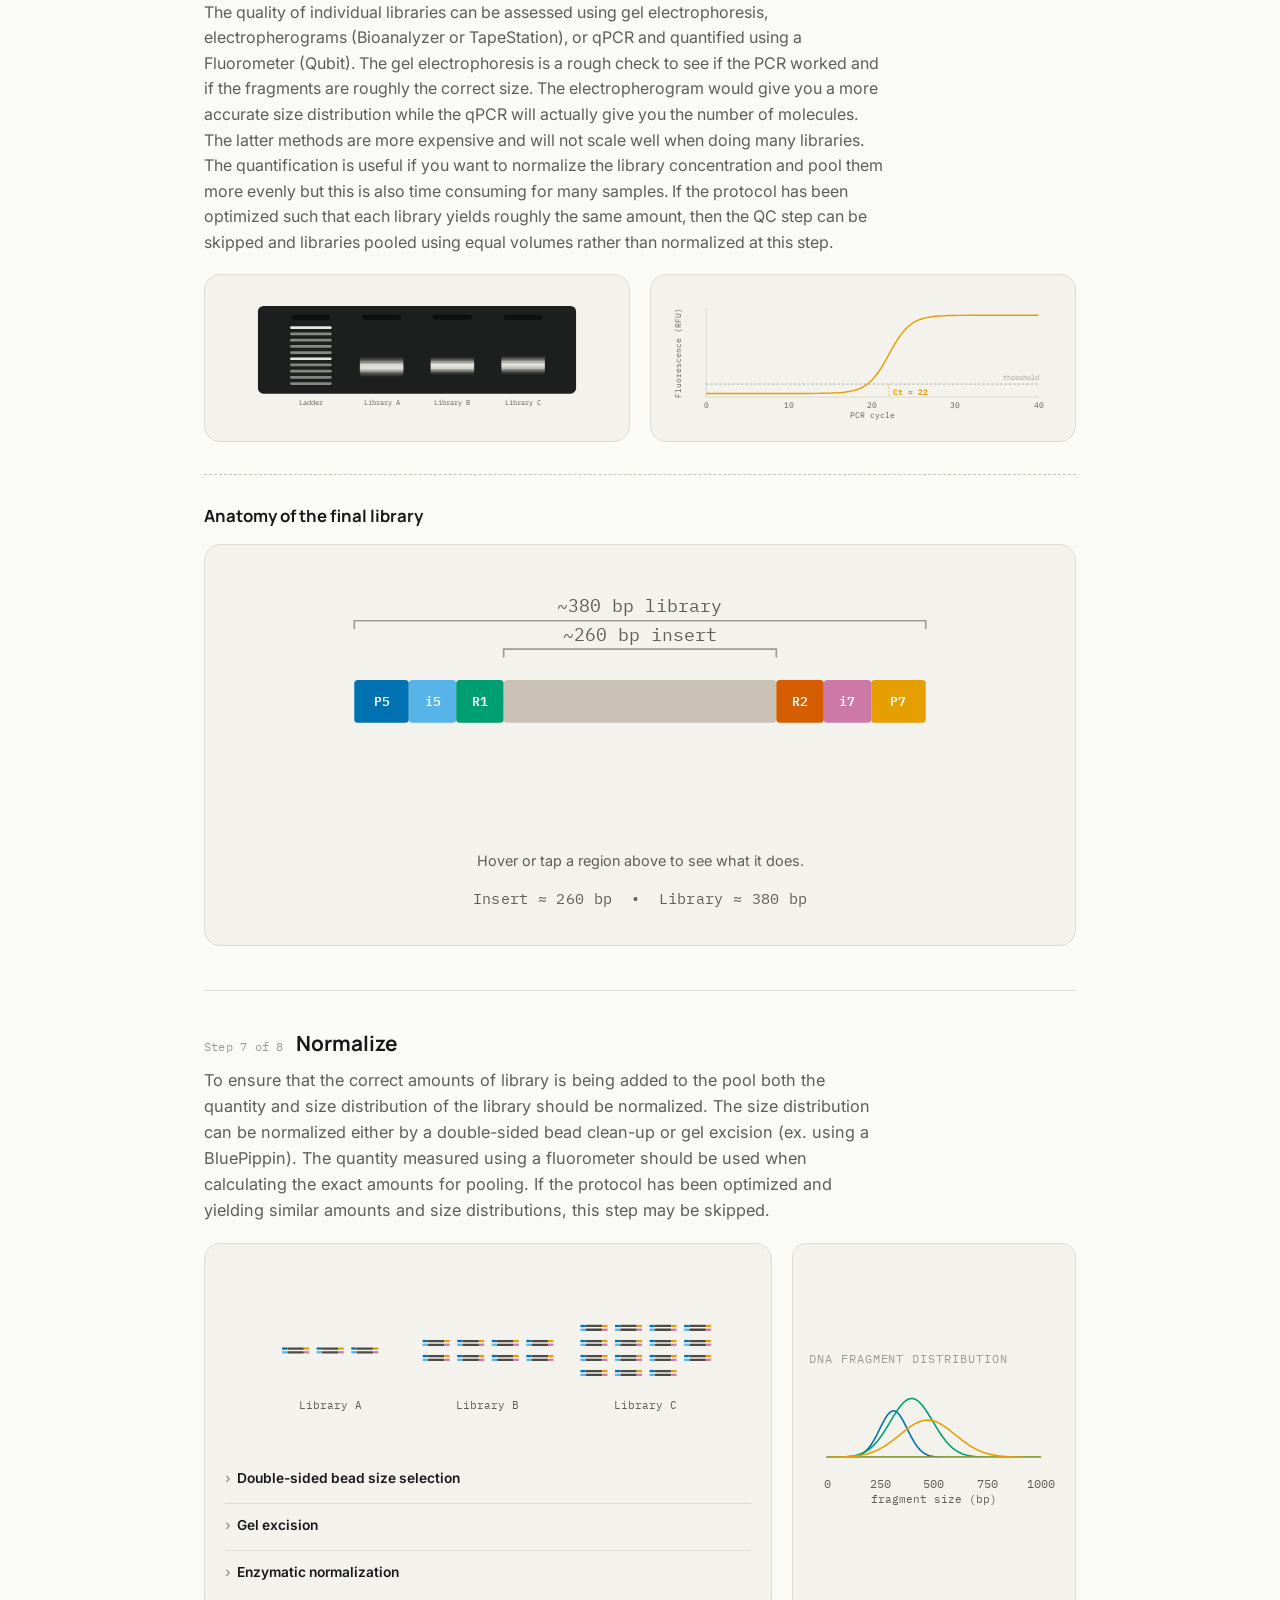
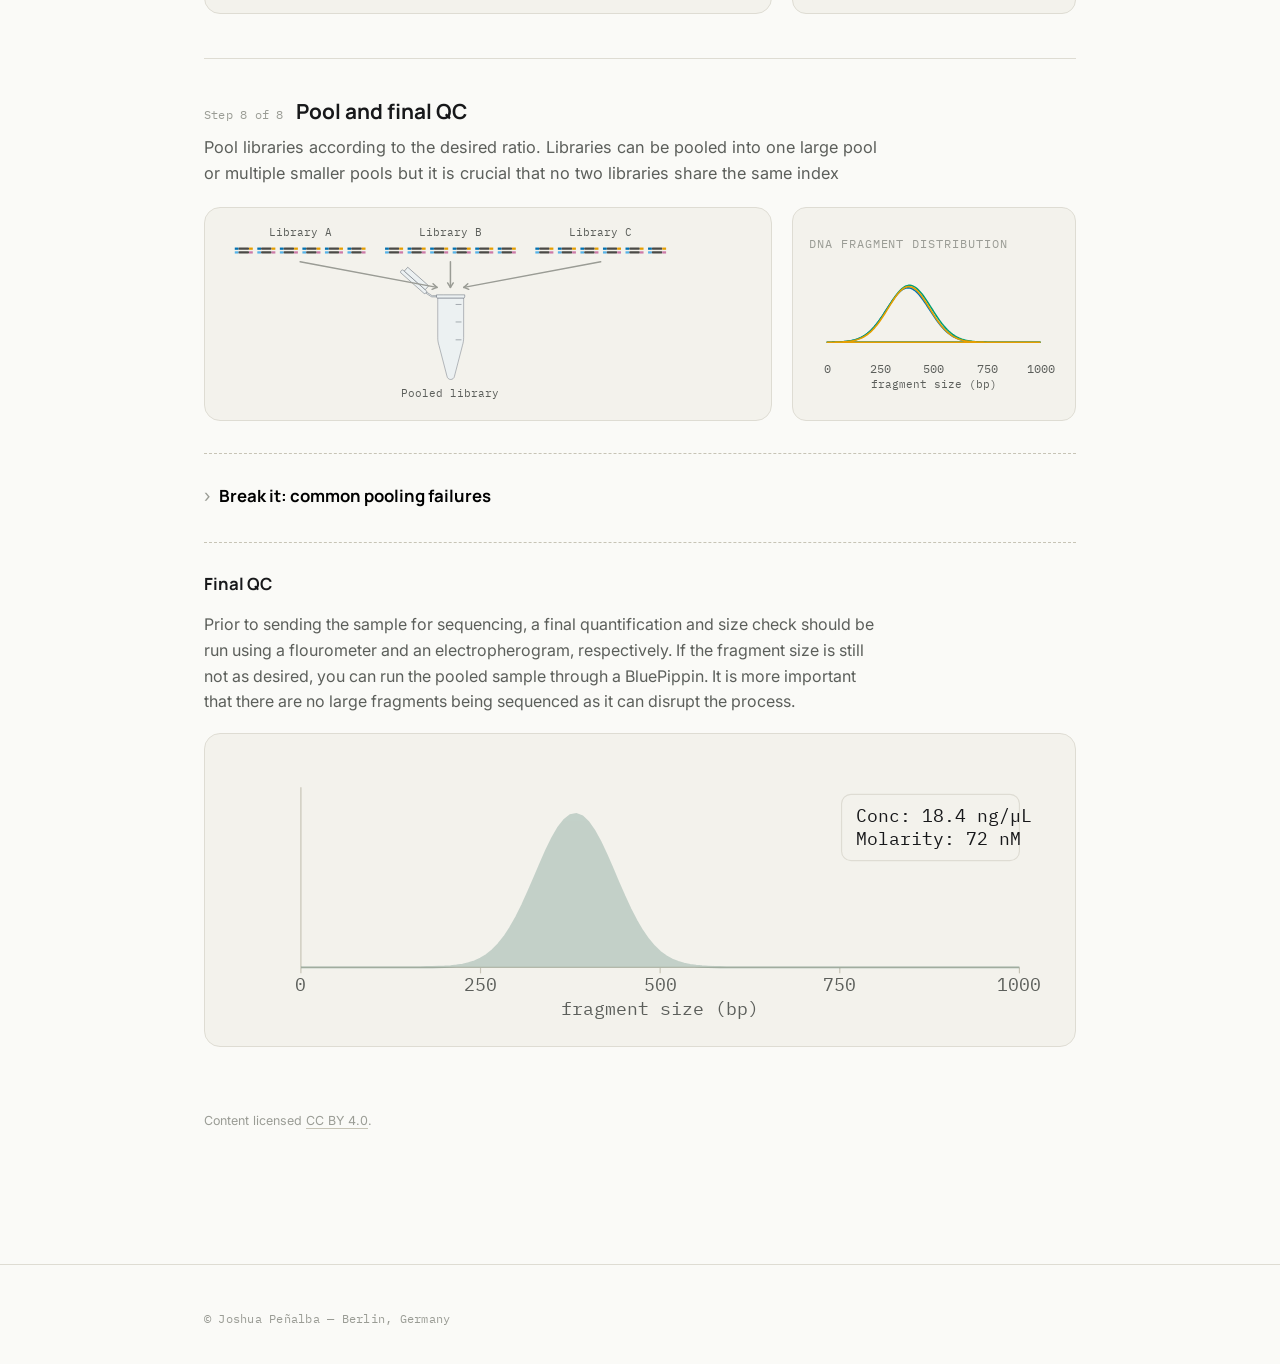
==== commit 5ea030d7: "Animate Fragmentation: long genomic DNA shears into scattered fragments Replayable GSAP animation (m" ====
--- a/learn/illumina-library-prep/index.html
+++ b/learn/illumina-library-prep/index.html
@@ -135,15 +135,15 @@
   .fragqc-legend-row:focus-visible{ outline: 2px solid var(--accent); outline-offset: -2px; }
   .size-marker-widget{ font-size: 0.92rem; color: var(--ink-soft); align-self:center; }
   .pcr-widget{ font-size: 0.88rem; color: var(--ink-soft); align-self:center; }
-  .pcr-play-btn{
+  .stage-play-btn{
     position: absolute; left: 16px; bottom: 16px; z-index: 2;
     width: 44px; height: 44px; border-radius: 50%; padding: 0;
     border: none; background: var(--accent); color: #fff; cursor: pointer;
     display: flex; align-items: center; justify-content: center;
     box-shadow: 0 2px 8px rgba(0,0,0,0.18);
   }
-  .pcr-play-btn:hover, .pcr-play-btn:focus-visible{ filter: brightness(1.12); outline: none; }
-  .pcr-play-btn svg{ width: 18px; height: 18px; display: block; }
+  .stage-play-btn:hover, .stage-play-btn:focus-visible{ filter: brightness(1.12); outline: none; }
+  .stage-play-btn svg{ width: 18px; height: 18px; display: block; }
 
   .method-accordion{ display:flex; flex-direction:column; gap: 4px; margin-top: 4px; }
   .method-item{ border-top: 1px solid var(--line); }
